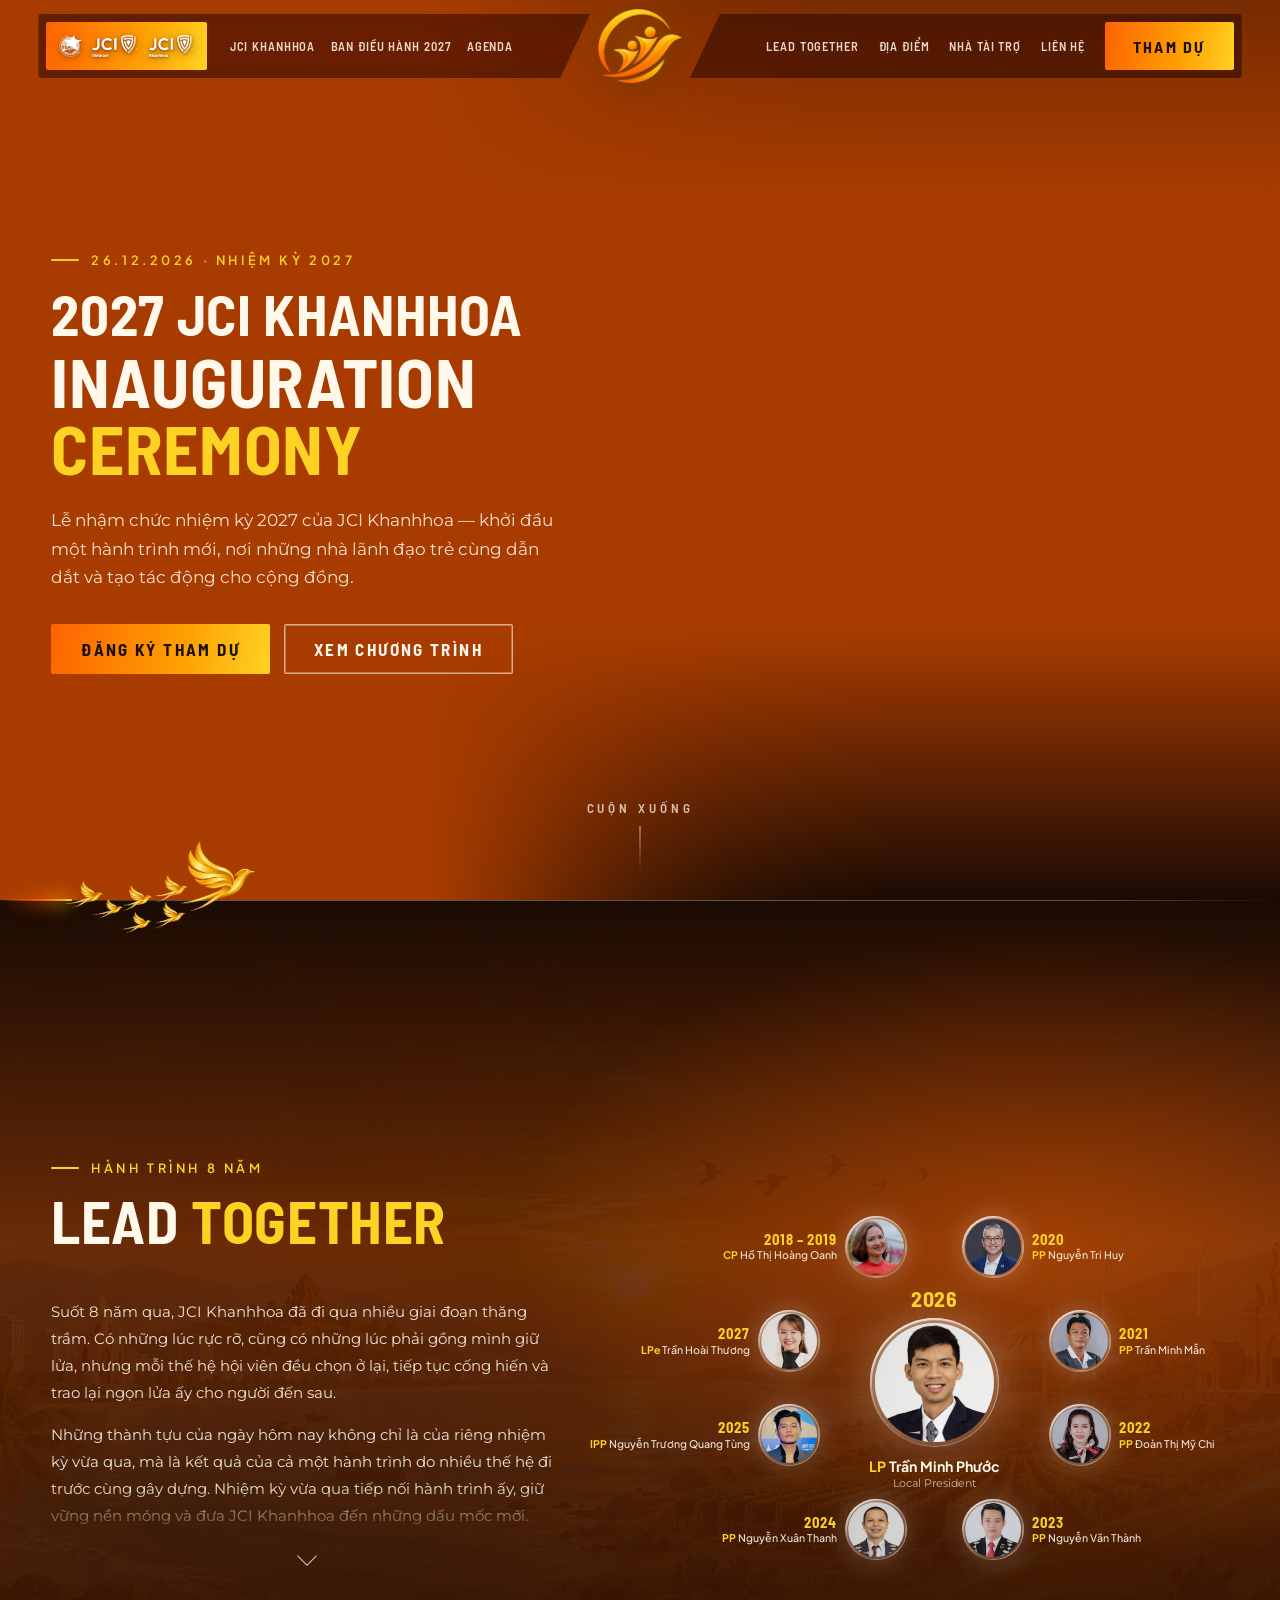
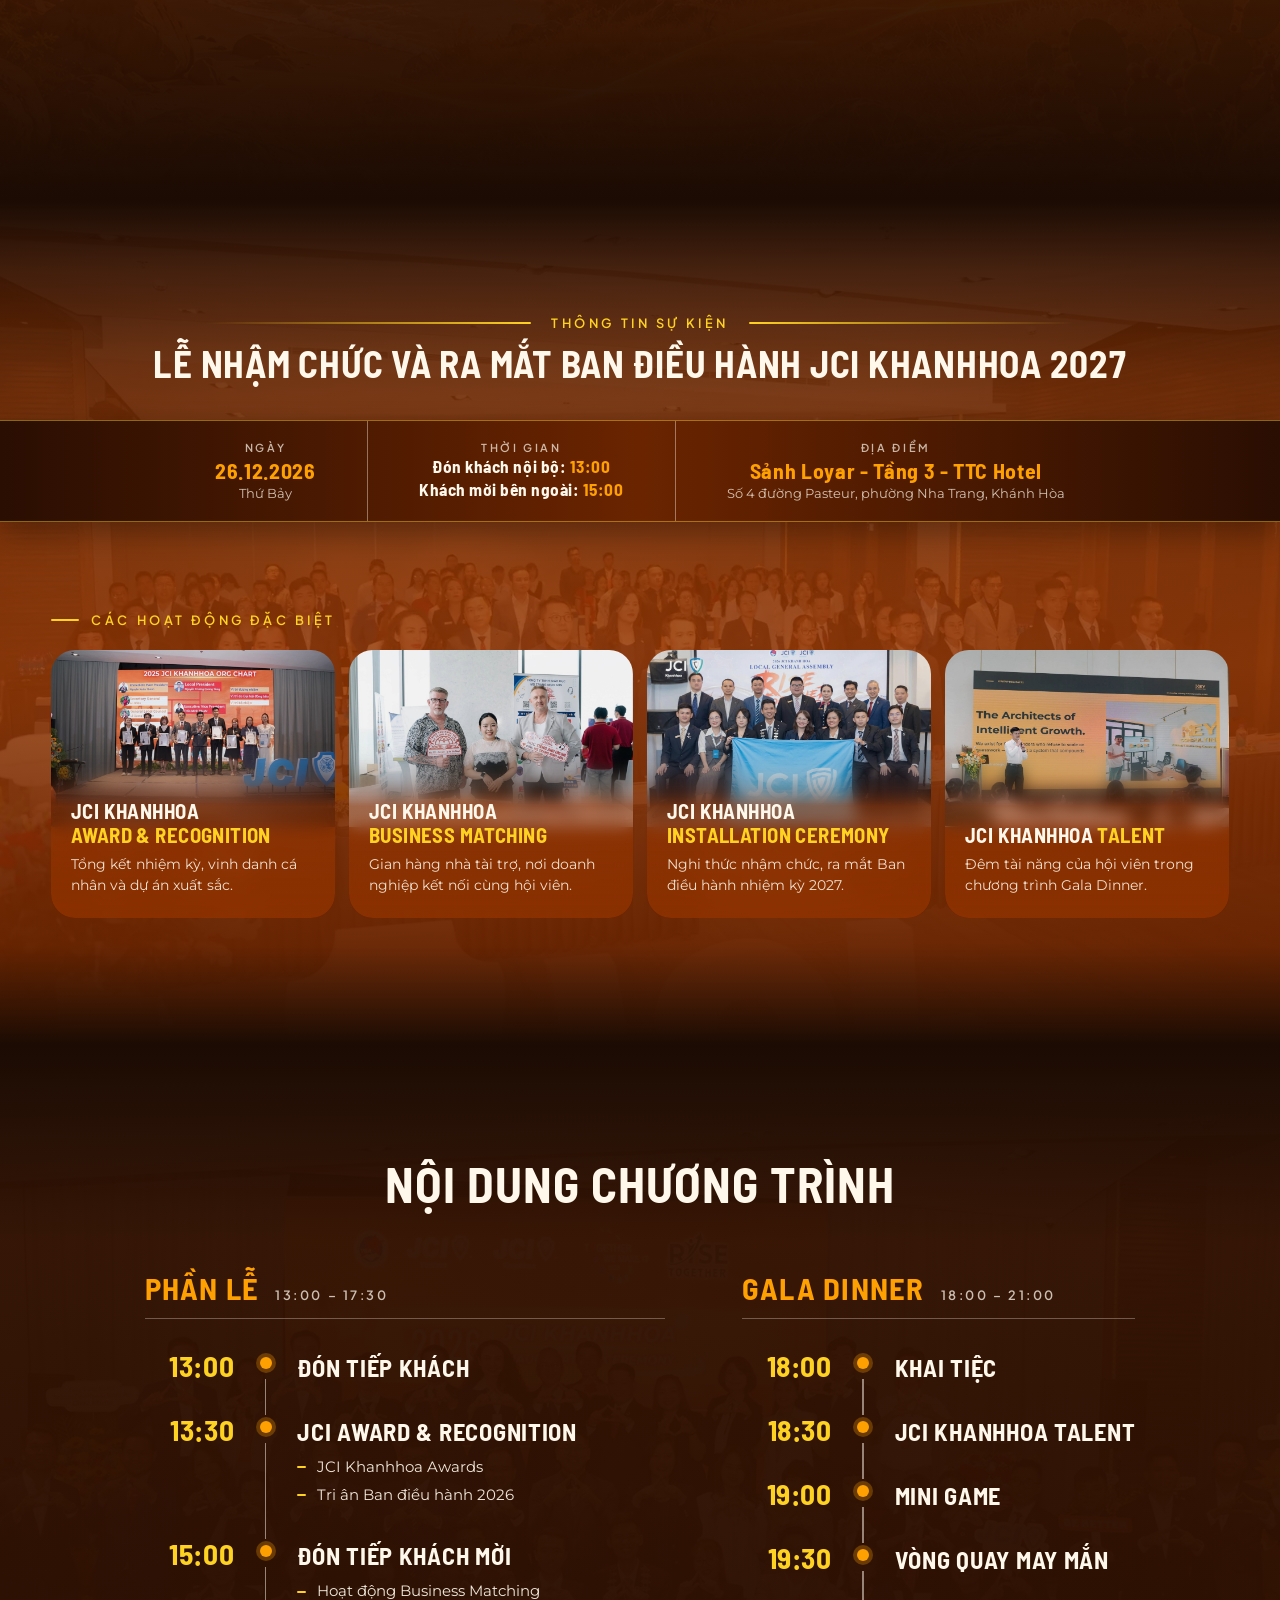
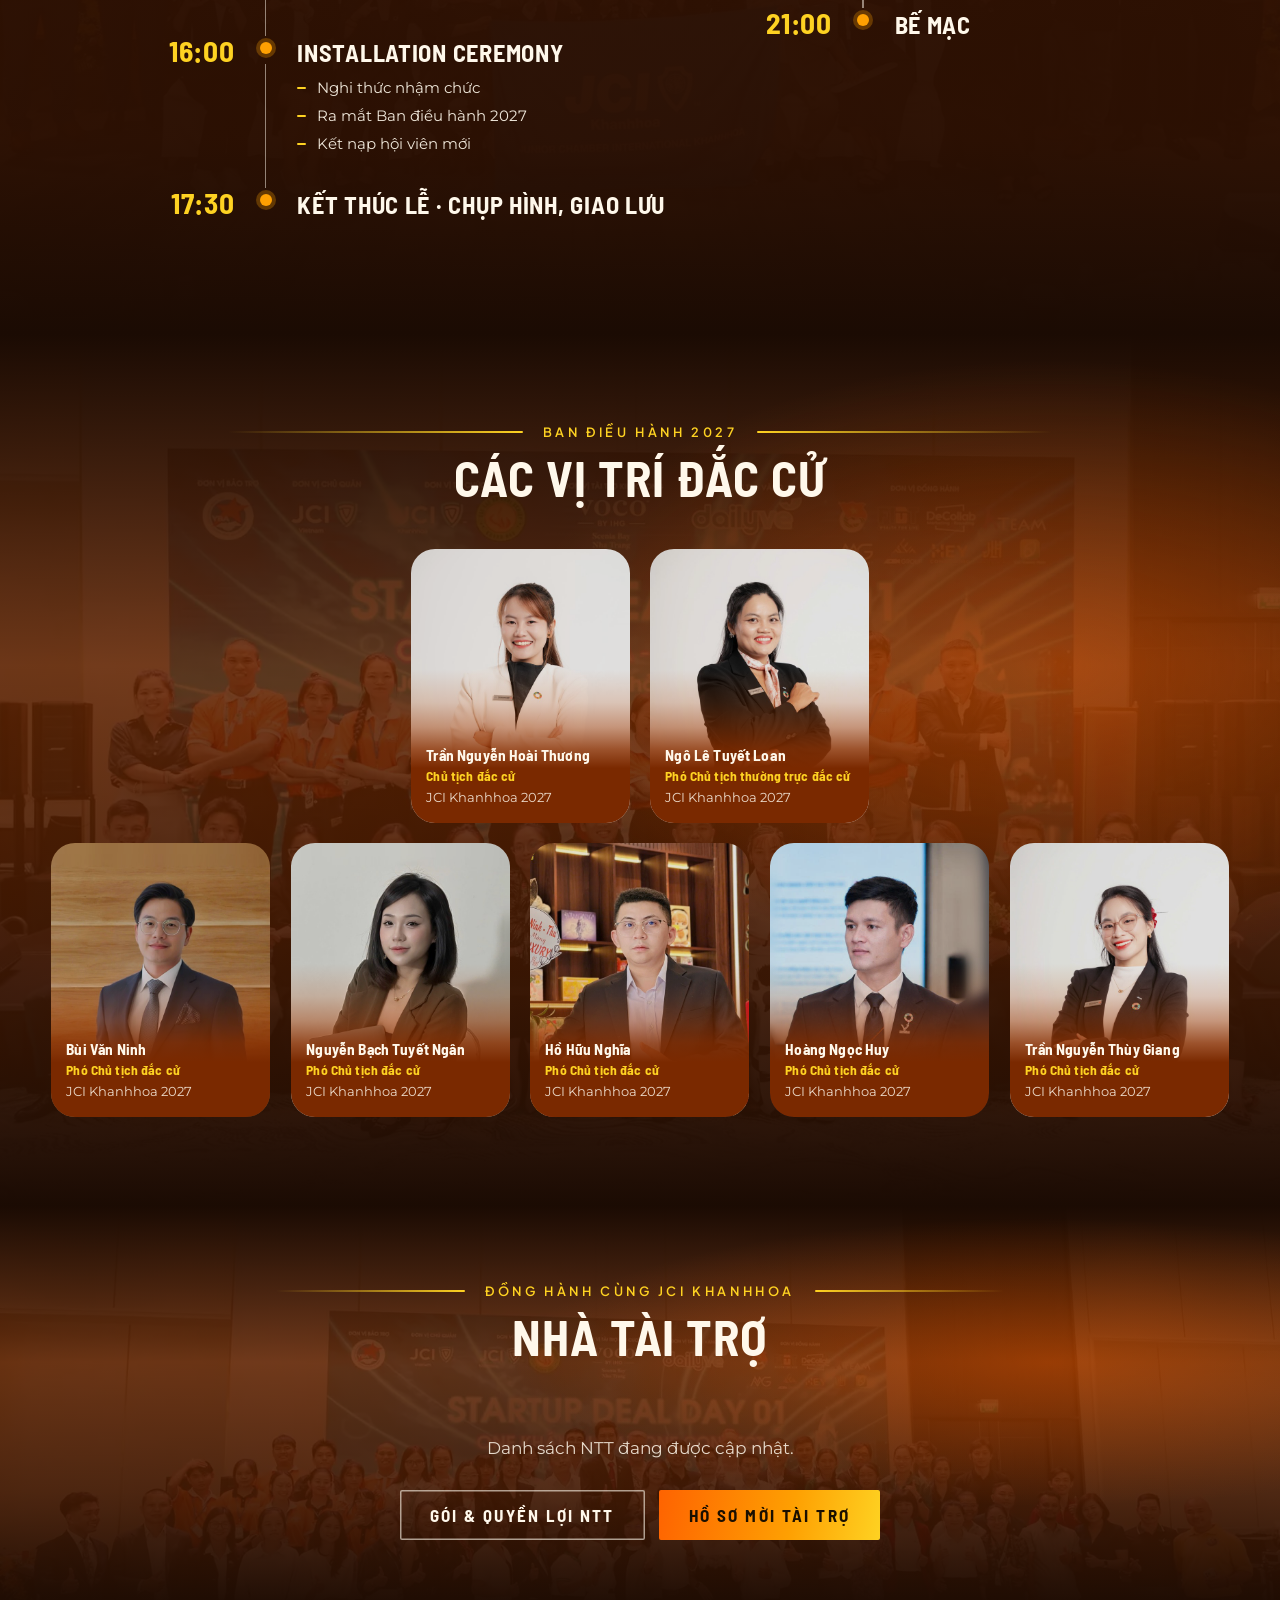
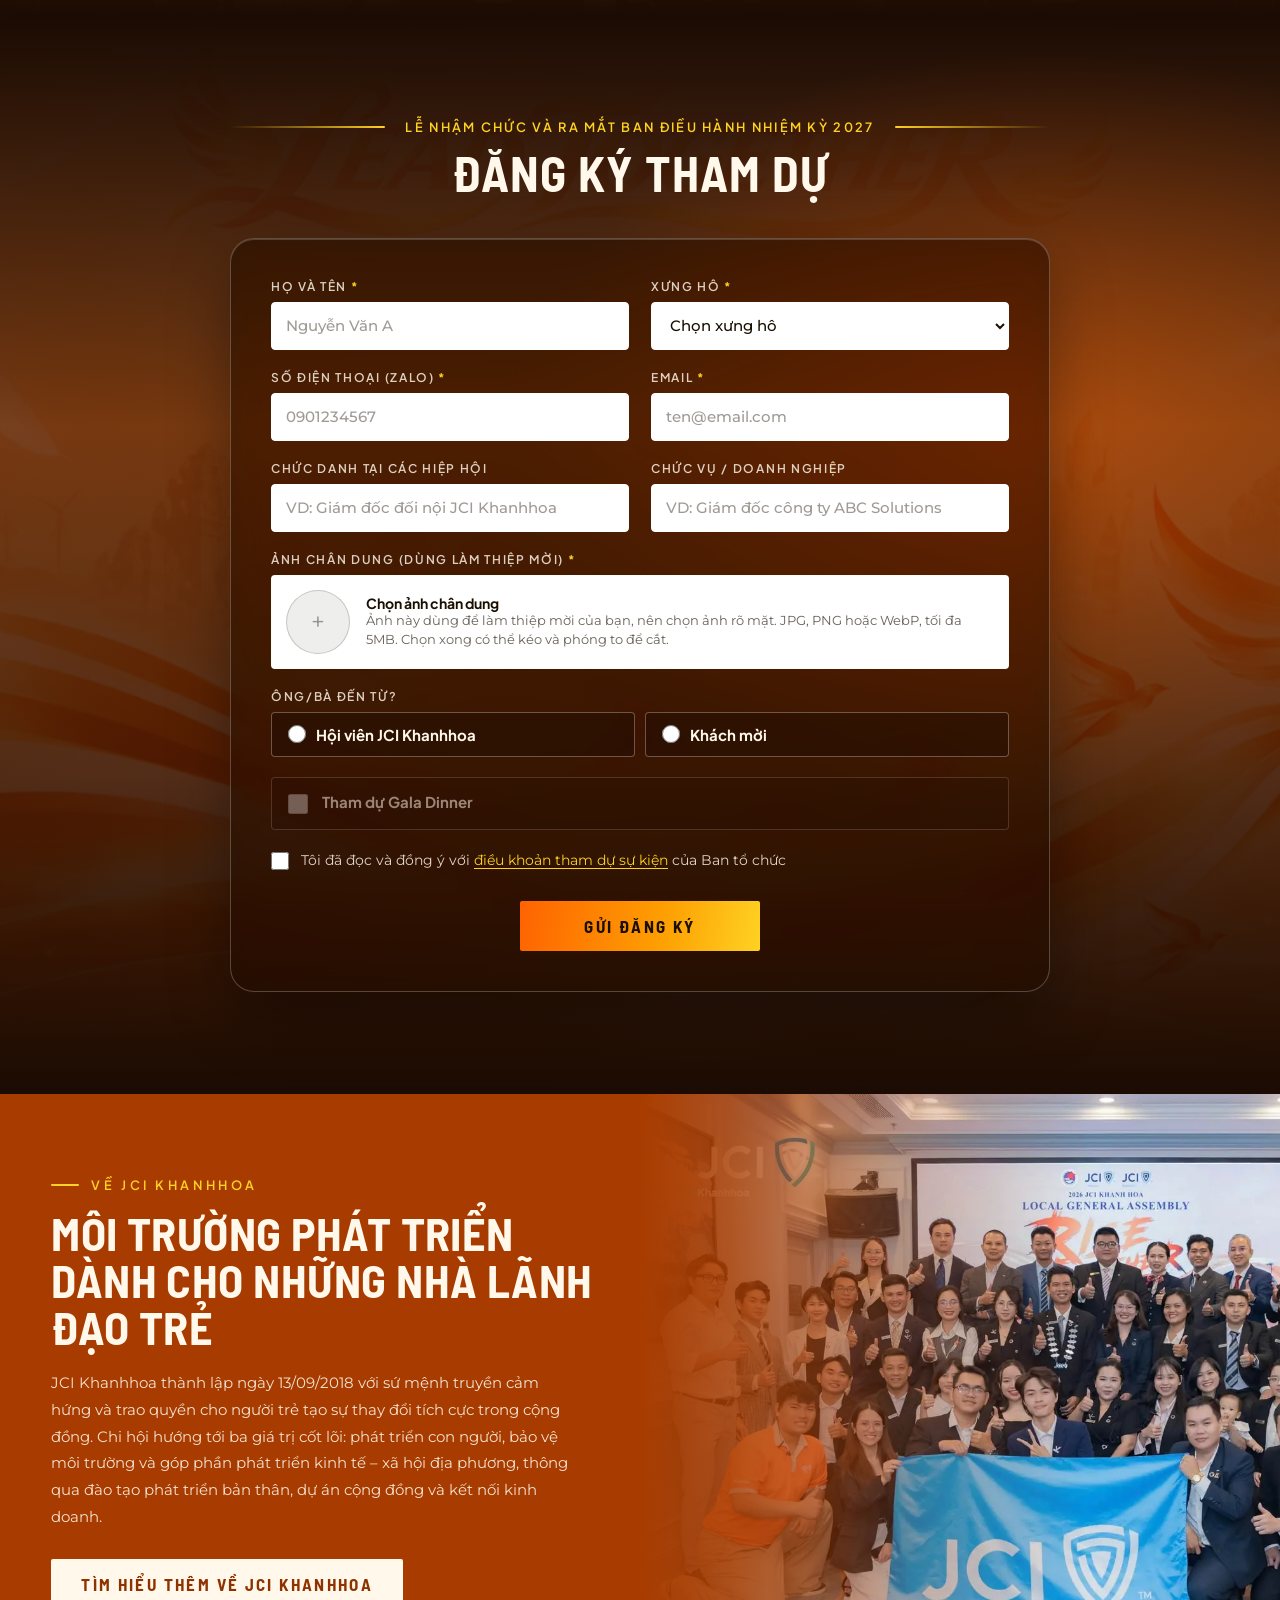
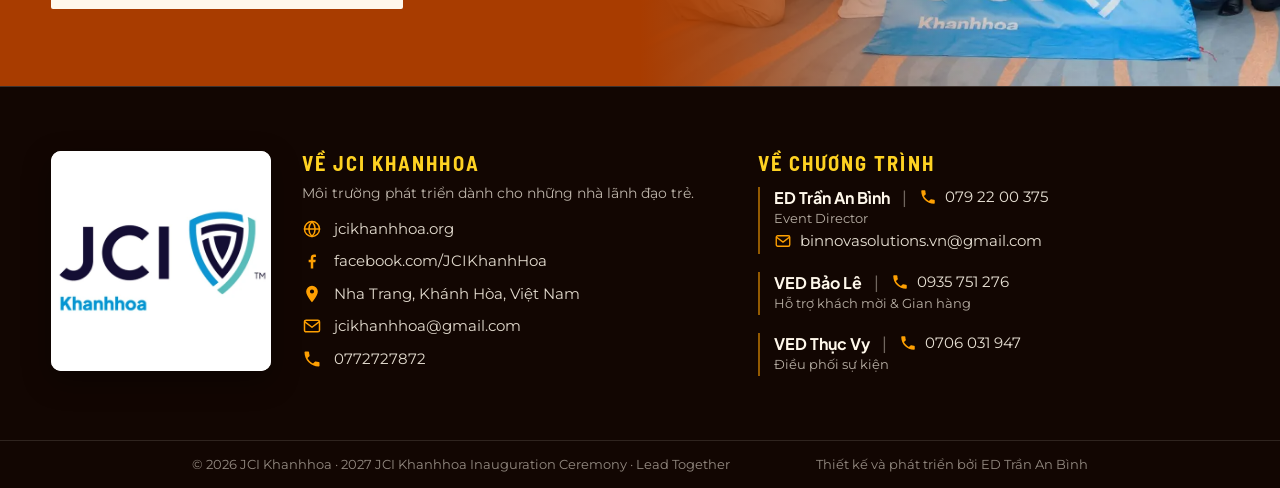
==== index.html @ 310788e4 "Form đăng ký: báo thiếu ảnh chân dung ngay khi bấm Gửi, kể cả khi còn ô khác chưa hợp lệ Co-Authored" ====
<!DOCTYPE html>
<html lang="vi">
<head>
<meta charset="utf-8">
<meta name="viewport" content="width=device-width, initial-scale=1">
<title>Lễ nhậm chức và ra mắt Ban điều hành nhiệm kỳ 2027 của JCI Khanhhoa</title>
<meta name="description" content="2027 JCI KHANHHOA INAUGURATION CEREMONY — Lead Together.">
<link rel="canonical" href="https://jcikhanhhoa.io.vn/">
<meta property="og:type" content="website">
<meta property="og:site_name" content="JCI Khanhhoa">
<meta property="og:locale" content="vi_VN">
<meta property="og:url" content="https://jcikhanhhoa.io.vn/">
<meta property="og:title" content="Lễ nhậm chức và ra mắt Ban điều hành nhiệm kỳ 2027 của JCI Khanhhoa">
<meta property="og:description" content="2027 JCI KHANHHOA INAUGURATION CEREMONY — Lead Together.">
<meta property="og:image" content="https://jcikhanhhoa.io.vn/assets/og-image.jpg">
<meta property="og:image:type" content="image/jpeg">
<meta property="og:image:width" content="1200">
<meta property="og:image:height" content="675">
<meta name="twitter:card" content="summary_large_image">
<meta name="theme-color" content="#1B0B03">
<link rel="preconnect" href="https://fonts.googleapis.com">
<link rel="preconnect" href="https://fonts.gstatic.com" crossorigin>
<link href="https://fonts.googleapis.com/css2?family=Barlow+Semi+Condensed:wght@600;700&family=Plus+Jakarta+Sans:wght@500;600;700;800&family=Montserrat:wght@400;500&display=swap" rel="stylesheet">
<link rel="icon" type="image/png" sizes="32x32" href="/assets/favicon-32.png">
<link rel="icon" type="image/png" sizes="192x192" href="/assets/favicon-192.png">
<link rel="apple-touch-icon" href="/assets/apple-touch-icon.png">
<link rel="stylesheet" href="/css/site.css">
<link rel="stylesheet" href="/css/landing.css">
<link rel="stylesheet" href="/css/form.css">
</head>
<body>

<div id="site-nav"></div>

<main id="top">
  <!-- ===== 1. HERO ===== -->
  <section class="hero" aria-label="Giới thiệu sự kiện">
    <!-- Video tạm (màu cam). Thay file trong assets/ khi có video chính thức, giữ nguyên tên hoặc sửa 2 dòng src. -->
    <video class="hero__video" id="heroVideo" autoplay muted loop playsinline preload="auto" aria-hidden="true">
      <source src="https://media.hoichokhoinghiep.io.vn/uploads/ic-jcikhanhhoa-2027/banner/Hero_v3_max_h264.mp4" type="video/mp4">
      <source src="/assets/hero-placeholder.mp4" type="video/mp4">
    </video>
    <div class="hero__shade"></div>

    <div class="hero__inner">
      <p class="hero__eyebrow rise d1">26.12.2026 · Nhiệm kỳ 2027</p>
      <h1 class="hero__title rise d2">
        <span class="l1">2027 JCI Khanhhoa</span>
        <span class="l2">Inauguration</span>
        <span class="l3">Ceremony</span>
      </h1>
      <!-- Mô tả: bản nháp, chờ Bình duyệt -->
      <p class="hero__desc rise d3">Lễ nhậm chức nhiệm kỳ 2027 của JCI Khanhhoa — khởi&nbsp;đầu một hành trình mới, nơi những nhà lãnh đạo trẻ cùng dẫn dắt và tạo tác động cho cộng đồng.</p>
      <div class="hero__cta rise d3">
        <a class="btn btn--lg" href="#dang-ky">Đăng ký tham dự</a>
        <a class="btn btn--lg btn--ghost" href="#chuong-trinh">Xem chương trình</a>
      </div>
    </div>

    <a class="hero__cue" href="#cau-chuyen" aria-label="Cuộn xuống">Cuộn xuống<i></i></a>
  </section>

  <!-- Chỗ giữ cho các section tiếp theo -->
  <!-- Én bay dọc theo đường giao giữa hero và câu chuyện, theo con lăn -->
  <div class="flight" id="flight" aria-hidden="true">
    <div class="flight__glow" id="flightGlow"></div>
    <div class="flight__trail" id="flightTrail"></div>
    <div class="flight__bird" id="flightBird"><img src="/assets/dan-chim-vang.webp" alt="" width="1000" height="465"></div>
  </div>

  <!-- ===== 2. CÂU CHUYỆN THÔNG ĐIỆP ===== (nội dung: bản nháp, chờ Bình duyệt) -->
  <section class="sec story" id="cau-chuyen" aria-label="Câu chuyện thông điệp">
    <div class="sec__bg" aria-hidden="true"></div>
    <div class="story__inner">
      <div class="story__copy">
        <p class="story__label">Hành trình 8 năm</p>
        <h2 class="story__title">Lead <span>Together</span></h2>
        <!-- Nội dung: bản nháp, chờ Bình duyệt -->
        <div class="story__scroll" id="storyScroll">
        <div class="story__text" tabindex="0" role="region" aria-label="Hành trình 8 năm JCI Khanhhoa (cuộn để đọc tiếp)">
          <p>Suốt 8 năm qua, JCI Khanhhoa đã đi qua nhiều giai đoạn thăng trầm. Có những lúc rực rỡ, cũng có những lúc phải gồng mình giữ lửa, nhưng mỗi thế hệ hội viên đều chọn ở lại, tiếp tục cống hiến và trao lại ngọn lửa ấy cho người đến sau.</p>
          <p>Những thành tựu của ngày hôm nay không chỉ là của riêng nhiệm kỳ vừa qua, mà là kết quả của cả một hành trình do nhiều thế hệ đi trước cùng gây dựng. Nhiệm kỳ vừa qua tiếp nối hành trình ấy, giữ vững nền móng và đưa JCI Khanhhoa đến những dấu mốc mới.</p>
          <p>Nhiệm kỳ 2027 mở ra với thông điệp <strong>Lead Together</strong>. Chúng tôi hiểu rằng dẫn dắt không phải là đi một mình ở phía trước, mà là cùng nhau bước, cùng nâng đỡ và cùng lan tỏa, để mỗi người đều trở thành một nhà lãnh đạo.</p>
        </div>
        <span class="story__arrow story__arrow--up" aria-hidden="true"></span>
        <span class="story__arrow story__arrow--down" aria-hidden="true"></span>
        </div>
      </div>
      <div class="terms" id="terms">
        <!-- Ảnh: assets/ban-dieu-hanh/circle/pp1..pp8 (2018..2026) và lp (2027), đã căn mặt cùng vị trí/cỡ; đổi ở src của <img> và data-photo của từng người -->
        <div class="terms__stage" id="termsStage">
        <button class="term t--l" type="button" style="--a:112.5" data-i="0"
                data-year="2018 – 2019" data-pre="CP" data-name="Hồ Thị Hoàng Oanh" data-role="Charter President" data-photo="/assets/ban-dieu-hanh/circle/pp1.jpg" data-ini="HO">
          <span class="term__av"><span class="term__ini">HO</span><img src="/assets/ban-dieu-hanh/circle/pp1.jpg" alt="" loading="lazy" onerror="this.remove()"></span>
          <span class="term__lab"><span class="term__year">2018 – 2019</span><span class="term__name"><b>CP</b> Hồ Thị Hoàng Oanh</span></span>
        </button>
        <button class="term t--r" type="button" style="--a:67.5" data-i="1"
                data-year="2020" data-pre="PP" data-name="Nguyễn Tri Huy" data-role="Past President" data-photo="/assets/ban-dieu-hanh/circle/pp2.jpg" data-ini="NH">
          <span class="term__av"><span class="term__ini">NH</span><img src="/assets/ban-dieu-hanh/circle/pp2.jpg" alt="" loading="lazy" onerror="this.remove()"></span>
          <span class="term__lab"><span class="term__year">2020</span><span class="term__name"><b>PP</b> Nguyễn Tri Huy</span></span>
        </button>
        <button class="term t--r" type="button" style="--a:17.92" data-i="2"
                data-year="2021" data-pre="PP" data-name="Trần Minh Mẫn" data-role="Past President" data-photo="/assets/ban-dieu-hanh/circle/pp3.jpg" data-ini="TM">
          <span class="term__av"><span class="term__ini">TM</span><img src="/assets/ban-dieu-hanh/circle/pp3.jpg" alt="" loading="lazy" onerror="this.remove()"></span>
          <span class="term__lab"><span class="term__year">2021</span><span class="term__name"><b>PP</b> Trần Minh Mẫn</span></span>
        </button>
        <button class="term t--r" type="button" style="--a:-17.92" data-i="3"
                data-year="2022" data-pre="PP" data-name="Đoàn Thị Mỹ Chi" data-role="Past President" data-photo="/assets/ban-dieu-hanh/circle/pp4.jpg" data-ini="ĐC">
          <span class="term__av"><span class="term__ini">ĐC</span><img src="/assets/ban-dieu-hanh/circle/pp4.jpg" alt="" loading="lazy" onerror="this.remove()"></span>
          <span class="term__lab"><span class="term__year">2022</span><span class="term__name"><b>PP</b> Đoàn Thị Mỹ Chi</span></span>
        </button>
        <button class="term t--r" type="button" style="--a:-67.5" data-i="4"
                data-year="2023" data-pre="PP" data-name="Nguyễn Văn Thành" data-role="Past President" data-photo="/assets/ban-dieu-hanh/circle/pp5.jpg" data-ini="NT">
          <span class="term__av"><span class="term__ini">NT</span><img src="/assets/ban-dieu-hanh/circle/pp5.jpg" alt="" loading="lazy" onerror="this.remove()"></span>
          <span class="term__lab"><span class="term__year">2023</span><span class="term__name"><b>PP</b> Nguyễn Văn Thành</span></span>
        </button>
        <button class="term t--l" type="button" style="--a:-112.5" data-i="5"
                data-year="2024" data-pre="PP" data-name="Nguyễn Xuân Thanh" data-role="Past President" data-photo="/assets/ban-dieu-hanh/circle/pp6.jpg" data-ini="NT">
          <span class="term__av"><span class="term__ini">NT</span><img src="/assets/ban-dieu-hanh/circle/pp6.jpg" alt="" loading="lazy" onerror="this.remove()"></span>
          <span class="term__lab"><span class="term__year">2024</span><span class="term__name"><b>PP</b> Nguyễn Xuân Thanh</span></span>
        </button>
        <button class="term t--l" type="button" style="--a:-162.08" data-i="6"
                data-year="2025" data-pre="IPP" data-name="Nguyễn Trương Quang Tùng" data-role="Immediate Past President" data-photo="/assets/ban-dieu-hanh/circle/pp7.jpg" data-ini="NT">
          <span class="term__av"><span class="term__ini">NT</span><img src="/assets/ban-dieu-hanh/circle/pp7.jpg" alt="" loading="lazy" onerror="this.remove()"></span>
          <span class="term__lab"><span class="term__year">2025</span><span class="term__name"><b>IPP</b> Nguyễn Trương Quang Tùng</span></span>
        </button>
        <button class="term is-center t--l" type="button" style="--a:112.5" data-i="7"
                data-year="2026" data-pre="LP" data-name="Trần Minh Phước" data-role="Local President" data-photo="/assets/ban-dieu-hanh/circle/pp8.jpg" data-ini="TP">
          <span class="term__av"><span class="term__ini">TP</span><img src="/assets/ban-dieu-hanh/circle/pp8.jpg" alt="" loading="lazy" onerror="this.remove()"></span>
          <span class="term__lab"><span class="term__year">2026</span><span class="term__name"><b>LP</b> Trần Minh Phước</span></span>
        </button>
        <button class="term t--l" type="button" style="--a:162.08" data-i="8"
                data-year="2027" data-pre="LPe" data-name="Trần Hoài Thương" data-role="Local President Elect" data-photo="/assets/ban-dieu-hanh/circle/lp.jpg" data-ini="TT">
          <span class="term__av"><span class="term__ini">TT</span><img src="/assets/ban-dieu-hanh/circle/lp.jpg" alt="" loading="lazy" onerror="this.remove()"></span>
          <span class="term__lab"><span class="term__year">2027</span><span class="term__name"><b>LPe</b> Trần Hoài Thương</span></span>
        </button>
          <div class="terms__focus" aria-live="polite">
            <p class="terms__fyear" id="focusYear">2026</p>
            <span class="terms__portrait" id="focusPortrait"><span class="term__ini" id="focusIni">TP</span><img /assets/ban-dieu-hanh/pp8.jpg" alt="" onerror="this.remove()"></span>
            <p class="terms__fname" id="focusName"><b>LP</b> Trần Minh Phước</p>
            <p class="terms__frole" id="focusRole">Local President</p>
          </div>
        </div>
      </div>
    </div>
  </section>

  <!-- ===== 3. CHƯƠNG TRÌNH ===== (nội dung: bản nháp bám theo khung giờ đã chốt; ảnh nền các thẻ là ảnh tạm) -->
  <section class="sec prog" id="chuong-trinh" aria-label="Chương trình">
    <div class="sec__bg" aria-hidden="true"></div>
    <div class="prog__head">
      <p class="prog__kicker">Thông tin sự kiện</p>
      <h2 class="prog__title">Lễ nhậm chức và ra mắt Ban điều hành JCI Khanhhoa 2027</h2>
    </div>
    <div class="info">
      <div class="info__row">
        <div class="info__item"><p class="info__label">Ngày</p><p class="info__value info__value--hl">26.12.2026</p><p class="info__sub">Thứ Bảy</p></div>
        <div class="info__item"><p class="info__label">Thời gian</p><p class="info__value info__value--lines">Đón khách nội bộ: <b>13:00</b></p><p class="info__value info__value--lines">Khách mời bên ngoài: <b>15:00</b></p></div>
        <div class="info__item"><p class="info__label">Địa điểm</p><p class="info__value info__value--hl">Sảnh Loyar - Tầng 3 - TTC Hotel</p><p class="info__sub">Số 4 đường Pasteur, phường Nha Trang, Khánh Hòa</p></div>
      </div>
    </div>
    <div class="prog__inner" id="hoat-dong-dac-biet">
      <p class="prog__label">Các hoạt động đặc biệt</p>
      <div class="miles">
        <article class="mile" style="--img:url('/assets/hoat-dong/award.jpg')">
          <div class="mile__bg" aria-hidden="true"></div>
          <div class="mile__body">
            <h3 class="mile__title"><span class="l1">JCI Khanhhoa</span> <span class="l2">Award &amp; Recognition</span></h3>
            <p class="mile__desc">Tổng kết nhiệm kỳ, vinh danh cá nhân và dự án xuất sắc.</p>
          </div>
        </article>
        <article class="mile" style="--img:url('/assets/hoat-dong/business-matching.jpg')">
          <div class="mile__bg" aria-hidden="true"></div>
          <div class="mile__body">
            <h3 class="mile__title"><span class="l1">JCI Khanhhoa</span> <span class="l2">Business Matching</span></h3>
            <p class="mile__desc">Gian hàng nhà tài trợ, nơi doanh nghiệp kết nối cùng hội viên.</p>
          </div>
        </article>
        <article class="mile" style="--img:url('/assets/hoat-dong/installation.jpg')">
          <div class="mile__bg" aria-hidden="true"></div>
          <div class="mile__body">
            <h3 class="mile__title"><span class="l1">JCI Khanhhoa</span> <span class="l2">Installation Ceremony</span></h3>
            <p class="mile__desc">Nghi thức nhậm chức, ra mắt Ban điều hành nhiệm kỳ 2027.</p>
          </div>
        </article>
        <article class="mile" style="--img:url('/assets/hoat-dong/talent.jpg')">
          <div class="mile__bg" aria-hidden="true"></div>
          <div class="mile__body">
            <h3 class="mile__title mile__title--one"><span class="l1">JCI Khanhhoa</span> <span class="l2">Talent</span></h3>
            <p class="mile__desc">Đêm tài năng của hội viên trong chương trình Gala Dinner.</p>
          </div>
        </article>
      </div>

    </div>
  </section>

  <!-- ===== 4. NỘI DUNG CHƯƠNG TRÌNH ===== (chỉ ghi các mốc giờ đã chốt; giờ từng mục nhỏ bên trong phiên chưa công bố. KHÔNG ghi phần bất ngờ của Gala. Ảnh nền là ảnh tạm) -->
  <section class="sec agsec" id="noi-dung-chuong-trinh" aria-label="Nội dung chương trình">
    <div class="sec__bg" aria-hidden="true"></div>
    <div class="agsec__inner">
      <h2 class="agsec__title">Nội dung chương trình</h2>
      <div class="agcols">
        <div class="agcol">
          <h3 class="agcol__title">Phần lễ <span>13:00 – 17:30</span></h3>
          <ol class="agenda">
            <li class="ag"><span class="ag__time">13:00</span><span class="ag__dot" aria-hidden="true"></span>
              <div class="ag__body"><h4 class="ag__title">Đón tiếp khách</h4></div></li>
            <li class="ag"><span class="ag__time">13:30</span><span class="ag__dot" aria-hidden="true"></span>
              <div class="ag__body"><h4 class="ag__title">JCI Award &amp; Recognition</h4>
                <ul class="ag__sub"><li>JCI Khanhhoa Awards</li><li>Tri ân Ban điều hành 2026</li></ul></div></li>
            <li class="ag"><span class="ag__time">15:00</span><span class="ag__dot" aria-hidden="true"></span>
              <div class="ag__body"><h4 class="ag__title">Đón tiếp khách mời</h4>
                <ul class="ag__sub"><li>Hoạt động Business Matching</li></ul></div></li>
            <li class="ag"><span class="ag__time">16:00</span><span class="ag__dot" aria-hidden="true"></span>
              <div class="ag__body"><h4 class="ag__title">Installation Ceremony</h4>
                <ul class="ag__sub"><li>Nghi thức nhậm chức</li><li>Ra mắt Ban điều hành 2027</li><li>Kết nạp hội viên mới</li></ul></div></li>
            <li class="ag"><span class="ag__time">17:30</span><span class="ag__dot" aria-hidden="true"></span>
              <div class="ag__body"><h4 class="ag__title">Kết thúc lễ · Chụp hình, giao lưu</h4></div></li>
          </ol>
        </div>
        <div class="agcol">
          <h3 class="agcol__title">Gala Dinner <span>18:00 – 21:00</span></h3>
          <ol class="agenda">
            <li class="ag"><span class="ag__time">18:00</span><span class="ag__dot" aria-hidden="true"></span>
              <div class="ag__body"><h4 class="ag__title">Khai tiệc</h4></div></li>
            <li class="ag"><span class="ag__time">18:30</span><span class="ag__dot" aria-hidden="true"></span>
              <div class="ag__body"><h4 class="ag__title">JCI Khanhhoa Talent</h4></div></li>
            <li class="ag"><span class="ag__time">19:00</span><span class="ag__dot" aria-hidden="true"></span>
              <div class="ag__body"><h4 class="ag__title">Mini game</h4></div></li>
            <li class="ag"><span class="ag__time">19:30</span><span class="ag__dot" aria-hidden="true"></span>
              <div class="ag__body"><h4 class="ag__title">Vòng quay may mắn</h4></div></li>
            <li class="ag"><span class="ag__time">21:00</span><span class="ag__dot" aria-hidden="true"></span>
              <div class="ag__body"><h4 class="ag__title">Bế mạc</h4></div></li>
          </ol>
        </div>
      </div>
    </div>
  </section>

  <!-- ===== 5. CÁC VỊ TRÍ ĐẮC CỬ ===== (LP: theo yêu cầu của Bình; EVP và 5 VP: CHƯA CÓ tên trong wiki/nguồn -> chỗ giữ "Anh/Chị Họ và tên"; ảnh: thêm style="--photo:url('/assets/...')" vào thẻ .person) -->
  <section class="sec elect" id="ban-dieu-hanh-2027" aria-label="Các vị trí đắc cử">
    <div class="sec__bg" aria-hidden="true"></div>
    <div class="elect__inner">
      <div class="elect__head">
        <p class="elect__label">Ban điều hành 2027</p>
        <h2 class="elect__title">Các vị trí đắc cử</h2>
      </div>
      <div class="elect__row">
        <article class="person" style="--photo:url('/assets/ban-dieu-hanh/lp.jpg')" aria-label="Trần Nguyễn Hoài Thương, Chủ tịch đắc cử">
          <div class="person__bg" aria-hidden="true"></div>
          <div class="person__body">
            <h3 class="person__name">Trần Nguyễn Hoài Thương</h3>
            <p class="person__role">Chủ tịch đắc cử</p>
            <p class="person__org">JCI Khanhhoa 2027</p>
          </div>
        </article>
        <article class="person" style="--photo:url('/assets/ban-dieu-hanh/evp.jpg')" aria-label="Ngô Lê Tuyết Loan, Phó Chủ tịch thường trực đắc cử">
          <div class="person__bg" aria-hidden="true"></div>
          <div class="person__body">
            <h3 class="person__name">Ngô Lê Tuyết Loan</h3>
            <p class="person__role">Phó Chủ tịch thường trực đắc cử</p>
            <p class="person__org">JCI Khanhhoa 2027</p>
          </div>
        </article>
      </div>
      <div class="elect__row">
        <article class="person" style="--photo:url('/assets/ban-dieu-hanh/vp1.jpg')" aria-label="Bùi Văn Ninh, Phó Chủ tịch đắc cử">
          <div class="person__bg" aria-hidden="true"></div>
          <div class="person__body">
            <h3 class="person__name">Bùi Văn Ninh</h3>
            <p class="person__role">Phó Chủ tịch đắc cử</p>
            <p class="person__org">JCI Khanhhoa 2027</p>
          </div>
        </article>
        <article class="person" style="--photo:url('/assets/ban-dieu-hanh/vp2.jpg')" aria-label="Nguyễn Bạch Tuyết Ngân, Phó Chủ tịch đắc cử">
          <div class="person__bg" aria-hidden="true"></div>
          <div class="person__body">
            <h3 class="person__name">Nguyễn Bạch Tuyết Ngân</h3>
            <p class="person__role">Phó Chủ tịch đắc cử</p>
            <p class="person__org">JCI Khanhhoa 2027</p>
          </div>
        </article>
        <article class="person" style="--photo:url('/assets/ban-dieu-hanh/vp3.jpg')" aria-label="Hồ Hữu Nghĩa, Phó Chủ tịch đắc cử">
          <div class="person__bg" aria-hidden="true"></div>
          <div class="person__body">
            <h3 class="person__name">Hồ Hữu Nghĩa</h3>
            <p class="person__role">Phó Chủ tịch đắc cử</p>
            <p class="person__org">JCI Khanhhoa 2027</p>
          </div>
        </article>
        <article class="person" style="--photo:url('/assets/ban-dieu-hanh/vp4.jpg')" aria-label="Hoàng Ngọc Huy, Phó Chủ tịch đắc cử">
          <div class="person__bg" aria-hidden="true"></div>
          <div class="person__body">
            <h3 class="person__name">Hoàng Ngọc Huy</h3>
            <p class="person__role">Phó Chủ tịch đắc cử</p>
            <p class="person__org">JCI Khanhhoa 2027</p>
          </div>
        </article>
        <article class="person" style="--photo:url('/assets/ban-dieu-hanh/vp5.jpg')" aria-label="Trần Nguyễn Thùy Giang, Phó Chủ tịch đắc cử">
          <div class="person__bg" aria-hidden="true"></div>
          <div class="person__body">
            <h3 class="person__name">Trần Nguyễn Thùy Giang</h3>
            <p class="person__role">Phó Chủ tịch đắc cử</p>
            <p class="person__org">JCI Khanhhoa 2027</p>
          </div>
        </article>
      </div>
    </div>
  </section>

  <!-- ===== 6. NHÀ TÀI TRỢ ===== (tạm: chỉ ghi "đang được cập nhật"; trang /nha-tai-tro/ chưa làm. Không ghi giá gói/quyền lợi lên trang công khai vì gói chưa gửi NTT) -->
  <section class="sec spon" id="nha-tai-tro" aria-label="Nhà tài trợ">
    <div class="sec__bg" aria-hidden="true"></div>
    <div class="spon__inner">
      <div class="spon__head">
        <p class="spon__label">Đồng hành cùng JCI Khanhhoa</p>
        <h2 class="spon__title">Nhà tài trợ</h2>
      </div>
      <p class="spon__empty" id="nttEmpty">Danh sách NTT đang được cập nhật.</p>
      <div id="nttList"></div>
      <div class="spon__cta">
        <a class="btn btn--ghost btn--lg" href="/nha-tai-tro/" target="_blank" rel="noopener">Gói &amp; quyền lợi NTT</a>
        <a class="btn btn--lg" href="https://drive.google.com/file/d/1NPNrKGf2nriI0yrSzMUI4PqXYNmiJ36D/view?usp=sharing" target="_blank" rel="noopener">Hồ sơ mời tài trợ</a>
      </div>
      <!-- Khi có nhà tài trợ: dán lại các hạng ở đây. CSS .tier / .logo vẫn còn trong css/landing.css. Mẫu một hạng:
      <div class="tier tier--vang"><h3 class="tier__name">Vàng</h3>
        <div class="tier__logos"><div class="logo"><img src="/assets/ntt/ten.webp" alt="Tên nhà tài trợ"></div></div></div>
      Các hạng: tier--kc (Kim Cương, 1 ô), tier--vang (5 ô/hàng), tier--bac (7 ô/hàng), tier--dh (Đồng hành, 8 ô/hàng) -->
    </div>
  </section>

  <!-- ===== 7. ĐĂNG KÝ THAM DỰ ===== (trường: fullName, salutation (Ông/Bà), phone, email, role (chức danh đầy đủ, vd Giám đốc đối nội JCI Khanhhoa), organizationTitle (chức danh tại đơn vị, vd Giám đốc công ty ABC Solutions), avatarUrl (CHƯA có: sau này tải ảnh đã cắt lên R2 rồi điền URL, xem uploadAvatarToR2), attendGala (tick, 450k hội viên / 500k khách ngoài), consent. Chưa có thanh toán. Nơi nhận dữ liệu: đặt URL vào ENDPOINT ở script cuối trang; để trống thì form KHÔNG gửi đi đâu) -->
  <section class="sec reg" id="dang-ky" aria-label="Đăng ký tham dự">
    <div class="sec__bg" aria-hidden="true"></div>
    <div class="reg__inner">
      <div class="reg__head">
        <p class="reg__label">Lễ nhậm chức và ra mắt Ban điều hành nhiệm kỳ 2027</p>
        <h2 class="reg__title">Đăng ký tham dự</h2>
      </div>
      <form class="reg__form" id="formDangKy" autocomplete="on">
        <div class="reg__grid">
          <div class="field">
            <label class="field__label" for="f-ten">Họ và tên <b>*</b></label>
            <input id="f-ten" name="fullName" type="text" required maxlength="60" autocomplete="name" placeholder="Nguyễn Văn A" data-required="Vui lòng nhập họ và tên.">
          </div>
          <div class="field">
            <label class="field__label" for="f-xh">Xưng hô <b>*</b></label>
            <select id="f-xh" name="salutation" required data-required="Vui lòng chọn cách xưng hô.">
              <option value="">Chọn xưng hô</option>
              <option value="Ông">Ông</option>
              <option value="Bà">Bà</option>
              <option value="khac">Khác</option>
            </select>
          </div>
          <div class="field">
            <label class="field__label" for="f-sdt">Số điện thoại (Zalo) <b>*</b></label>
            <input id="f-sdt" name="phone" type="tel" inputmode="tel" required pattern="(0|\+84)[0-9]{9}" autocomplete="tel" placeholder="0901234567" data-required="Vui lòng nhập số điện thoại." data-invalid="Số điện thoại chưa đúng (10 số, bắt đầu bằng 0 hoặc +84).">
          </div>
          <div class="field">
            <label class="field__label" for="f-email">Email <b>*</b></label>
            <input id="f-email" name="email" type="email" required maxlength="100" autocomplete="email" placeholder="ten@email.com" data-required="Vui lòng nhập email." data-invalid="Email chưa đúng định dạng.">
          </div>
          <div class="field">
            <label class="field__label" for="f-role">Chức danh tại các hiệp hội</label>
            <input id="f-role" name="role" type="text" maxlength="80" placeholder="VD: Giám đốc đối nội JCI Khanhhoa">
          </div>
          <div class="field">
            <label class="field__label" for="f-orgtitle">Chức vụ / Doanh nghiệp</label>
            <input id="f-orgtitle" name="organizationTitle" type="text" maxlength="80" autocomplete="organization-title" placeholder="VD: Giám đốc công ty ABC Solutions">
          </div>
          <div class="field field--full">
            <span class="field__label" id="lbl-avatar">Ảnh chân dung (dùng làm thiệp mời) <b>*</b></span>
            <label class="upload" id="avatarBox" for="f-avatar">
              <span class="upload__thumb" id="avatarThumb" aria-hidden="true"></span>
              <span>
                <span class="upload__name" id="avatarName">Chọn ảnh chân dung</span>
                <span class="field__hint" id="avatarHint">Ảnh này dùng để làm thiệp mời của bạn, nên chọn ảnh rõ mặt. JPG, PNG hoặc WebP, tối đa 5MB. Chọn xong có thể kéo và phóng to để cắt.</span>
              </span>
              <input id="f-avatar" type="file" accept="image/jpeg,image/png,image/webp" aria-labelledby="lbl-avatar">
            </label>
            <input type="hidden" name="avatarUrl" id="f-avatarurl">
          </div>
          <div class="field field--full">
            <fieldset class="who">
              <legend class="field__label">Ông/Bà đến từ?</legend>
              <label class="who__opt"><input type="radio" name="memberType" value="member" required data-required="Vui lòng chọn Hội viên JCI Khanhhoa hoặc Khách mời."><span>Hội viên JCI Khanhhoa</span></label>
              <label class="who__opt"><input type="radio" name="memberType" value="guest"><span>Khách mời</span></label>
            </fieldset>
          </div>
          <div class="field field--full">
            <label class="gala is-locked" id="galaBox">
              <input type="checkbox" name="attendGala" id="f-gala" value="true" disabled>
              <span>
                <span class="gala__title">Tham dự Gala Dinner</span>
                <span class="gala__price" id="galaPrice"></span>
              </span>
            </label>
            <!-- Thông tin chuyển khoản: chỉ hiện khi tick Gala. Nội dung chuyển khoản tự ghép theo tên người tham dự -->
            <div class="gala__bank" id="galaBank" hidden>
              <p class="gala__bank-title">Thông tin chuyển khoản</p>
              <dl>
                <div><dt>Ngân hàng</dt><dd>Vietcombank</dd></div>
                <div><dt>Chủ tài khoản</dt><dd>CLB DOANH NHAN TRE THE GIOI TAI VIET NAM</dd></div>
                <div><dt>Số tài khoản</dt><dd><b id="bankNo">1050120408</b> <button type="button" class="copybtn" data-copy="bankNo">Sao chép</button></dd></div>
                <div><dt>Nội dung</dt><dd><b id="bankMemo">JCI Khanhhoa - [Tên người tham dự] - GALA</b> <button type="button" class="copybtn" data-copy="bankMemo">Sao chép</button></dd></div>
              </dl>
            </div>
          </div>
          <div class="field field--full">
            <div class="check">
              <input type="checkbox" id="f-consent" name="consent" required data-required="Bạn cần đồng ý điều khoản để tiếp tục.">
              <label for="f-consent">Tôi đã đọc và đồng ý với <button type="button" class="linkbtn" id="termsOpen">điều khoản tham dự sự kiện</button> của Ban tổ chức</label>
            </div>
          </div>
          <div class="hp" aria-hidden="true"><label>Website<input type="text" name="website" tabindex="-1" autocomplete="off"></label></div>
        </div>
        <div class="reg__submit"><button class="btn btn--lg" type="submit"><span class="btn__main">Gửi đăng ký</span></button></div>
      </form>
    </div>
  </section>

  <!-- ===== 8. VỀ JCI KHANHHOA ===== (nền cam; ảnh mẫu bố cục chỉ là gợi ý. Nội dung lấy từ wiki/concepts/jci-khanh-hoa-chapter.md: thành lập 13/09/2018, sứ mệnh, 3 giá trị cốt lõi, 3 mảng hoạt động. Ảnh nền là ảnh tạm. Nút dẫn sang trang chính thức) -->
  <section class="about" id="ve-jci" aria-label="Về JCI Khanhhoa">
    <div class="about__copy">
      <p class="about__label">Về JCI Khanhhoa</p>
      <h2 class="about__title">Môi trường phát triển dành cho những nhà lãnh đạo trẻ</h2>
      <p class="about__text">JCI Khanhhoa thành lập ngày 13/09/2018 với sứ mệnh truyền cảm hứng và trao quyền cho người trẻ tạo sự thay đổi tích cực trong cộng đồng. Chi hội hướng tới ba giá trị cốt lõi: phát triển con người, bảo vệ môi trường và góp phần phát triển kinh tế – xã hội địa phương, thông qua đào tạo phát triển bản thân, dự án cộng đồng và kết nối kinh doanh.</p>
      <a class="btn btn--lg" href="https://www.jcikhanhhoa.org/ve-jci-khanh-hoa" target="_blank" rel="noopener">Tìm hiểu thêm về JCI Khanhhoa</a>
    </div>
    <div class="about__media" style="--img:url('/assets/bg/bg-7.webp')" aria-hidden="true"></div>
  </section>

  <!-- Pop-up xử lý: bật khi bấm Gửi, khóa trang tới khi có kết quả -->
  <div class="ov" id="ov" role="dialog" aria-modal="true" aria-live="assertive" aria-label="Trạng thái đăng ký" hidden>
    <div class="ov__box" id="ovBox" tabindex="-1">
      <div class="ov__spin" id="ovSpin"></div>
      <p class="ov__text" id="ovText"></p>
      <button class="btn ov__btn" id="ovBtn" type="button" hidden>Đóng</button>
    </div>
  </div>

  <!-- Khung cắt ảnh chân dung: kéo để di chuyển, thanh trượt / cuộn chuột để zoom -->
  <div class="crop" id="crop" role="dialog" aria-modal="true" aria-labelledby="cropTitle" hidden>
    <div class="crop__box">
      <h3 class="crop__title" id="cropTitle">Chỉnh ảnh chân dung</h3>
      <p class="crop__hint">Ảnh này dùng làm thiệp mời. Kéo để di chuyển, kéo thanh trượt hoặc cuộn chuột để phóng to, thu nhỏ. Phần trong vòng tròn sẽ hiện trên thiệp.</p>
      <div class="crop__stage" id="cropStage" tabindex="0" role="img" aria-label="Khung chỉnh ảnh. Dùng phím mũi tên để di chuyển, phím cộng và trừ để phóng to, thu nhỏ.">
        <canvas id="cropCanvas" width="640" height="640"></canvas>
      </div>
      <div class="crop__zoom"><span aria-hidden="true">−</span><input id="cropZoom" type="range" min="1" max="4" step="0.01" value="1" aria-label="Phóng to, thu nhỏ"><span aria-hidden="true">+</span></div>
      <div class="crop__actions">
        <button class="btn btn--ghost" id="cropCancel" type="button">Hủy</button>
        <button class="btn" id="cropOk" type="button">Dùng ảnh này</button>
      </div>
    </div>
  </div>

  <!-- Pop-up điều khoản: mở khi bấm chữ "điều khoản" cạnh ô tick. Liên hệ lấy cùng nguồn với chân trang (js/layout.js) -->
  <div class="dlg" id="termsDlg" role="dialog" aria-modal="true" aria-labelledby="termsTitle" hidden>
    <div class="dlg__box">
      <h3 class="dlg__title" id="termsTitle">Điều khoản tham dự sự kiện</h3>
      <div class="dlg__text">
        <p>Khi đăng ký tham dự Lễ nhậm chức và ra mắt Ban điều hành JCI Khánh Hòa 2027 (26/12/2026, Sảnh Loyar, TTC Hotel Nha Trang), bạn đồng ý với các nội dung sau.</p>
        <p><b>1. Thông tin thu thập và mục đích.</b> Ban tổ chức thu họ tên, giới tính, số điện thoại, email, vai trò, chức vụ, đơn vị, ảnh chân dung và lựa chọn dự Gala để xác nhận đăng ký, gửi thiệp mời qua email, check-in, chào mừng tại sự kiện, đối chiếu thanh toán Gala và liên hệ về sự kiện. Họ tên, chức vụ, đơn vị và ảnh chân dung của bạn sẽ hiển thị trên màn hình LED khi bạn vào sảnh.</p>
        <p><b>2. Hình ảnh tại sự kiện.</b> Ban tổ chức được quay, chụp tại sự kiện và sử dụng hình ảnh, video có bạn cho hoạt động truyền thông của JCI Khánh Hòa.</p>
        <p><b>3. Lưu trữ và chia sẻ.</b> Dữ liệu đăng ký được lưu tối đa 12 tháng kể từ ngày diễn ra sự kiện. Ban tổ chức không chia sẻ dữ liệu đăng ký này cho nhà tài trợ hay các đơn vị đối tác. Dữ liệu chỉ được xử lý trên các dịch vụ kỹ thuật mà Ban tổ chức dùng để lưu trữ và gửi email.</p>
        <p><b>4. Gala và thanh toán.</b> Đăng ký trên website chưa phải là đã thanh toán; Ban tổ chức xác nhận sau khi đối chiếu thanh toán. Phí Gala đã đóng không được hoàn lại.</p>
        <p><b>5. Rút lại đồng ý và thu hồi thông tin.</b> Bạn có thể yêu cầu xem, sửa, xóa thông tin hoặc rút lại sự đồng ý bất cứ lúc nào bằng cách liên hệ ED An Bình: <a href="tel:0792200375">079 22 00 375</a> hoặc <a href="mailto:binnovasolutions.vn@gmail.com">binnovasolutions.vn@gmail.com</a>.</p>
      </div>
      <div class="dlg__actions"><button class="btn" id="termsClose" type="button">Đóng</button></div>
    </div>
  </div>
</main>

<div id="site-foot"></div>

<script src="/js/layout.js?v=5"></script>
<script src="/js/landing.js"></script>
<script src="/js/ntt.js"></script>
<script src="/js/config.js"></script>
<script src="/js/api.js"></script>
<script src="/js/form.js?v=2"></script>
</body>
</html>
---- css/site.css ----
/* ===== site.css: phần dùng chung cho MỌI trang (màu, chữ, thanh menu, nút, chân trang) ===== */
/* ===== Bảng màu (đổi ở đây) ===== */
:root{
  --bg:#1B0B03;            /* nền cam sẫm - nâu đen, dùng xuyên suốt trang */
  --navy:#0B2D59;          /* navy nhận diện, dùng cho mảng phụ */
  --ivory:#FFF8EB;         /* trắng ngà: chữ trên nền tối */
  --orange:#FE6301;        /* cam đậm */
  --amber:#FEA002;         /* cam vàng */
  --gold:#FED222;          /* vàng ánh kim */
  --panel:168,60,0;         /* cam tối (r,g,b) cho mảng nền bên trái hero */
  --line:rgba(255,248,235,.18);
  --head:"Barlow Semi Condensed","Arial Narrow",system-ui,sans-serif;
  --display:"Plus Jakarta Sans",system-ui,-apple-system,"Segoe UI",sans-serif;
  --body:"Montserrat",system-ui,-apple-system,"Segoe UI",sans-serif;
}
*{box-sizing:border-box;margin:0;padding:0}
html{scroll-behavior:smooth;background:var(--bg)}
body{font-family:var(--body);color:var(--ivory);background:var(--bg);-webkit-font-smoothing:antialiased}
a{color:inherit;text-decoration:none}

/* ===== Thanh menu ===== */
/* Thanh menu dạng viên thuốc nổi: link bên trái | logo nhiệm kỳ ở giữa (nhô ra khỏi thanh) | link + nút Đăng ký bên phải */
.nav{color:var(--ivory);position:fixed;top:14px;left:0;right:0;z-index:20;display:flex;justify-content:center;
     padding:0 clamp(12px,3vw,40px);pointer-events:none;opacity:0;transition:opacity .3s}
.nav.is-ready{opacity:1}
/* 2 viên thuốc tách rời, căng từ giữa ra 2 bên; đầu phía trong cắt chéo song song nhau tạo khe hở, logo đứng tự do trong khe (không dính vào nền thanh).
   --cut: độ nghiêng của đầu cắt chéo. Nút Đăng ký bo đồng tâm với góc tròn cuối thanh phải. */
.nav__bar{--cut:30px;pointer-events:auto;display:grid;grid-template-columns:minmax(0,1fr) auto minmax(0,1fr);align-items:center;
     width:min(1380px,100%);height:64px}
.nav__side{height:100%;display:flex;align-items:center;gap:clamp(12px,1.55vw,28px);min-width:0;
     background:rgba(27,11,3,.55);
     -webkit-backdrop-filter:blur(14px) saturate(140%);backdrop-filter:blur(14px) saturate(140%);transition:background .3s}
.nav.is-solid .nav__side{background:rgba(27,11,3,.86)}
.nav__side--l{gap:clamp(8px,1.2vw,22px);padding:0 calc(var(--cut) + 16px) 0 8px;border-radius:4px 0 0 4px;
     clip-path:polygon(0 0,100% 0,calc(100% - var(--cut)) 100%,0 100%)}
.nav__side--r{justify-content:flex-end;padding:0 8px 0 calc(var(--cut) + clamp(18px,2.4vw,34px));border-radius:0 4px 4px 0;
     clip-path:polygon(var(--cut) 0,100% 0,100% 100%,0 100%)}
.nav .btn{height:48px;padding:0 28px}   /* 64px - 2×8px đệm = 48px; góc vuông nhẹ (2px) giống 2 nút trong hero */
.nav__partners{display:flex;align-items:center;gap:clamp(8px,.85vw,14px);flex:none;height:48px;padding:0 clamp(12px,1vw,18px);border-radius:2px;margin-right:clamp(2px,.6vw,8px);
     background:linear-gradient(100deg,var(--orange),var(--amber) 60%,var(--gold))}   /* cùng nền, cùng cao 48px và cùng cách mép 8px với nút Tham dự */
.nav__partners img{height:clamp(20px,1.7vw,25px);width:auto;display:block;filter:drop-shadow(0 1px 1px rgba(110,38,0,.75)) drop-shadow(0 2px 4px rgba(110,38,0,.55))}
@media (max-width:1140px){.nav__partners{display:none}}
.nav__logo{position:relative;display:block;width:clamp(78px,6.6vw,96px);margin:-14px clamp(2px,.6vw,10px);
     filter:drop-shadow(0 0 16px rgba(254,160,2,.4)) drop-shadow(0 6px 12px rgba(0,0,0,.4));transition:transform .3s}
.nav__logo:hover,.nav__logo:focus-visible{transform:scale(1.05)}
.nav__logo img{display:block;width:100%;height:auto}
.nav__link{white-space:nowrap;font-family:var(--head);font-weight:600;font-size:clamp(11.5px,.98vw,15px);letter-spacing:.07em;text-transform:uppercase;
           opacity:.85;transition:opacity .2s,color .2s}
.nav__link:hover,.nav__link:focus-visible{opacity:1;color:var(--gold)}
.btn{display:inline-flex;align-items:center;justify-content:center;white-space:nowrap;font-family:var(--head);font-weight:700;
     font-size:16px;letter-spacing:.14em;text-transform:uppercase;color:#1a0f00;
     background:linear-gradient(100deg,var(--orange),var(--amber) 60%,var(--gold));
     padding:11px 24px;border-radius:2px;transition:transform .2s,box-shadow .2s}
.btn:hover,.btn:focus-visible{transform:translateY(-1px);box-shadow:0 8px 28px rgba(254,99,1,.35)}
button.btn{border:0;cursor:pointer}


.btn--lg{padding:15px 30px;font-size:17px}
.btn--ghost{background:transparent;color:var(--ivory);box-shadow:inset 0 0 0 1.5px rgba(255,248,235,.6)}
.btn--ghost:hover,.btn--ghost:focus-visible{background:rgba(255,248,235,.12);box-shadow:inset 0 0 0 1.5px var(--ivory)}

@media (max-width:720px){
  .btn{padding:9px 18px;font-size:15px}
  .btn--lg{padding:12px 22px;font-size:15px}
}
.nav__side--r{gap:clamp(12px,1.55vw,28px)}
/* màn hẹp (dưới 1140px): không đủ chỗ cho các link -> ẩn link, hiện nút menu ba gạch (mở ngăn kéo bên trái) + nút Tham dự */
.nav__burger{display:none;width:44px;height:44px;margin-left:-10px;border:0;background:transparent;cursor:pointer;flex-direction:column;align-items:center;justify-content:center;gap:5px}
.nav__burger i{display:block;width:22px;height:2px;border-radius:2px;background:var(--ivory);transition:background .2s}
.nav__burger:hover i,.nav__burger:focus-visible i{background:var(--gold)}
@media (max-width:1140px){
  .nav__link{display:none}
  .nav__burger{display:flex}
}
/* ngăn kéo menu */
.drawer{position:fixed;inset:0;z-index:60}
.drawer[hidden]{display:none}
.drawer__bg{position:absolute;inset:0;background:rgba(10,4,1,.6);-webkit-backdrop-filter:blur(3px);backdrop-filter:blur(3px);animation:drawer-fade .25s ease}
.drawer__panel{position:absolute;top:0;bottom:0;left:0;width:min(82vw,340px);display:flex;flex-direction:column;overflow-y:auto;
  background:#1B0B03;border-right:1px solid rgba(254,210,34,.35);box-shadow:12px 0 40px rgba(0,0,0,.45);animation:drawer-in .28s cubic-bezier(.2,.7,.2,1)}
.drawer__head{display:flex;align-items:center;justify-content:space-between;padding:18px 20px;border-bottom:1px solid rgba(255,248,235,.15);
  font-family:var(--head);font-weight:700;font-size:20px;letter-spacing:.14em;text-transform:uppercase;color:var(--gold)}
.drawer__x{width:38px;height:38px;border:0;background:transparent;color:var(--ivory);font-size:30px;line-height:1;cursor:pointer}
.drawer__links{display:flex;flex-direction:column}
.drawer__links a{padding:16px 20px;border-bottom:1px solid rgba(255,248,235,.12);font-family:var(--head);font-weight:600;font-size:17px;letter-spacing:.1em;text-transform:uppercase;color:var(--ivory)}
.drawer__links a:hover,.drawer__links a:focus-visible,.drawer__links a[aria-current]{background:rgba(254,160,2,.14);color:var(--gold)}
.drawer__contact{margin-top:auto;padding:18px 20px 24px;display:grid;gap:14px;border-top:1px solid rgba(255,248,235,.15)}
.drawer__contact a{display:grid;gap:2px;font-family:var(--body);font-size:14px;color:rgba(255,248,235,.85)}
.drawer__contact b{font-family:var(--display);font-size:11px;letter-spacing:.2em;text-transform:uppercase;color:var(--amber)}
@keyframes drawer-in{from{transform:translateX(-100%)}to{transform:none}}
@keyframes drawer-fade{from{opacity:0}to{opacity:1}}
@media (prefers-reduced-motion:reduce){.drawer__panel,.drawer__bg{animation:none}}
@media (max-width:720px){
  .nav{top:max(10px,env(safe-area-inset-top))}
  .nav__bar{--cut:16px;height:54px}
  .nav__side--l{padding:0 calc(var(--cut) + 8px) 0 14px}
  .nav__side--r{padding:0 6px 0 calc(var(--cut) + 8px)}
  .nav .btn{height:42px;padding:0 16px;font-size:14px;letter-spacing:.1em}
  .nav__link{font-size:14px}
  .nav__logo{width:70px;margin:-8px 0}
}
@media (prefers-reduced-motion:reduce){html{scroll-behavior:auto}}

/* ===== 9. Footer: trái = JCI Khanhhoa (logo + thông tin), phải = ban tổ chức sự kiện ===== */
.foot{background:#120602;border-top:1px solid var(--line);color:var(--ivory)}
.foot__inner{width:min(1240px,100% - clamp(40px,8vw,112px));margin-inline:auto;padding:clamp(40px,5vw,64px) 0;
     display:grid;grid-template-columns:auto 1fr;gap:clamp(32px,5vw,80px);justify-content:space-between}
.foot__col--jci{--logo:220px;display:grid;grid-template-columns:auto 1fr;gap:clamp(20px,2.4vw,32px);align-items:start}
.foot__logo{display:block;width:var(--logo,190px);height:var(--logo,190px);overflow:hidden;border-radius:10px;background:#fff;box-shadow:0 10px 28px rgba(0,0,0,.35)}
.foot__logo img{display:block;width:100%;height:100%;object-fit:cover}
.foot__title{margin-bottom:12px;font-family:var(--head);font-weight:700;text-transform:uppercase;letter-spacing:.1em;font-size:clamp(18px,1.6vw,22px);color:var(--gold)}
.foot__tag{white-space:nowrap;margin:-4px 0 14px;font-family:var(--body);font-size:13.5px;line-height:1.55;color:rgba(255,248,235,.72)}
.foot__people{display:grid;gap:18px}
.foot__person{padding-left:14px;border-left:2px solid rgba(254,160,2,.55)}
.foot__row{display:flex;align-items:center;justify-content:flex-start;gap:6px 12px;flex-wrap:nowrap;white-space:nowrap}
.foot__row .foot__who::after{content:"|";margin-left:12px;color:rgba(255,248,235,.4);font-weight:400}
.foot__who{font-family:var(--display);font-weight:700;font-size:16px;color:var(--ivory)}
.foot__tel,.foot__mail{display:inline-flex;align-items:center;gap:8px;font-family:var(--body);font-size:14.5px;color:rgba(255,248,235,.9);transition:color .2s}
.foot__tel svg,.foot__mail svg{flex:none;width:18px;height:18px;color:var(--amber)}
.foot__mail{white-space:nowrap}
.foot__tel:hover,.foot__mail:hover{color:var(--gold)}
.foot__mail{margin-top:2px;overflow-wrap:anywhere}
.foot__role{margin:2px 0 4px;font-family:var(--body);font-size:13px;color:rgba(255,248,235,.7)}
.foot__list{list-style:none;display:grid;gap:10px}
.foot__list li{display:flex;align-items:flex-start;gap:12px;font-family:var(--body);font-size:14.5px;line-height:1.55;color:rgba(255,248,235,.88)}
.foot__list svg{flex:none;width:20px;height:20px;margin-top:1px;color:var(--amber)}
.foot__list a{overflow-wrap:anywhere;transition:color .2s}
.foot__list a:hover,.foot__list a:focus-visible{color:var(--gold);text-decoration:underline;text-underline-offset:3px}
.foot__soon{font-style:italic;color:rgba(255,248,235,.55)}
.foot__bottom{border-top:1px solid rgba(255,248,235,.12);padding:16px 15%;font-family:var(--body);font-size:12.5px;color:rgba(255,248,235,.55);display:flex;justify-content:space-between;align-items:center;flex-wrap:wrap;gap:4px 24px}
.foot__bottom p{margin:0}
@media (max-width:1200px){.foot__bottom{padding-inline:6%}}
@media (max-width:840px){.foot__bottom{padding-inline:24px;justify-content:center;text-align:center}}
@media (max-width:1100px){.foot__inner{grid-template-columns:1fr}}
@media (max-width:480px){.foot__col--jci{grid-template-columns:1fr;--logo:150px}}
@media (max-width:620px){.foot__tag{white-space:normal}}
---- css/landing.css ----
/* ===== landing.css: riêng trang chủ (hero, câu chuyện, chương trình, đắc cử, nhà tài trợ, về JCI) ===== */
/* Bấm "Chương trình" trên menu: dừng sao cho thấy cùng lúc hàng Ngày/Giờ/Địa điểm và các thẻ hoạt động, không bị thanh menu che */
#chuong-trinh{scroll-margin-top:84px}
/* ===== Hero ===== */
.hero{position:relative;background:rgb(var(--panel));min-height:100vh;min-height:100svh;display:grid;place-items:center;overflow:hidden;isolation:isolate}
/* Video chiếm 2/3 bên phải, 1/3 bên trái là nền cam. Hero cao full màn hình nên video bị cắt hai bên, ưu tiên giữ phía phải (chim) */
.hero__video{position:absolute;top:0;bottom:0;left:33.333%;width:66.667%;height:100%;object-fit:cover;object-position:right center;z-index:-3}
/* Trái: nền cam tối đặc -> mờ dần (gradient) sang phải để lộ video */
.hero__shade{position:absolute;inset:0;z-index:-2;
  background:
    linear-gradient(90deg,rgb(var(--panel)) 0%,rgb(var(--panel)) 33.3%,rgba(var(--panel),.9) 36%,rgba(var(--panel),.74) 40%,rgba(var(--panel),.52) 45%,rgba(var(--panel),.3) 51%,rgba(var(--panel),.14) 57%,rgba(var(--panel),.04) 64%,rgba(var(--panel),0) 70%),
    linear-gradient(to bottom,rgba(27,11,3,.35) 0%,rgba(27,11,3,0) 22%,rgba(27,11,3,0) 70%,var(--bg) 100%)}
.hero{place-items:center start}
.hero__inner{width:min(1240px,100% - clamp(40px,8vw,112px));margin-inline:auto;padding:110px 0 90px;text-align:left}
.hero__eyebrow{display:inline-flex;align-items:center;gap:12px;font-family:var(--display);font-weight:600;
     font-size:clamp(11px,1vw,13px);letter-spacing:.28em;text-transform:uppercase;color:var(--gold)}
.hero__eyebrow::before{content:"";width:28px;height:2px;border-radius:2px;background:var(--gold)}
.hero__title{margin-top:18px;font-family:var(--head);font-weight:700;text-transform:uppercase;line-height:.98;
     letter-spacing:.01em;font-size:clamp(40px,5.4vw,92px)}
.hero__title .l1,.hero__title .l2{display:block;color:var(--ivory)}
.hero__title .l1{font-size:.82em;margin-bottom:.08em}   /* dòng "2027 JCI Khanhhoa" nhỏ hơn 2 dòng dưới */
.hero__title .l3{display:block;color:var(--gold)}
.hero__desc{margin-top:24px;max-width:30em;font-family:var(--body);font-weight:400;line-height:1.65;
     font-size:clamp(15px,1.35vw,18px);color:rgba(255,248,235,.88)}
.hero__cta{margin-top:32px;display:flex;flex-wrap:wrap;gap:14px}

.hero__cue{position:absolute;left:50%;bottom:28px;transform:translateX(-50%);display:flex;flex-direction:column;align-items:center;gap:10px;
     font-family:var(--head);font-weight:600;font-size:13px;letter-spacing:.3em;text-transform:uppercase;opacity:.75}
.hero__cue i{display:block;width:1px;height:46px;background:linear-gradient(var(--ivory),transparent);transform-origin:top;animation:cue 2.2s ease-in-out infinite}
@keyframes cue{0%{transform:scaleY(0);opacity:0}30%{opacity:1}100%{transform:scaleY(1);opacity:0}}

/* Hiện dần khi tải trang */
.rise{opacity:0;transform:translateY(18px);animation:rise .9s cubic-bezier(.2,.7,.2,1) forwards}
.rise.d1{animation-delay:.15s}.rise.d2{animation-delay:.35s}.rise.d3{animation-delay:.6s}
@keyframes rise{to{opacity:1;transform:none}}

@media (max-width:720px){
  /* điện thoại: video phủ kín làm nền sau chữ; dịch sang trái một chút (object-position) để thấy con chim én ở mép trái */
  .hero{place-items:start}   /* chữ sát phía trên, bớt khoảng cam trống; phần dưới để video lộ ra */
  .hero__video{left:0;width:100%;object-position:76% center}
  .hero__shade{background:linear-gradient(to bottom,rgb(var(--panel)) 0%,rgb(var(--panel)) 45%,rgba(var(--panel),.55) 70%,var(--bg) 100%)}
  .hero__inner{padding:92px 0 130px}
  .hero__eyebrow{letter-spacing:.2em;font-size:12px}
  .hero__eyebrow::before{width:24px}
  .hero__title{font-size:clamp(34px,10vw,48px)}
}
@media (prefers-reduced-motion:reduce){
  html{scroll-behavior:auto}
  .rise{animation:none;opacity:1;transform:none}
  .story__arrow{animation:none}
  .hero__cue i{animation:none;opacity:.6}
}

/* ===== Én bay dọc theo đường giao hero / câu chuyện, kéo vệt sáng theo sau ===== */
main{overflow-x:clip}
.flight{--bw:clamp(170px,15vw,260px);--bh:calc(var(--bw)*.4646);position:relative;z-index:5;height:0;pointer-events:none}
.flight::before{content:"";position:absolute;left:0;right:0;top:0;height:1px;background:linear-gradient(90deg,transparent,rgba(255,248,235,.3) 15%,rgba(255,248,235,.3) 85%,transparent)}
.flight__trail,.flight__glow{position:absolute;left:0;top:0;width:0;border-radius:999px;
     background:linear-gradient(90deg,rgba(254,99,1,0) 0%,rgba(254,99,1,.85) 55%,var(--amber) 85%,var(--gold) 100%)}
.flight__trail{height:2px;margin-top:-1px}
.flight__glow{height:14px;margin-top:-7px;filter:blur(8px);opacity:.45}
.flight__bird{position:absolute;left:0;top:calc(var(--bh)*-.64);width:var(--bw);will-change:transform}
.flight__bird img{display:block;width:100%;height:auto}

/* ===== Glassmorphism dùng chung ===== */
.glass{background:linear-gradient(145deg,rgba(255,248,235,.16),rgba(255,248,235,.05));
     border:1px solid rgba(255,248,235,.24);border-radius:32px;
     -webkit-backdrop-filter:blur(18px) saturate(140%);backdrop-filter:blur(18px) saturate(140%);
     box-shadow:inset 0 1px 0 rgba(255,255,255,.28),0 28px 70px rgba(0,0,0,.35)}

/* ===== Nền ảnh dùng chung cho mỗi section =====
   Ảnh đặt qua biến --sec-img trên từng section; phủ lớp cam sẫm để ảnh nào cũng hợp tông. */
.sec{position:relative;isolation:isolate;overflow:hidden;color:var(--ivory)}
.sec__bg{position:absolute;inset:0;z-index:-2;background:var(--sec-img) center/cover no-repeat;opacity:.5}
.sec::after{content:"";position:absolute;inset:0;z-index:-1;
     background:
       radial-gradient(ellipse 60% 50% at 82% 38%,rgba(254,99,1,.38),transparent 70%),
       linear-gradient(to bottom,var(--bg) 0%,rgba(110,40,0,.72) 38%,rgba(70,26,2,.82) 70%,var(--bg) 100%)}

/* ===== 2. Câu chuyện thông điệp ===== */
.story .sec__bg{opacity:.3}   /* ảnh nền mờ hơn mặc định */
.story{--sec-img:url("/assets/bg/bg-1.webp");
     min-height:100vh;min-height:100svh;display:grid;align-items:center;padding:clamp(96px,10vw,140px) 0 clamp(72px,8vw,110px)}
.story__inner{width:min(1240px,100% - clamp(40px,8vw,112px));margin-inline:auto;display:grid;
     grid-template-columns:1fr 1.15fr;align-items:center;gap:clamp(32px,6vw,96px)}
.story__label{display:inline-flex;align-items:center;gap:12px;font-family:var(--display);font-weight:600;
     font-size:clamp(11px,1vw,13px);letter-spacing:.28em;text-transform:uppercase;color:var(--gold)}
.story__label::before{content:"";width:28px;height:2px;border-radius:2px;background:var(--gold)}
.story__title{margin-top:16px;font-family:var(--head);font-weight:700;text-transform:uppercase;line-height:1;
     letter-spacing:.01em;font-size:clamp(38px,4.6vw,72px);color:var(--ivory)}
.story__title span{color:var(--gold)}
/* Đoạn kể: khung cao cố định, rê chuột vào rồi cuộn con lăn thì chỉ cuộn bên trong khung.
   Ẩn thanh cuộn; thay bằng mũi tên mảnh: còn chữ phía dưới -> mũi tên xuống, đã cuộn xuống -> mũi tên lên */
.story__scroll{position:relative;margin-top:18px;max-width:34em;padding:30px 0}
.story__text{--lh:1.75;max-height:min(calc(var(--lh)*1em*9),46vh);overflow-y:auto;overscroll-behavior:contain;
     font-family:var(--body);line-height:var(--lh);font-size:clamp(15px,1.2vw,17px);color:rgba(255,248,235,.9);
     scrollbar-width:none;-ms-overflow-style:none;outline:none}
.story__text::-webkit-scrollbar{display:none}
.story__text:focus-visible{outline:2px solid rgba(254,210,34,.6);outline-offset:6px;border-radius:4px}
.story__scroll.can-down .story__text{-webkit-mask-image:linear-gradient(to bottom,#000 78%,transparent);mask-image:linear-gradient(to bottom,#000 78%,transparent)}
.story__scroll.can-up .story__text{-webkit-mask-image:linear-gradient(to bottom,transparent,#000 22%);mask-image:linear-gradient(to bottom,transparent,#000 22%)}
.story__scroll.can-up.can-down .story__text{-webkit-mask-image:linear-gradient(to bottom,transparent,#000 20%,#000 78%,transparent);mask-image:linear-gradient(to bottom,transparent,#000 20%,#000 78%,transparent)}
.story__arrow{position:absolute;left:50%;margin-left:-7px;width:14px;height:14px;border-right:1.5px solid rgba(255,248,235,.8);border-bottom:1.5px solid rgba(255,248,235,.8);
     opacity:0;transition:opacity .3s;pointer-events:none}
.story__arrow--down{bottom:8px;transform:rotate(45deg);animation:nudgeDown 2s ease-in-out infinite}
.story__arrow--up{top:8px;transform:rotate(225deg);animation:nudgeUp 2s ease-in-out infinite}
.story__scroll.can-down .story__arrow--down,.story__scroll.can-up .story__arrow--up{opacity:1}
@keyframes nudgeDown{0%,100%{translate:0 0}50%{translate:0 4px}}
@keyframes nudgeUp{0%,100%{translate:0 0}50%{translate:0 -4px}}
.story__text p+p{margin-top:1em}
.story__text strong{color:var(--ivory);font-weight:500}
/* ===== Nhiệm kỳ: 8 người xếp vòng tròn quanh ảnh giữa (người đang ở giữa thì không còn ở vòng ngoài).
   - Rê chuột vào ảnh giữa: ảnh giữa phóng to, vòng ngoài giãn ra và tối lại; thả chuột thì về như cũ
   - Rê chuột vào vòng nhỏ: chỉ sáng lên; bấm thì người đó bay vào giữa, người cũ bay ra vòng ngoài ===== */
@property --a{syntax:'<number>';inherits:false;initial-value:0}
@property --k{syntax:'<number>';inherits:true;initial-value:1}
@property --sw{syntax:'<number>';inherits:true;initial-value:0}
.terms{min-width:0;container-type:inline-size;padding-top:3cqw}
.terms__stage{--Rn:26;--cyn:46;--dn:10.5;--k:1;position:relative;width:100%;aspect-ratio:1/.9;}
.term{position:absolute;width:calc(var(--dn)*1cqw);height:calc(var(--dn)*1cqw);left:calc(50% + var(--Rn)*var(--k)*cos(calc(var(--a)*1deg))*1cqw);top:calc(var(--cyn)*1cqw - var(--Rn)*var(--k)*sin(calc(var(--a)*1deg))*1cqw);
     /* vệt sáng chung: c là đường chéo (x+y) toàn khung; p là vị trí đường đó trong riêng từng vòng */
     --c:calc(-12 + var(--sw)*216);--bw:calc(3/(2*var(--dn))*100%);
     --p:calc((var(--c) - (50 + var(--Rn)*var(--k)*cos(calc(var(--a)*1deg)) + var(--cyn) - var(--Rn)*var(--k)*sin(calc(var(--a)*1deg)) - var(--dn)))/(2*var(--dn))*100%);
     transform:translate(-50%,-50%);display:block;background:none;border:0;cursor:pointer;color:var(--ivory);font:inherit;padding:0;
     }
.term.is-center{opacity:0;pointer-events:none;transition:none}
/* glassmorphism: vòng kính mờ, viền gradient sáng rất mảnh, ảnh nằm sát trong lòng kính */
.term__av,.terms__portrait{position:relative;display:grid;place-items:center;border-radius:50%;
     background:linear-gradient(145deg,rgba(255,255,255,.4),rgba(255,255,255,.14));
}
.term__av::before,.terms__portrait::before{content:"";position:absolute;inset:0;border-radius:50%;padding:1.5px;pointer-events:none;z-index:2;
     background:linear-gradient(135deg,rgba(255,255,255,.95),rgba(255,255,255,.2) 35%,rgba(255,255,255,.08) 62%,rgba(255,255,255,.75));
     -webkit-mask:linear-gradient(#000 0 0) content-box,linear-gradient(#000 0 0);-webkit-mask-composite:xor;mask-composite:exclude}
.term__av{width:100%;height:100%;box-shadow:inset 0 1px 1px rgba(255,255,255,.55),0 0 26px rgba(255,255,255,.22);transition:background .25s,box-shadow .25s}
.term__av img{position:absolute;inset:3px;width:calc(100% - 6px);height:calc(100% - 6px);border-radius:50%;object-fit:cover;filter:brightness(.9) saturate(.95);transition:filter .25s}
.term__ini{font-family:var(--head);font-weight:700;font-size:max(14px,3.4cqw);color:var(--ivory)}
/* nhãn nằm cạnh trái/phải vòng: dòng 1 là năm, dòng 2 là chức danh + tên, không xuống dòng */
.term__lab{position:absolute;top:50%;transform:translateY(-50%);display:flex;flex-direction:column;gap:.5cqw;pointer-events:none;width:max-content}
.t--l .term__lab{right:calc(100% + 1.4cqw);align-items:flex-end;text-align:right}
.t--r .term__lab{left:calc(100% + 1.4cqw);align-items:flex-start;text-align:left}
.term__year{white-space:nowrap;font-family:var(--head);font-weight:700;font-size:max(11px,2.5cqw);letter-spacing:.04em;color:var(--gold);line-height:1}
.term__name{white-space:nowrap;font-family:var(--display);font-weight:500;font-size:max(9.5px,1.8cqw);line-height:1.2;color:rgba(255,248,235,.9)}
.term__name b,.terms__fname b{color:var(--gold);font-weight:700}
.term:hover .term__av,.term:focus-visible .term__av{background:linear-gradient(145deg,rgba(255,255,255,.45),rgba(255,255,255,.14));box-shadow:inset 0 1px 1px rgba(255,255,255,.8),0 0 32px rgba(255,255,255,.6)}
.term:hover .term__av img,.term:focus-visible .term__av img{filter:brightness(1.12) saturate(1.05)}
.term:focus-visible{outline:2px solid rgba(254,210,34,.7);outline-offset:4px;border-radius:50%}
.terms__focus{position:absolute;left:50%;top:29cqw;transform:translateX(-50%);width:34cqw;display:flex;flex-direction:column;align-items:center;text-align:center}
.terms__portrait{width:22cqw;height:22cqw;cursor:zoom-in;
     --c:calc(-12 + var(--sw)*216);--bw:calc(3/44*100%);--p:calc((var(--c) - 73)/44*100%);
     box-shadow:inset 0 2px 2px rgba(255,255,255,.6),0 0 46px rgba(255,255,255,.25);
     transition:transform .55s cubic-bezier(.2,.7,.2,1)}
.terms__portrait img{position:absolute;inset:5px;width:calc(100% - 10px);height:calc(100% - 10px);border-radius:50%;object-fit:cover;transition:opacity .25s}
.terms__portrait .term__ini{font-size:max(26px,7cqw);transition:opacity .25s}
.terms__fyear{margin-bottom:1.3cqw;font-family:var(--head);font-weight:700;font-size:max(18px,3.7cqw);line-height:1;letter-spacing:.03em;color:var(--gold);transition:opacity .25s,transform .55s cubic-bezier(.2,.7,.2,1)}
.terms__fname{margin-top:1.8cqw;white-space:nowrap;font-family:var(--display);font-weight:700;font-size:max(12px,2.4cqw);line-height:1.2;color:var(--ivory);transition:opacity .25s,transform .55s cubic-bezier(.2,.7,.2,1)}
.terms__fname.is-long{font-size:max(11px,1.95cqw)}
.terms__frole{margin-top:.3cqw;font-family:var(--body);font-size:max(10px,1.9cqw);color:rgba(255,248,235,.7);transition:opacity .25s,transform .55s cubic-bezier(.2,.7,.2,1)}
.terms__focus.is-swap .terms__fyear,.terms__focus.is-swap .terms__fname,.terms__focus.is-swap .terms__frole{opacity:0}
.terms__focus.is-swap .terms__portrait{opacity:0;transition:none}   /* khung giữa biến mất cùng ảnh, chỗ đó trống cho tới khi người mới tới */
/* cột hẹp (điện thoại): chỉ hiện năm cạnh mỗi vòng nhỏ, tên xem ở ảnh giữa khi chọn */
@container (max-width:470px){
  .term__name{display:none}
  .term__year{font-size:max(10px,3cqw)}
  .terms__frole{display:none}
  .terms__focus{width:48cqw}
  .terms__fyear{margin-bottom:1.6cqw}
  .terms__fname{white-space:normal;font-size:max(10.5px,2.2cqw)}
}

@media (max-width:720px){
  .story__inner{grid-template-columns:1fr}
}

/* ===== 3. Chương trình: dải thông tin + 4 dấu mốc ===== */
.prog{--sec-img:url("/assets/bg/bg-2c.webp");
     padding:0 0 clamp(80px,10vw,140px)}
/* 1 ảnh nền chung cho dải thông tin và 4 thẻ; lớp phủ cam sẫm nhẹ ở trên, đậm dần xuống dưới */
.prog::after{background:linear-gradient(to bottom,var(--bg) 0%,rgba(60,22,2,.9) 8%,rgba(110,40,0,.82) 20%,rgba(150,55,0,.74) 34%,rgba(172,63,0,.7) 55%,rgba(108,37,0,.94) 88%,var(--bg) 100%)}
.prog .sec__bg{opacity:.55}
.prog__inner{width:min(1240px,100% - clamp(40px,8vw,112px));margin-inline:auto}
/* dải thông tin ngang: full chiều rộng màn hình, nền cam sẫm tối đặc, căn giữa, ngăn cách bằng đường | */
.info{background:linear-gradient(90deg,#2a0e02 0%,#6a2400 50%,#2a0e02 100%);border-block:1px solid rgba(254,210,34,.45);box-shadow:0 10px 30px rgba(0,0,0,.35)}   /* nâu đỏ đậm, chuyển sắc: tách khỏi nền cam phía sau */
.prog__head{padding:clamp(88px,9vw,124px) 20px clamp(24px,3vw,36px);text-align:center}
.prog__title{margin:12px auto 0;font-family:var(--head);font-weight:700;text-transform:uppercase;letter-spacing:.02em;line-height:1.1;font-size:clamp(18px,2.9vw,42px);color:var(--ivory);white-space:nowrap}
@media (max-width:720px){.prog__title{white-space:normal;text-wrap:balance;font-size:clamp(20px,6vw,28px)}}
.info__row{display:flex;justify-content:center;align-items:stretch;flex-wrap:wrap}
.info__item{padding:clamp(14px,1.6vw,20px) clamp(22px,4vw,64px);text-align:center}
.info__item+.info__item{border-left:1px solid rgba(255,248,235,.4)}
.info__label{font-family:var(--display);font-weight:600;font-size:11px;letter-spacing:.24em;text-transform:uppercase;color:rgba(255,248,235,.7)}
.info__value{margin-top:4px;font-family:var(--head);font-weight:700;font-size:clamp(18px,1.7vw,24px);line-height:1.15;letter-spacing:.03em;color:var(--ivory)}
.info__value--hl{color:var(--amber)}
.info__value--lines{font-size:clamp(15px,1.35vw,19px);margin-top:3px}
.info__value--lines b{font-weight:700;color:var(--amber)}
.info__sub{margin-top:3px;font-family:var(--body);font-size:12.5px;color:rgba(255,248,235,.75)}
/* 4 dấu mốc */
.prog__label{margin:clamp(56px,7vw,90px) 0 22px;display:flex;align-items:center;gap:12px;font-family:var(--display);font-weight:600;
     font-size:clamp(11px,1vw,13px);letter-spacing:.28em;text-transform:uppercase;color:var(--gold)}
.prog__label::before{content:"";width:28px;height:2px;border-radius:2px;background:var(--gold)}
.miles{display:grid;grid-template-columns:repeat(4,1fr);gap:14px}
.mile{container-type:inline-size;position:relative;display:flex;flex-direction:column;border-radius:24px;overflow:hidden;
     isolation:isolate;color:var(--ivory)}
/* ảnh tỉ lệ 16:10 (crop rất nhẹ so với gốc 16:9); khối chữ chèn lên đáy ảnh, nền cam mờ + blur nhẹ */
.mile__bg{position:relative;width:100%;aspect-ratio:16/10;background:var(--img) center/cover no-repeat;transition:transform .8s cubic-bezier(.2,.7,.2,1),filter .4s;filter:saturate(.95) brightness(.95)}
.mile:hover .mile__bg{transform:scale(1.04);filter:saturate(1) brightness(1)}
.mile__body{position:relative;z-index:2;flex:1;isolation:isolate;margin-top:-84px;padding:56px 20px 22px}
.mile__body::before{content:"";position:absolute;inset:0;z-index:-1;pointer-events:none;
     background:linear-gradient(to bottom,rgba(150,52,0,0) 0%,rgba(150,52,0,.62) 36%,rgba(150,52,0,.7) 100%);
     -webkit-backdrop-filter:blur(8px);backdrop-filter:blur(8px);
     -webkit-mask-image:linear-gradient(to bottom,transparent 0%,#000 36%);mask-image:linear-gradient(to bottom,transparent 0%,#000 36%)}
.mile__title{margin-top:0;font-family:var(--head);font-weight:700;text-transform:uppercase;white-space:nowrap;
     font-size:min(21px,calc((100cqw - 44px)/11.6));line-height:1.12;letter-spacing:.02em}
.mile__title .l1{display:block;color:var(--ivory)}
.mile__title .l2{display:block;color:var(--gold)}   /* cùng vàng với giờ trong agenda */
.mile__title--one .l1,.mile__title--one .l2{display:inline}
.mile__title--one{margin-top:1.12em}   /* chừa 1 dòng phía trên để chữ 1 dòng nằm đúng hàng với dòng vàng của 3 thẻ kia */
.mile__desc{margin-top:8px;font-family:var(--body);font-size:13.5px;line-height:1.55;color:rgba(255,248,235,.88)}
@media (max-width:1000px){.miles{grid-template-columns:repeat(2,1fr)}}
@media (max-width:720px){
  .info__row{flex-direction:column}
  .info__item{padding:14px 20px}
  .info__item+.info__item{border-left:0;border-top:1px solid rgba(255,248,235,.4)}
}
@media (max-width:560px){.miles{grid-template-columns:1fr}}

/* ===== 4. Nội dung chương trình: section riêng, nền tối hơn; timeline dọc (giờ | chấm nối | nội dung) ===== */
.agsec{--sec-img:url("/assets/bg/bg-2.webp");
     padding:clamp(72px,9vw,130px) 0}
.agsec .sec__bg{opacity:.32}
.agsec::after{background:linear-gradient(to bottom,var(--bg) 0%,rgba(52,19,2,.9) 22%,rgba(44,16,2,.94) 78%,var(--bg) 100%)}
.agsec__inner{width:min(1240px,100% - clamp(40px,8vw,112px));margin-inline:auto}
.agsec__title{margin-bottom:clamp(36px,5vw,64px);text-align:center;font-family:var(--head);font-weight:700;text-transform:uppercase;line-height:1;
     letter-spacing:.02em;font-size:clamp(32px,3.8vw,56px);color:var(--ivory)}
/* 2 cột cạnh nhau: Phần lễ | Gala Dinner. Cột ôm theo nội dung và cả cụm căn giữa section; điện thoại thì xếp chồng */
.agcols{display:grid;grid-template-columns:repeat(2,max-content);justify-content:center;gap:clamp(36px,6vw,96px);align-items:start}
.agcol{min-width:min(100%,clamp(300px,30vw,420px))}
.agcol__title{display:flex;align-items:baseline;flex-wrap:wrap;gap:6px 16px;margin-bottom:clamp(22px,2.6vw,32px);padding-bottom:14px;border-bottom:1px solid rgba(255,248,235,.3);
     font-family:var(--head);font-weight:700;text-transform:uppercase;letter-spacing:.04em;font-size:clamp(24px,2.4vw,34px);line-height:1;color:var(--amber)}
.agcol__title span{font-family:var(--display);font-weight:600;font-size:clamp(12px,1vw,14px);letter-spacing:.2em;color:rgba(255,248,235,.75)}
.agenda{list-style:none}
.ag{--pb:clamp(22px,2.6vw,34px);display:grid;grid-template-columns:clamp(64px,7vw,92px) 22px 1fr;column-gap:clamp(12px,1.6vw,22px);padding-bottom:var(--pb)}
.ag:last-child{padding-bottom:0}
.ag__time{font-family:var(--head);font-weight:700;font-size:clamp(22px,2.3vw,32px);line-height:1;letter-spacing:.02em;color:var(--gold);text-align:right}
.ag__dot{position:relative}
.ag__dot::before{content:"";position:absolute;top:6px;left:50%;width:12px;height:12px;margin-left:-6px;border-radius:50%;background:var(--amber);box-shadow:0 0 0 4px rgba(254,160,2,.28)}
.ag__dot::after{content:"";position:absolute;top:28px;bottom:calc(var(--pb)*-1);left:50%;width:1.5px;margin-left:-.75px;background:rgba(255,248,235,.5)}
.ag:last-child .ag__dot::after{display:none}
.ag__title{font-family:var(--head);font-weight:700;text-transform:uppercase;letter-spacing:.03em;font-size:clamp(19px,1.9vw,26px);line-height:1.15;color:var(--ivory);padding-top:3px}
.ag__sub{margin-top:10px;list-style:none;display:grid;gap:6px}
.ag__sub li{position:relative;padding-left:20px;font-family:var(--body);font-size:clamp(14px,1.15vw,16px);line-height:1.5;color:rgba(255,248,235,.92)}
.ag__sub li::before{content:"";position:absolute;left:0;top:.7em;width:9px;height:2px;border-radius:2px;background:var(--gold)}
@media (max-width:860px){.agcols{grid-template-columns:minmax(0,max-content);justify-content:center}}
@media (max-width:560px){
  .ag{grid-template-columns:64px 18px 1fr;column-gap:12px}
  .ag__time{font-size:22px}
}

/* ===== 5. Các vị trí đắc cử: hàng 1 = LP + EVP, hàng 2 = 5 VP. Thẻ ảnh dọc kiểu "Các hoạt động đặc biệt" (khối gradient ở đáy), 3 dòng: tên / vai trò / JCI Khanhhoa 2027 ===== */
.elect{--sec-img:url("/assets/bg/bg-3.webp");
     padding:clamp(64px,7vw,100px) 0}
.elect__inner{width:min(1240px,100% - clamp(40px,8vw,112px));margin-inline:auto}
.elect__head{text-align:center;margin-bottom:clamp(28px,3.6vw,48px)}
/* nhãn căn giữa: chữ ở giữa, 2 gạch hai bên, cả cụm rộng 70% khung, gạch mờ dần ra hai đầu */
.elect__label,.prog__kicker{display:flex;align-items:center;justify-content:center;gap:clamp(12px,1.6vw,20px);width:70%;margin-inline:auto;font-family:var(--display);font-weight:600;
     font-size:clamp(11px,1vw,13px);letter-spacing:.28em;text-transform:uppercase;color:var(--gold)}
.elect__label::before,.prog__kicker::before,.elect__label::after,.prog__kicker::after{content:"";flex:1;height:2px;border-radius:2px}
.elect__label::before,.prog__kicker::before{background:linear-gradient(90deg,transparent,var(--gold))}
.elect__label::after,.prog__kicker::after{background:linear-gradient(270deg,transparent,var(--gold))}
@media (max-width:720px){.elect__label,.prog__kicker{width:100%;letter-spacing:.2em}}
.elect__title{margin-top:14px;font-family:var(--head);font-weight:700;text-transform:uppercase;line-height:1;
     letter-spacing:.02em;font-size:clamp(32px,3.8vw,56px);color:var(--ivory)}
.elect__row{--gap:clamp(12px,1.6vw,22px);display:flex;flex-wrap:wrap;justify-content:center;gap:var(--gap)}
.elect__row+.elect__row{margin-top:var(--gap)}
/* bề rộng thẻ = 1/5 hàng, nhưng co lại theo chiều cao màn hình để cả 2 hàng luôn nằm vừa khung nhìn (ảnh 4:5 nên cao = 1,25 × rộng; trừ ~380px cho tiêu đề + đệm) */
.person{--pw:max(140px,min(calc((100% - 4*var(--gap))/5),calc((100svh - 340px)/2.5)));
     container-type:inline-size;position:relative;isolation:isolate;overflow:hidden;width:var(--pw);aspect-ratio:4/5;border-radius:24px;
     display:flex;flex-direction:column;justify-content:flex-end;color:var(--ivory)}
/* ảnh thật đặt qua --photo; chưa có ảnh thì hiện hình người mờ */
.person__bg{position:absolute;inset:0;z-index:-2;transition:transform .8s cubic-bezier(.2,.7,.2,1),filter .4s;filter:saturate(.9) brightness(.9);
     background:var(--photo,none) center top/100% auto no-repeat,
       url("data:image/svg+xml,%3Csvg xmlns='http://www.w3.org/2000/svg' viewBox='0 0 100 100'%3E%3Ccircle cx='50' cy='34' r='16' fill='%23FFF8EB' fill-opacity='.38'/%3E%3Cpath d='M16 100c0-21 15-34 34-34s34 13 34 34z' fill='%23FFF8EB' fill-opacity='.38'/%3E%3C/svg%3E") center 40%/74% no-repeat,
       linear-gradient(160deg,rgba(255,248,235,.22),rgba(255,248,235,.06)),
       rgb(122,41,0)}   /* nền đệm phía dưới ảnh vuông (thẻ cao hơn ảnh) */
/* khối gradient cam sẫm đậm dần từ đáy lên, giống thẻ hoạt động đặc biệt */
.person::before{content:"";position:absolute;inset:0;z-index:-1;background:linear-gradient(to top,rgb(122,41,0) 0%,rgb(122,41,0) 20%,rgba(140,48,0,.8) 27%,rgba(165,58,0,.45) 35%,rgba(190,70,0,.18) 44%,rgba(190,70,0,0) 56%)}   /* đặc kín tới mép ảnh vuông (20% từ đáy) rồi tan dần lên trên, không lộ đường cắt */
.person:hover .person__bg{transform:scale(1.06);filter:saturate(1) brightness(1)}
.person__body{padding:0 clamp(12px,7cqw,18px) clamp(14px,8cqw,20px)}
/* 3 dòng, mỗi dòng không xuống dòng: cỡ chữ co theo bề rộng thẻ */
.person__name,.person__role{white-space:nowrap;font-family:var(--head);font-weight:700;line-height:1.15;letter-spacing:.01em}
.person__name{font-size:min(19px,calc((100cqw - 28px)/12.4));color:var(--ivory)}
.person__role{margin-top:3px;font-size:min(17px,calc((100cqw - 28px)/14));color:var(--gold)}
.person__org{margin-top:6px;font-family:var(--body);font-size:min(13px,calc((100cqw - 28px)/13));color:rgba(255,248,235,.85)}
@media (max-width:900px){.person{--pw:calc((100% - 2*var(--gap))/3)}}
@media (max-width:560px){
  .person{--pw:calc((100% - var(--gap))/2)}
  .person__name,.person__role{white-space:normal}   /* thẻ hẹp: cho phép xuống dòng */
  .person__name{font-size:15px}.person__role{font-size:14px}.person__org{font-size:12px}
}

/* ===== 6. Nhà tài trợ: logo theo hạng (Kim Cương 1 · Vàng 5 · Bạc · Đồng hành). Ô logo đang để trống chờ logo thật ===== */
.spon{--sec-img:url("/assets/bg/bg-5.webp");
     padding:clamp(56px,6vw,84px) 0}
.spon__inner{width:min(1040px,100% - clamp(40px,8vw,112px));margin-inline:auto}   /* khung hẹp hơn các section khác để logo không bị bè */
.spon__head{text-align:center;margin-bottom:clamp(4px,1vw,12px)}
/* nhãn căn giữa: chữ ở giữa, 2 gạch hai bên, cả cụm rộng 70% khung, gạch mờ dần ra hai đầu */
.spon__label,.reg__label{display:flex;align-items:center;justify-content:center;gap:clamp(12px,1.6vw,20px);width:70%;margin-inline:auto;font-family:var(--display);font-weight:600;
     font-size:clamp(11px,1vw,13px);letter-spacing:.28em;text-transform:uppercase;color:var(--gold)}
.spon__label::before,.reg__label::before,.spon__label::after,.reg__label::after{content:"";flex:1;height:2px;border-radius:2px}
.spon__label::before,.reg__label::before{background:linear-gradient(90deg,transparent,var(--gold))}
.spon__label::after,.reg__label::after{background:linear-gradient(270deg,transparent,var(--gold))}
@media (max-width:720px){.spon__label,.reg__label{width:100%;letter-spacing:.2em}}
.spon__title,.reg__title{margin-top:14px;font-family:var(--head);font-weight:700;text-transform:uppercase;line-height:1;
     letter-spacing:.02em;font-size:clamp(32px,3.8vw,56px);color:var(--ivory)}
.spon__empty{padding:clamp(40px,5vw,64px) 0 0;text-align:center;font-family:var(--body);font-size:clamp(15px,1.3vw,18px);color:rgba(255,248,235,.85)}
.spon__cta{margin-top:clamp(22px,2.6vw,32px);display:flex;flex-wrap:wrap;justify-content:center;gap:12px 14px}
.tier{margin-top:clamp(18px,2vw,26px)}
.tier__name{display:flex;align-items:center;gap:16px;margin-bottom:10px;font-family:var(--head);font-weight:700;text-transform:uppercase;
     letter-spacing:.14em;font-size:clamp(14px,1.3vw,18px);color:var(--gold)}
.tier__name::before,.tier__name::after{content:"";flex:1;height:1px;background:rgba(255,248,235,.28)}
.tier__logos{--gap:clamp(10px,1.4vw,18px);display:flex;flex-wrap:wrap;justify-content:center;gap:var(--gap)}
.logo{display:grid;place-items:center;aspect-ratio:16/9;border-radius:14px;background:rgba(255,248,235,.93);
     font-family:var(--display);font-weight:600;font-size:11px;letter-spacing:.16em;text-transform:uppercase;color:rgba(27,11,3,.32);
     box-shadow:0 12px 30px rgba(0,0,0,.25)}
.logo img{max-width:80%;max-height:70%;object-fit:contain}
a.logo{transition:transform .2s,box-shadow .2s}
a.logo:hover,a.logo:focus-visible{transform:translateY(-2px);box-shadow:0 16px 34px rgba(0,0,0,.35)}
.spon__empty[hidden]{display:none}
.tier--kc .logo{width:clamp(180px,16vw,216px)}
/* mọi ô logo tỉ lệ 16:9. Vàng: 5 ô/hàng · Bạc: 7 ô/hàng · Đồng hành: 8 ô/hàng (nhỏ dần theo hạng). Thừa ô thì tự xuống hàng, hàng cuối căn giữa */
.tier--vang .logo{width:calc((100% - 4*var(--gap))/5*.86)}   /* Vàng nhỏ lại ~14%: hàng Vàng không cần dài bằng hàng Bạc */
.tier--bac .logo{width:calc((100% - 6*var(--gap))/7)}
.tier--dh .logo{width:calc((100% - 7*var(--gap))/8)}
@media (max-width:900px){
  .tier--vang .logo{width:calc((100% - 2*var(--gap))/3)}
  .tier--bac .logo,.tier--dh .logo{width:calc((100% - 3*var(--gap))/4)}
}
@media (max-width:560px){
  .tier--vang .logo{width:calc((100% - var(--gap))/2)}
  .tier--bac .logo,.tier--dh .logo{width:calc((100% - 2*var(--gap))/3)}
  .logo{font-size:9px;letter-spacing:.1em}
}


/* ===== 8. Về JCI Khanhhoa: chữ bên trái trên nền cam, ảnh bên phải mờ dần vào nền ===== */
.about{position:relative;isolation:isolate;overflow:hidden;display:grid;grid-template-columns:minmax(0,1fr) minmax(0,1fr);align-items:center;
     min-height:clamp(420px,38vw,540px);background:rgb(var(--panel));color:var(--ivory)}
.about__copy{position:relative;z-index:2;
     padding:clamp(48px,6vw,88px) clamp(20px,3vw,48px) clamp(48px,6vw,88px) max(clamp(20px,4vw,56px),calc((100vw - 1240px)/2))}   /* thẳng lề trái với khung nội dung của các section khác */
.about__label{display:inline-flex;align-items:center;gap:12px;font-family:var(--display);font-weight:600;
     font-size:clamp(11px,1vw,13px);letter-spacing:.28em;text-transform:uppercase;color:var(--gold)}
.about__label::before{content:"";width:28px;height:2px;border-radius:2px;background:var(--gold)}
.about__title{margin-top:16px;font-family:var(--head);font-weight:700;text-transform:uppercase;line-height:1.02;letter-spacing:.01em;font-size:clamp(30px,3.6vw,52px);color:var(--ivory)}
.about__text{margin-top:20px;max-width:34em;font-family:var(--body);font-size:clamp(14.5px,1.2vw,16.5px);line-height:1.75;color:rgba(255,248,235,.88)}
/* nút trắng ngà chữ cam để nổi trên nền cam (nút cam vàng sẽ chìm vào nền) */
.about .btn{margin-top:28px;background:var(--ivory);color:#8E3300}
.about .btn:hover,.about .btn:focus-visible{box-shadow:0 8px 28px rgba(0,0,0,.28)}
/* ảnh: chiếm nửa phải, mép trái mờ dần vào nền cam */
.about__media{position:absolute;z-index:0;top:0;bottom:0;right:0;left:50%;background:var(--img) 0% center/cover no-repeat}
.about__media::after{content:"";position:absolute;inset:0;background:linear-gradient(90deg,rgb(var(--panel)) 0%,rgba(var(--panel),.82) 14%,rgba(var(--panel),.3) 40%,rgba(var(--panel),0) 70%)}
@media (max-width:860px){
  .about{display:flex;flex-direction:column}
  .about__media{position:relative;order:-1;left:0;width:100%;height:clamp(200px,52vw,300px)}
  .about__media::after{background:linear-gradient(0deg,rgb(var(--panel)) 0%,rgba(var(--panel),.6) 30%,rgba(var(--panel),0) 75%)}
  .about__copy{padding:8px clamp(20px,6vw,40px) clamp(40px,8vw,56px);max-width:none}
}
---- css/form.css ----
/* ===== form.css: form đăng ký + các pop-up (đang xử lý, cắt ảnh, điều khoản) ===== */
/* ===== 7. Đăng ký tham dự: form + pop-up "đang xử lý" ===== */
.reg{--sec-img:url("/assets/bg/bg-6.webp");
     padding:clamp(72px,8vw,120px) 0}
.reg__inner{width:min(820px,100% - clamp(40px,8vw,112px));margin-inline:auto}
.reg__head{text-align:center;margin-bottom:clamp(24px,3.4vw,40px)}
.reg__form{padding:clamp(22px,3.4vw,40px);border-radius:24px;background:rgba(27,11,3,.55);border:1px solid rgba(255,248,235,.24);
     -webkit-backdrop-filter:blur(14px) saturate(140%);backdrop-filter:blur(14px) saturate(140%);box-shadow:inset 0 1px 0 rgba(255,255,255,.18),0 24px 60px rgba(0,0,0,.35)}
.reg__grid{display:grid;grid-template-columns:1fr 1fr;gap:20px 22px}
.field{display:grid;gap:8px;align-content:start;min-width:0}
.field--full{grid-column:1/-1}
.field__label{font-family:var(--display);font-weight:600;font-size:12px;letter-spacing:.14em;text-transform:uppercase;color:rgba(255,248,235,.82)}
.field__label b{color:var(--gold);font-weight:700}
/* ô nhập nền trắng, chữ tối */
.field input:not([type=file]):not([type=checkbox]):not([type=radio]),.field select{width:100%;height:48px;padding:0 14px;border-radius:4px;border:1px solid #fff;
     background:#fff;color:#1a0f00;font-family:var(--body);font-weight:500;font-size:15px;transition:border-color .2s,box-shadow .2s}
.field input::placeholder{color:rgba(26,15,0,.42)}
.field input:focus,.field select:focus{outline:none;border-color:var(--gold);box-shadow:0 0 0 3px rgba(254,210,34,.35)}
.was-validated .field :is(input,select):invalid{border-color:#e5533d;box-shadow:0 0 0 3px rgba(229,83,61,.28)}
.field__hint{font-family:var(--body);font-size:12.5px;line-height:1.5;color:rgba(255,248,235,.65)}
/* ô tải ảnh chân dung (nền trắng như các ô nhập); bấm vào để chọn, chọn xong mở khung kéo/zoom để cắt */
.upload{position:relative;display:flex;align-items:center;gap:16px;padding:14px;border-radius:4px;border:1px dashed rgba(255,248,235,.55);background:#fff;color:#1a0f00;cursor:pointer;transition:border-color .2s,box-shadow .2s}
.upload:hover,.upload:focus-within{border-color:var(--gold);box-shadow:0 0 0 3px rgba(254,210,34,.35)}
.upload.is-err{border-color:#e5533d;box-shadow:0 0 0 3px rgba(229,83,61,.28)}
.upload input{position:absolute;inset:0;width:100%;height:100%;opacity:0;cursor:pointer}
.upload__thumb{flex:none;width:64px;height:64px;border-radius:50%;background:center/cover no-repeat rgba(26,15,0,.07);border:1px solid rgba(26,15,0,.18);display:grid;place-items:center;font-size:24px;color:rgba(26,15,0,.4)}
.upload__thumb:not(.has-img)::after{content:"+"}
.upload__name{display:block;font-family:var(--display);font-weight:700;font-size:14px;color:#1a0f00;word-break:break-all}
.upload .field__hint{display:block;color:rgba(26,15,0,.66)}
.upload .field__hint.upload__err{color:#c2331f}
/* khung cắt ảnh: kéo để di chuyển, thanh trượt hoặc cuộn chuột để zoom */
.crop{position:fixed;inset:0;z-index:90;display:grid;place-items:center;padding:20px;background:rgba(27,11,3,.82);-webkit-backdrop-filter:blur(6px);backdrop-filter:blur(6px)}
.crop[hidden]{display:none}
.crop__box{width:min(400px,100%);max-height:100%;overflow:auto;padding:24px;border-radius:24px;text-align:center;background:#2a1205;border:1px solid rgba(255,248,235,.3);box-shadow:0 28px 70px rgba(0,0,0,.5)}
.crop__title{font-family:var(--head);font-weight:700;text-transform:uppercase;letter-spacing:.04em;font-size:22px;color:var(--gold)}
.crop__hint{margin:8px 0 16px;font-family:var(--body);font-size:13px;line-height:1.55;color:rgba(255,248,235,.8)}
.crop__stage{width:min(320px,100%);aspect-ratio:1;margin:0 auto;border-radius:4px;overflow:hidden;touch-action:none;cursor:grab;background:#000}
.crop__stage:active{cursor:grabbing}
.crop__stage:focus-visible{outline:2px solid var(--gold);outline-offset:3px}
.crop__stage canvas{display:block;width:100%;height:100%}
.crop__zoom{display:flex;align-items:center;gap:12px;width:min(320px,100%);margin:16px auto 0;color:rgba(255,248,235,.85);font-size:20px;line-height:1}
.crop__zoom input{flex:1;accent-color:var(--amber)}
.crop__actions{margin-top:20px;display:flex;gap:12px;justify-content:center;flex-wrap:wrap}
.crop__actions .btn{border:0;cursor:pointer}
/* ô tick tham dự Gala có giá */
.gala{display:flex;align-items:flex-start;gap:14px;padding:14px 16px;border-radius:4px;border:1px solid rgba(255,248,235,.3);background:rgba(27,11,3,.4);cursor:pointer;transition:border-color .2s}
.gala:hover,.gala:focus-within{border-color:var(--gold)}
.gala input{flex:none;width:20px;height:20px;margin-top:2px;accent-color:var(--amber)}
.gala__title{display:block;font-family:var(--display);font-weight:700;font-size:15px;color:var(--ivory)}
.gala__price{display:block;margin-top:4px;font-family:var(--body);font-size:13.5px;line-height:1.6;color:rgba(255,248,235,.85);white-space:nowrap}
@media (max-width:560px){.gala__price{white-space:normal;font-size:12.5px}}
.gala__price b{color:var(--gold);font-weight:600}
/* ô đồng ý + nút gửi */
.check{display:flex;align-items:flex-start;gap:12px;cursor:pointer;font-family:var(--body);font-size:13.5px;line-height:1.55;color:rgba(255,248,235,.85)}
.check input{flex:none;width:18px;height:18px;margin-top:2px;accent-color:var(--amber)}
.check label{cursor:pointer}
.linkbtn{background:none;border:0;padding:0;font:inherit;color:var(--gold);text-decoration:underline;text-underline-offset:3px;cursor:pointer}
.linkbtn:hover,.linkbtn:focus-visible{color:var(--amber)}
/* pop-up điều khoản (nội dung cập nhật sau) */
.dlg{position:fixed;inset:0;z-index:90;display:grid;place-items:center;padding:20px;background:rgba(27,11,3,.82);-webkit-backdrop-filter:blur(6px);backdrop-filter:blur(6px)}
.dlg[hidden]{display:none}
.dlg__box{width:min(880px,100%);max-height:100%;overflow:auto;padding:28px 34px;border-radius:24px;background:#2a1205;border:1px solid rgba(255,248,235,.3);box-shadow:0 28px 70px rgba(0,0,0,.5)}
.dlg__title{font-family:var(--head);font-weight:700;text-transform:uppercase;letter-spacing:.04em;font-size:24px;color:var(--gold)}
.dlg__text{margin-top:12px;font-family:var(--body);font-size:14.5px;line-height:1.7;color:rgba(255,248,235,.88)}
.dlg__text p+p{margin-top:12px}
/* khung ngang: chữ chia 2 cột trên màn hình rộng, đoạn mở đầu trải suốt chiều ngang */
@media (min-width:760px){
  .dlg__text{column-count:2;column-gap:36px}
  .dlg__text p{break-inside:avoid}
  .dlg__text p:first-child{column-span:all}
}
.dlg__text b{color:var(--gold);font-weight:700}
.dlg__text a{color:var(--gold);text-decoration:underline;text-underline-offset:3px}
.dlg__text a[href^="tel"]{white-space:nowrap}
.dlg__actions{margin-top:22px;display:flex;justify-content:flex-end}
.dlg__actions .btn{border:0;cursor:pointer}
.reg__submit{margin-top:clamp(22px,2.6vw,30px);display:flex;justify-content:center}
.reg__submit .btn{min-width:240px;border:0;cursor:pointer}
.reg__submit .btn{flex-direction:column;gap:3px}
.reg__submit .btn[disabled]{opacity:.6;cursor:not-allowed;transform:none;box-shadow:none}
.hp{position:absolute;left:-9999px;width:1px;height:1px;overflow:hidden}   /* ô bẫy bot: người thật không thấy, không điền */
@media (max-width:640px){.reg__grid{grid-template-columns:1fr}}
/* pop-up "thông tin đang được xử lý": phủ kín màn hình, không đóng bằng click nền hay phím Esc khi đang gửi */
.ov{position:fixed;inset:0;z-index:100;display:grid;place-items:center;padding:20px;background:rgba(27,11,3,.8);-webkit-backdrop-filter:blur(6px);backdrop-filter:blur(6px)}
.ov[hidden]{display:none}
.ov__box{width:min(400px,100%);padding:32px 28px;border-radius:24px;text-align:center;outline:none;
     background:linear-gradient(145deg,rgba(255,248,235,.18),rgba(255,248,235,.07));border:1px solid rgba(255,248,235,.3);box-shadow:0 28px 70px rgba(0,0,0,.45)}
.ov__spin{width:44px;height:44px;margin:0 auto 18px;border-radius:50%;border:4px solid rgba(255,248,235,.25);border-top-color:var(--gold);animation:spin 1s linear infinite}
.ov__spin[hidden]{display:none}
@keyframes spin{to{transform:rotate(360deg)}}
.ov__text{font-family:var(--body);font-size:15px;line-height:1.65;color:var(--ivory)}
.ov__btn{margin-top:20px;border:0;cursor:pointer}
.ov__btn[hidden]{display:none}


/* dòng nhỏ phía trên tiêu đề: dài nên cho rộng hết khung và nằm 1 hàng */
.reg__label{width:100%;letter-spacing:.18em;white-space:nowrap}
@media (max-width:720px){.reg__label{white-space:normal;text-align:center;letter-spacing:.12em}.reg__label::before,.reg__label::after{display:none}}

/* thông tin chuyển khoản Gala (hiện khi tick) */
.gala__bank{margin-top:10px;padding:14px 16px;border-radius:4px;border:1px solid rgba(254,210,34,.45);background:rgba(27,11,3,.55)}
.gala__bank[hidden]{display:none}
.gala__bank-title{margin-bottom:10px;font-family:var(--display);font-weight:700;font-size:13px;letter-spacing:.14em;text-transform:uppercase;color:var(--gold)}
.gala__bank dl{display:grid;gap:8px}
.gala__bank dl>div{display:grid;grid-template-columns:110px 1fr;gap:10px;align-items:baseline}
.gala__bank dt{font-family:var(--body);font-size:13px;color:rgba(255,248,235,.7)}
.gala__bank dd{font-family:var(--body);font-size:14.5px;line-height:1.5;color:var(--ivory);overflow-wrap:anywhere}
.gala__bank dd b{font-weight:700;color:var(--amber)}
.copybtn{margin-left:8px;padding:3px 10px;border:1px solid rgba(255,248,235,.5);border-radius:3px;background:transparent;color:var(--ivory);font:600 12px var(--body);cursor:pointer;white-space:nowrap}
.copybtn:hover{background:rgba(255,248,235,.15)}
@media (max-width:560px){.gala__bank dl>div{grid-template-columns:1fr;gap:2px}}

.who{border:0;padding:0;margin:0;display:flex;flex-wrap:wrap;gap:10px}
.who .field__label{width:100%;margin-bottom:8px}
.who__opt{flex:1 1 220px;display:flex;align-items:center;gap:10px;padding:12px 16px;border-radius:4px;border:1px solid rgba(255,248,235,.3);background:rgba(27,11,3,.4);cursor:pointer;font-family:var(--display);font-weight:700;font-size:15px;color:var(--ivory);transition:border-color .2s,background .2s}
.who__opt:hover,.who__opt:focus-within{border-color:var(--gold)}
.who__opt:has(input:checked){border-color:var(--gold);background:rgba(254,210,34,.12)}
.who__opt input{flex:none;width:18px;height:18px;accent-color:var(--amber)}
.gala.is-locked{opacity:.5;cursor:not-allowed}.gala.is-locked:hover{border-color:rgba(255,248,235,.3)}.gala.is-locked input{cursor:not-allowed}
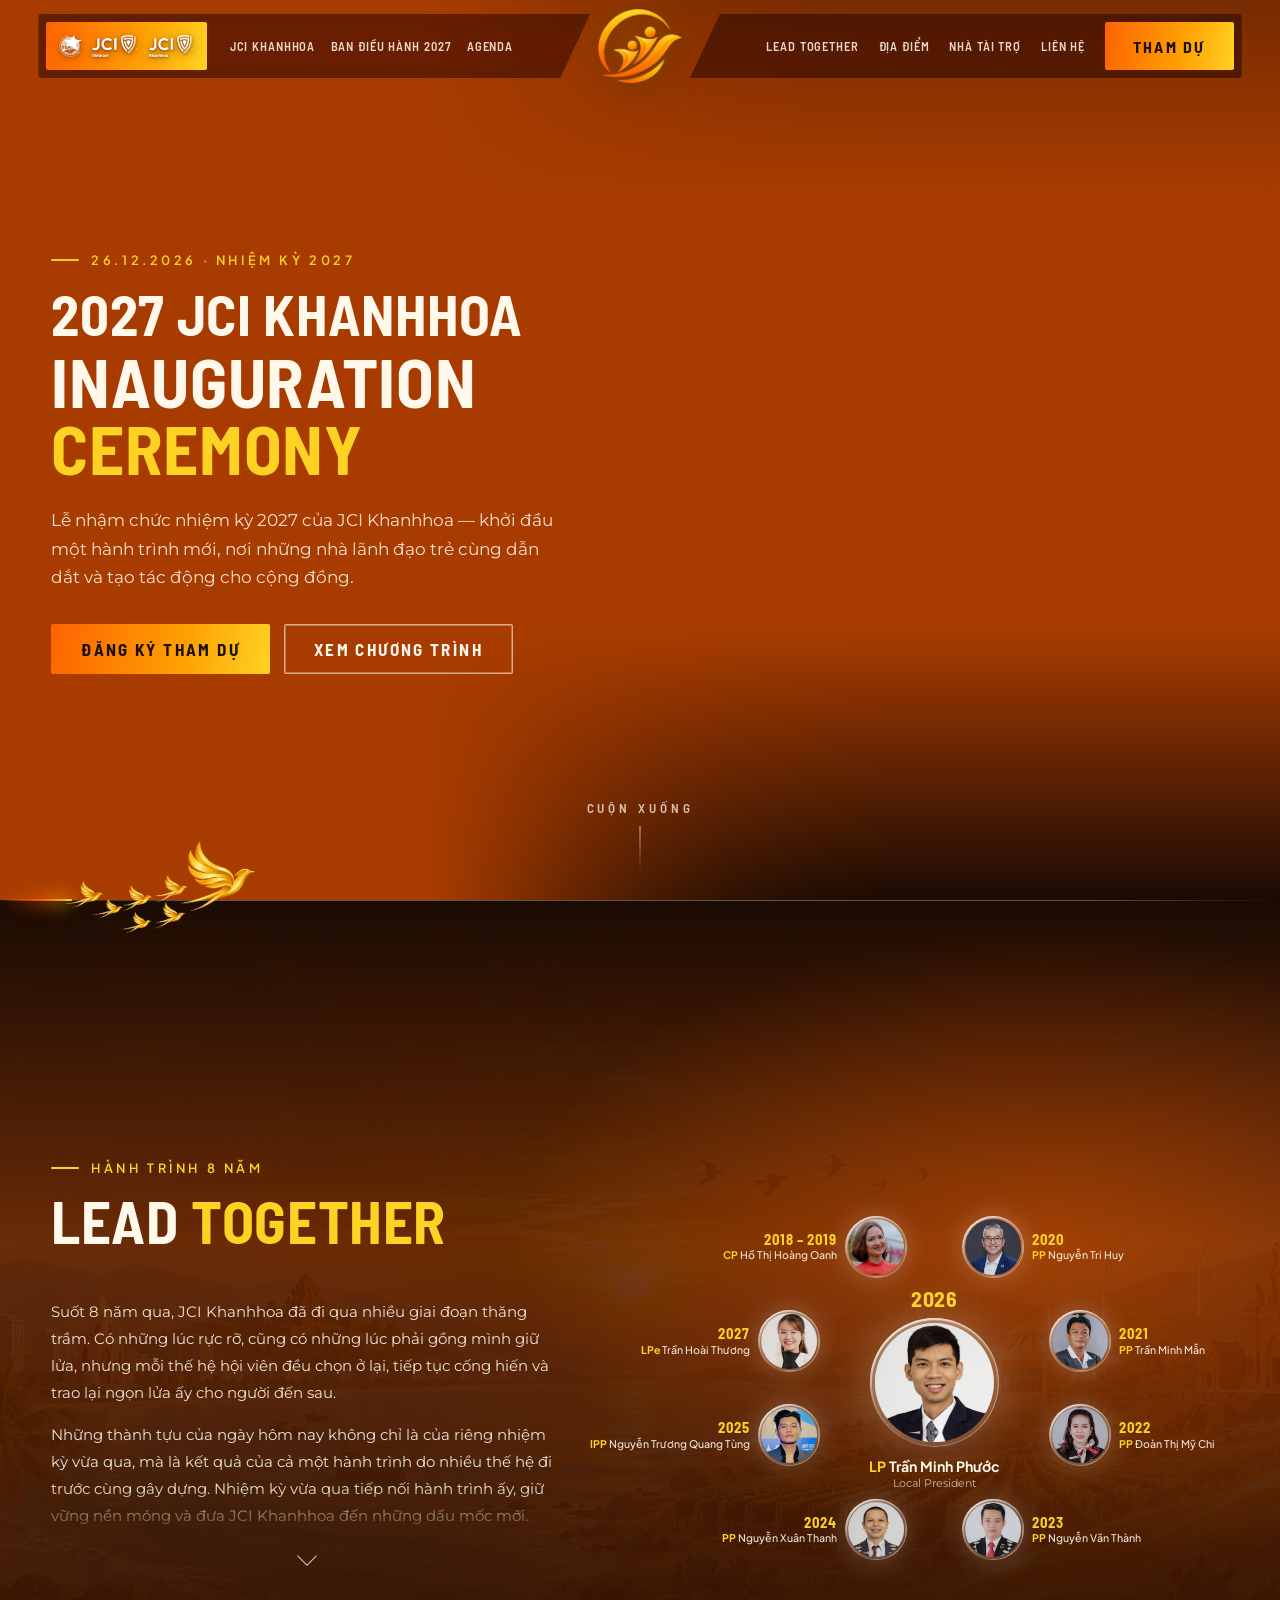
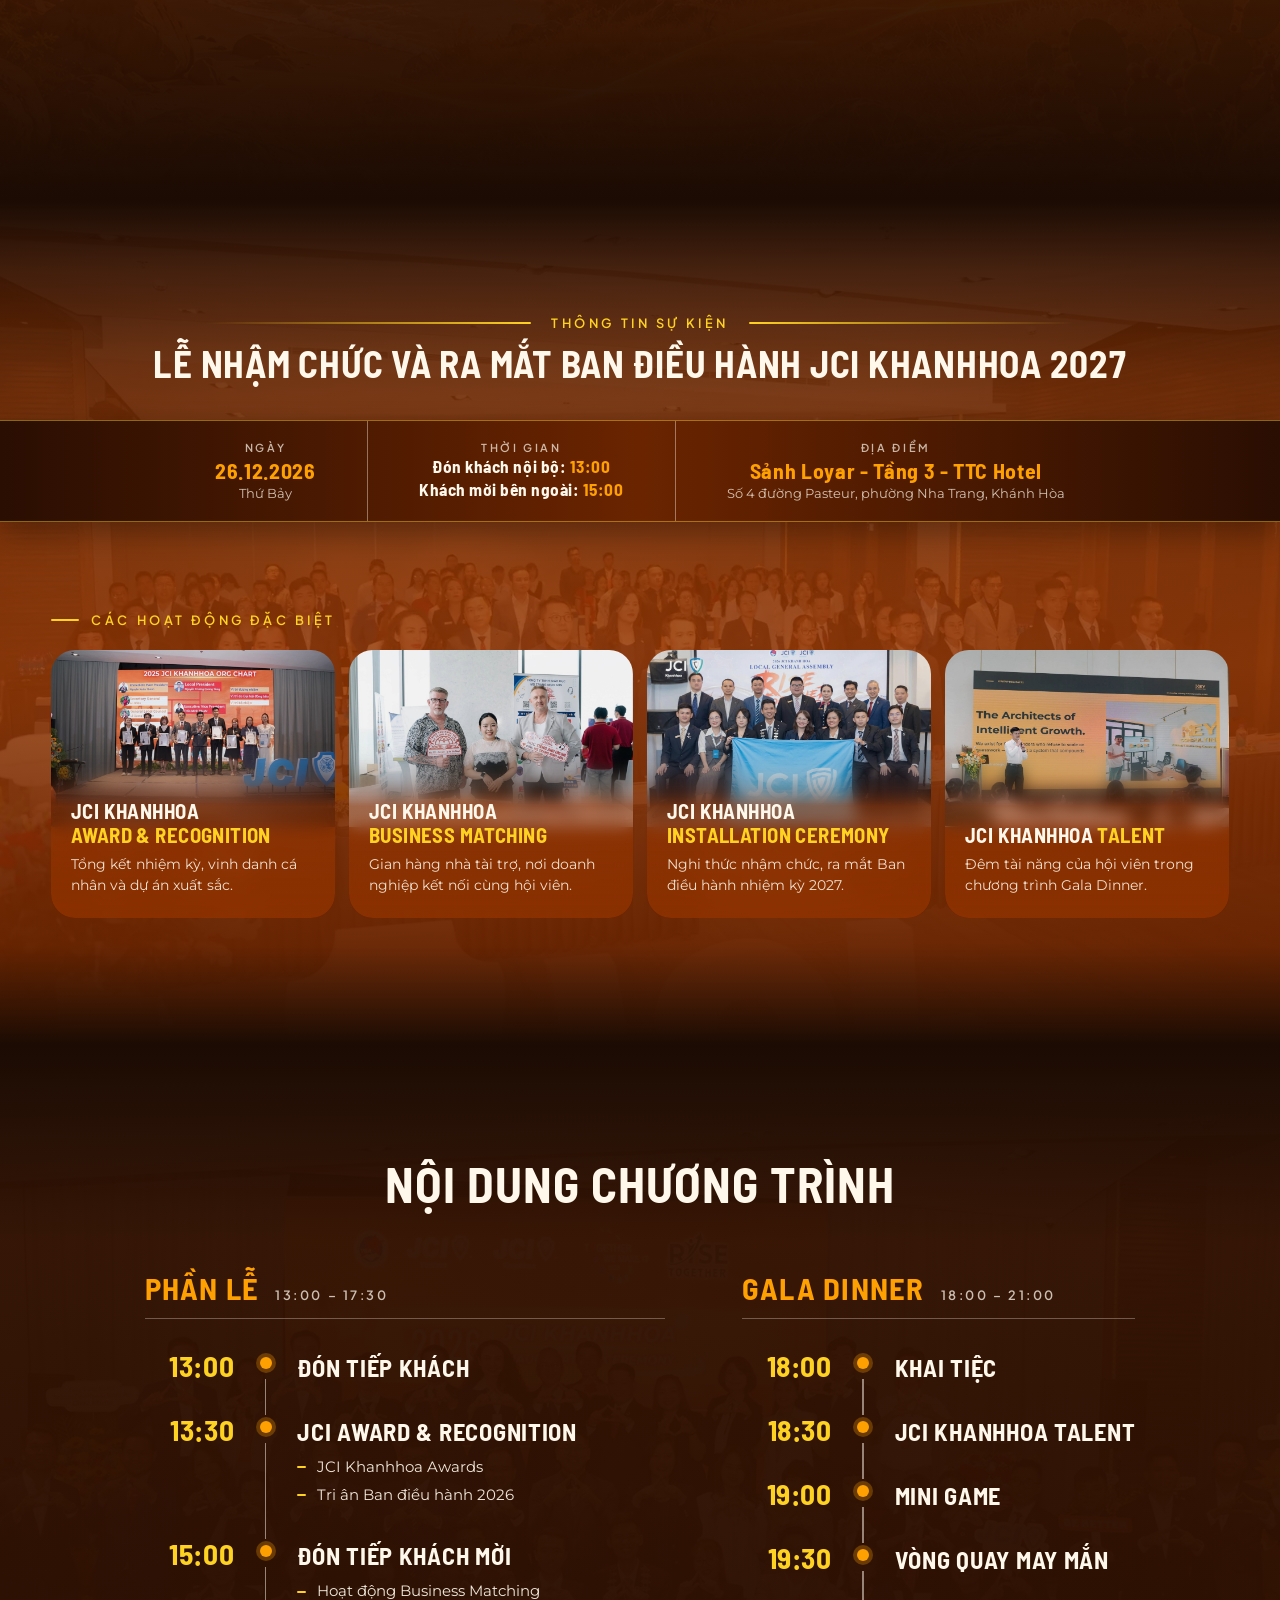
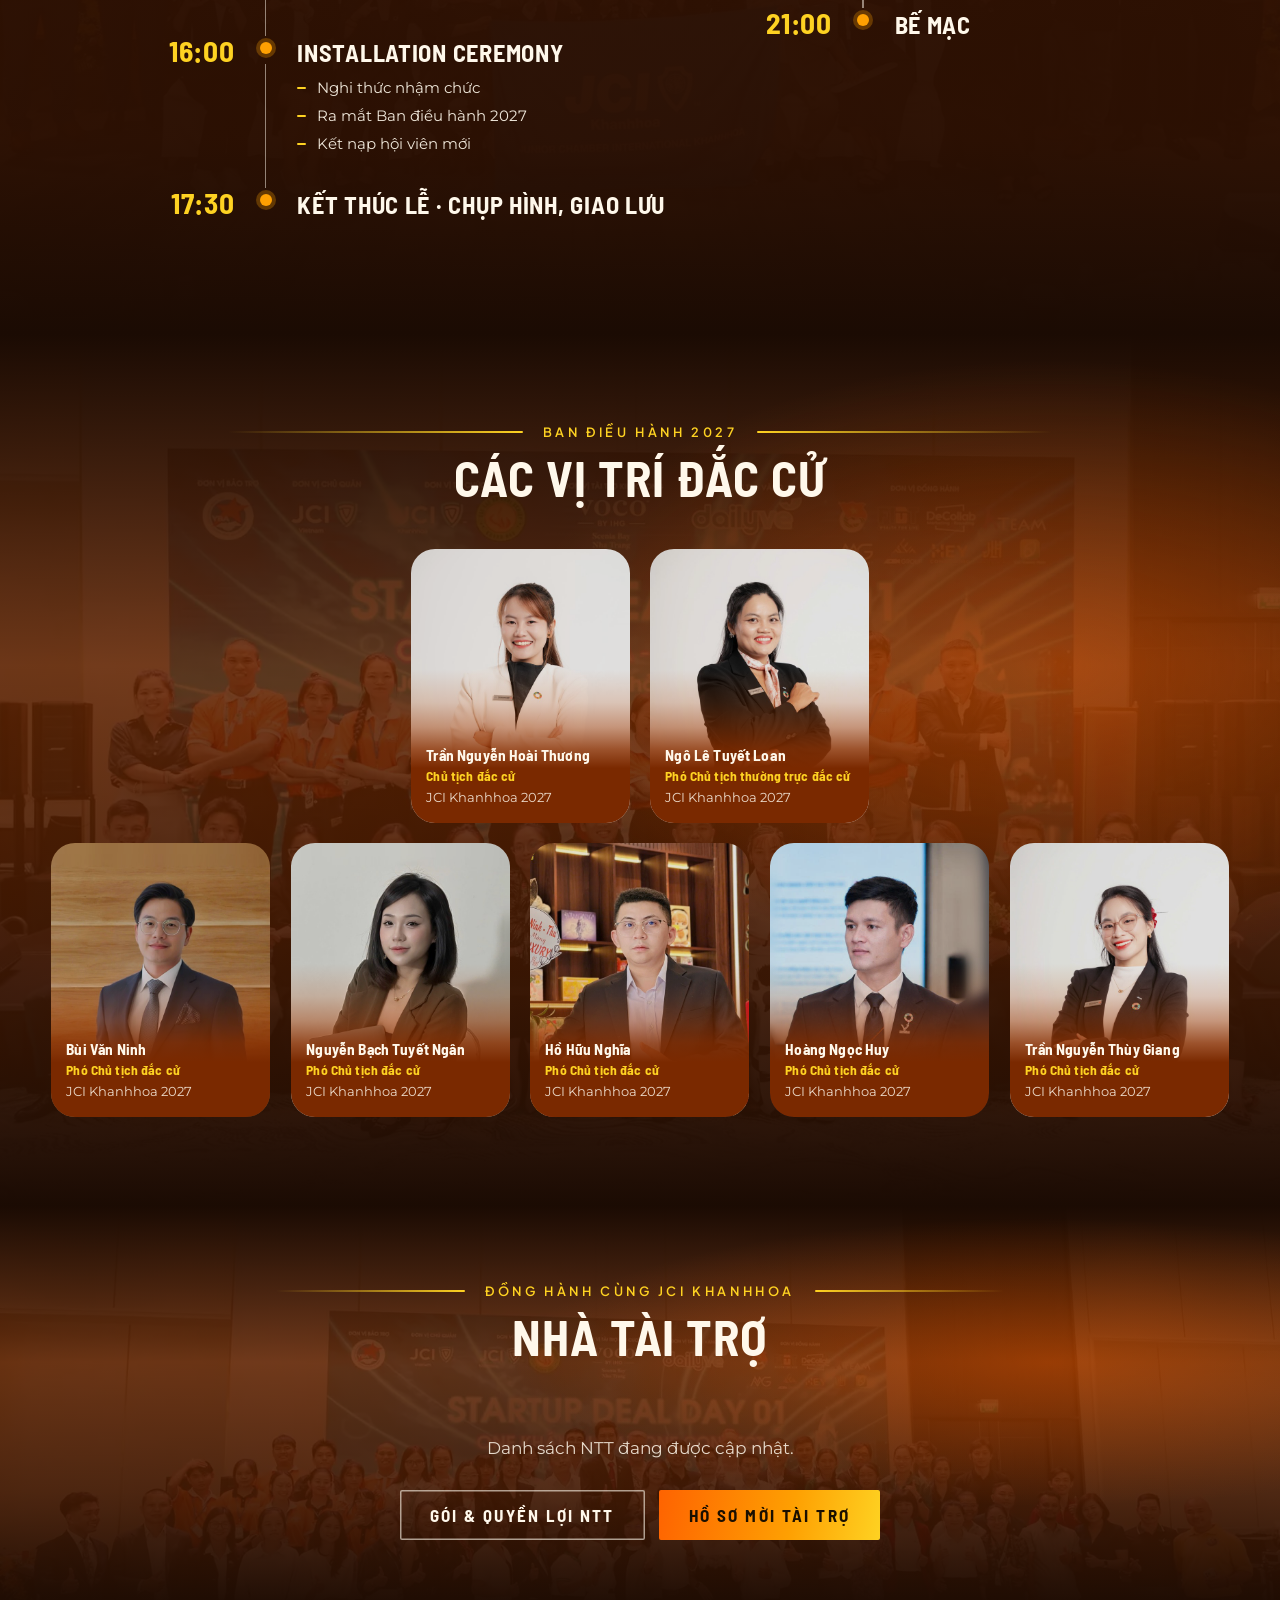
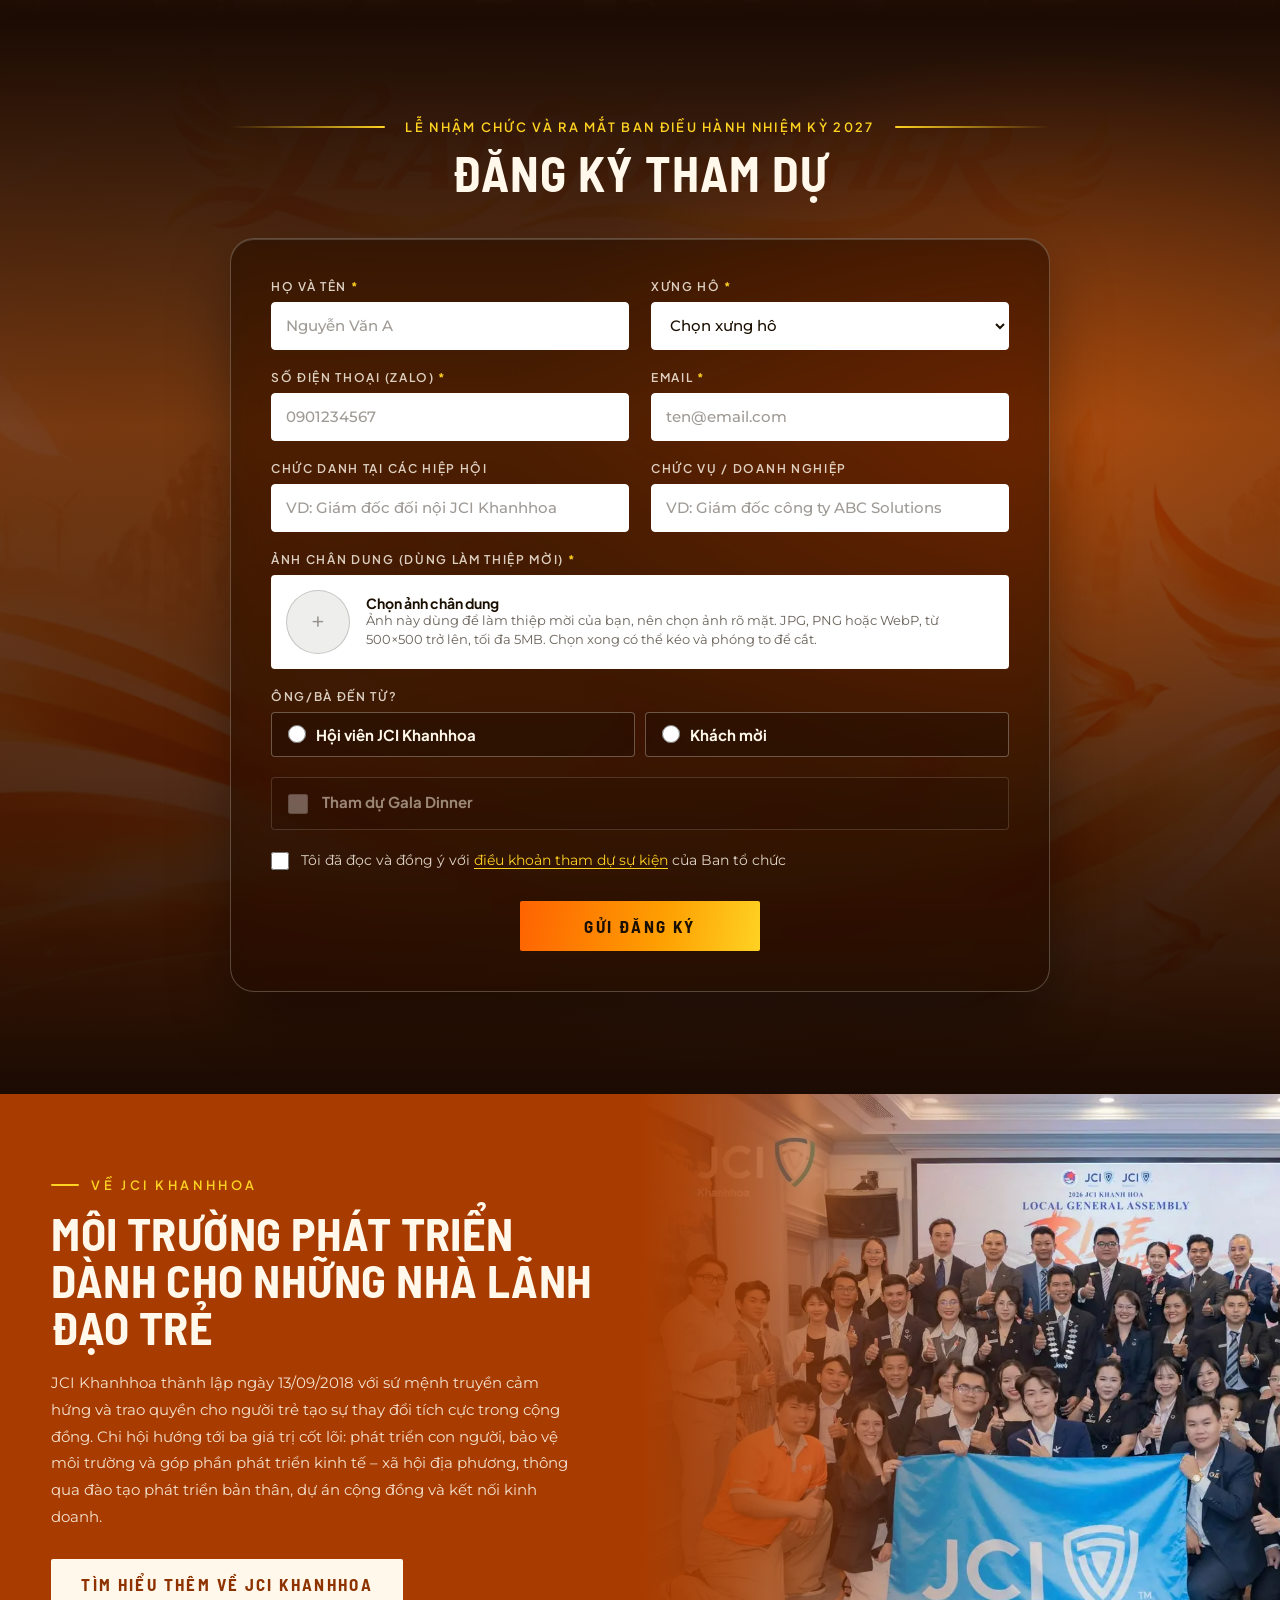
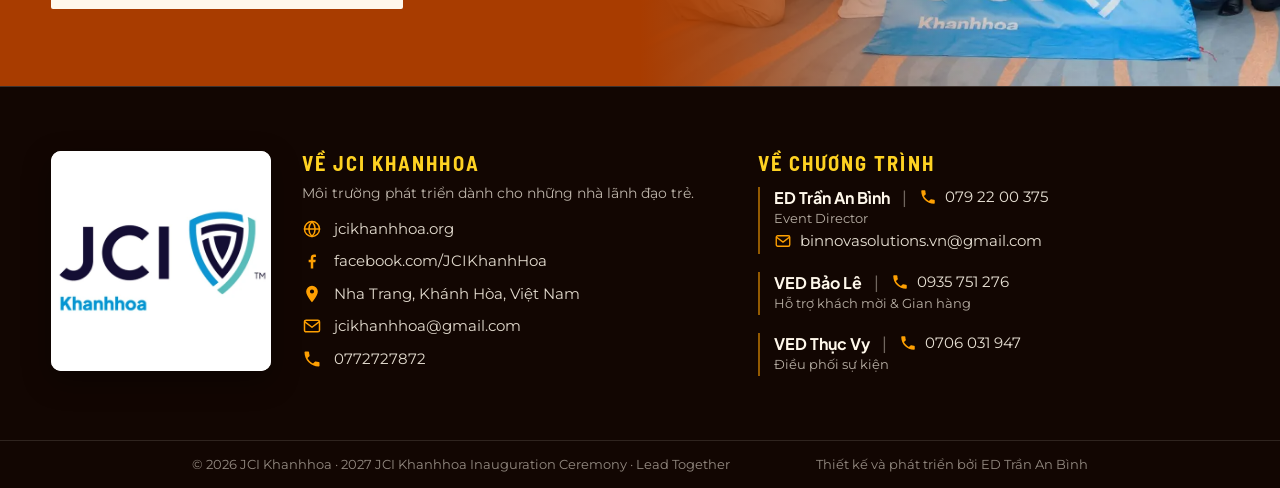
==== commit acc47f66: "Form đăng ký: ảnh chân dung tối thiểu 500x500 (chặn cả khi zoom cắt quá gần), tối đa 900x900 Co-Auth" ====
--- a/index.html
+++ b/index.html
@@ -26,7 +26,7 @@
 <link rel="apple-touch-icon" href="/assets/apple-touch-icon.png">
 <link rel="stylesheet" href="/css/site.css">
 <link rel="stylesheet" href="/css/landing.css">
-<link rel="stylesheet" href="/css/form.css">
+<link rel="stylesheet" href="/css/form.css?v=2">
 </head>
 <body>
 
@@ -375,7 +375,7 @@
               <span class="upload__thumb" id="avatarThumb" aria-hidden="true"></span>
               <span>
                 <span class="upload__name" id="avatarName">Chọn ảnh chân dung</span>
-                <span class="field__hint" id="avatarHint">Ảnh này dùng để làm thiệp mời của bạn, nên chọn ảnh rõ mặt. JPG, PNG hoặc WebP, tối đa 5MB. Chọn xong có thể kéo và phóng to để cắt.</span>
+                <span class="field__hint" id="avatarHint">Ảnh này dùng để làm thiệp mời của bạn, nên chọn ảnh rõ mặt. JPG, PNG hoặc WebP, từ 500×500 trở lên, tối đa 5MB. Chọn xong có thể kéo và phóng to để cắt.</span>
               </span>
               <input id="f-avatar" type="file" accept="image/jpeg,image/png,image/webp" aria-labelledby="lbl-avatar">
             </label>
@@ -449,6 +449,7 @@
         <canvas id="cropCanvas" width="640" height="640"></canvas>
       </div>
       <div class="crop__zoom"><span aria-hidden="true">−</span><input id="cropZoom" type="range" min="1" max="4" step="0.01" value="1" aria-label="Phóng to, thu nhỏ"><span aria-hidden="true">+</span></div>
+      <p class="crop__warn" id="cropWarn" role="alert" hidden>Zoom quá gần, hãy thu nhỏ lại.</p>
       <div class="crop__actions">
         <button class="btn btn--ghost" id="cropCancel" type="button">Hủy</button>
         <button class="btn" id="cropOk" type="button">Dùng ảnh này</button>
@@ -480,6 +481,6 @@
 <script src="/js/ntt.js"></script>
 <script src="/js/config.js"></script>
 <script src="/js/api.js"></script>
-<script src="/js/form.js?v=2"></script>
+<script src="/js/form.js?v=3"></script>
 </body>
 </html>
--- a/css/form.css
+++ b/css/form.css
@@ -42,6 +42,8 @@
 .crop__zoom input{flex:1;accent-color:var(--amber)}
 .crop__actions{margin-top:20px;display:flex;gap:12px;justify-content:center;flex-wrap:wrap}
 .crop__actions .btn{border:0;cursor:pointer}
+.crop__actions .btn:disabled{opacity:.45;cursor:not-allowed}
+.crop__warn{margin-top:12px;font-family:var(--body);font-size:13px;color:#ffb4a6}
 /* ô tick tham dự Gala có giá */
 .gala{display:flex;align-items:flex-start;gap:14px;padding:14px 16px;border-radius:4px;border:1px solid rgba(255,248,235,.3);background:rgba(27,11,3,.4);cursor:pointer;transition:border-color .2s}
 .gala:hover,.gala:focus-within{border-color:var(--gold)}
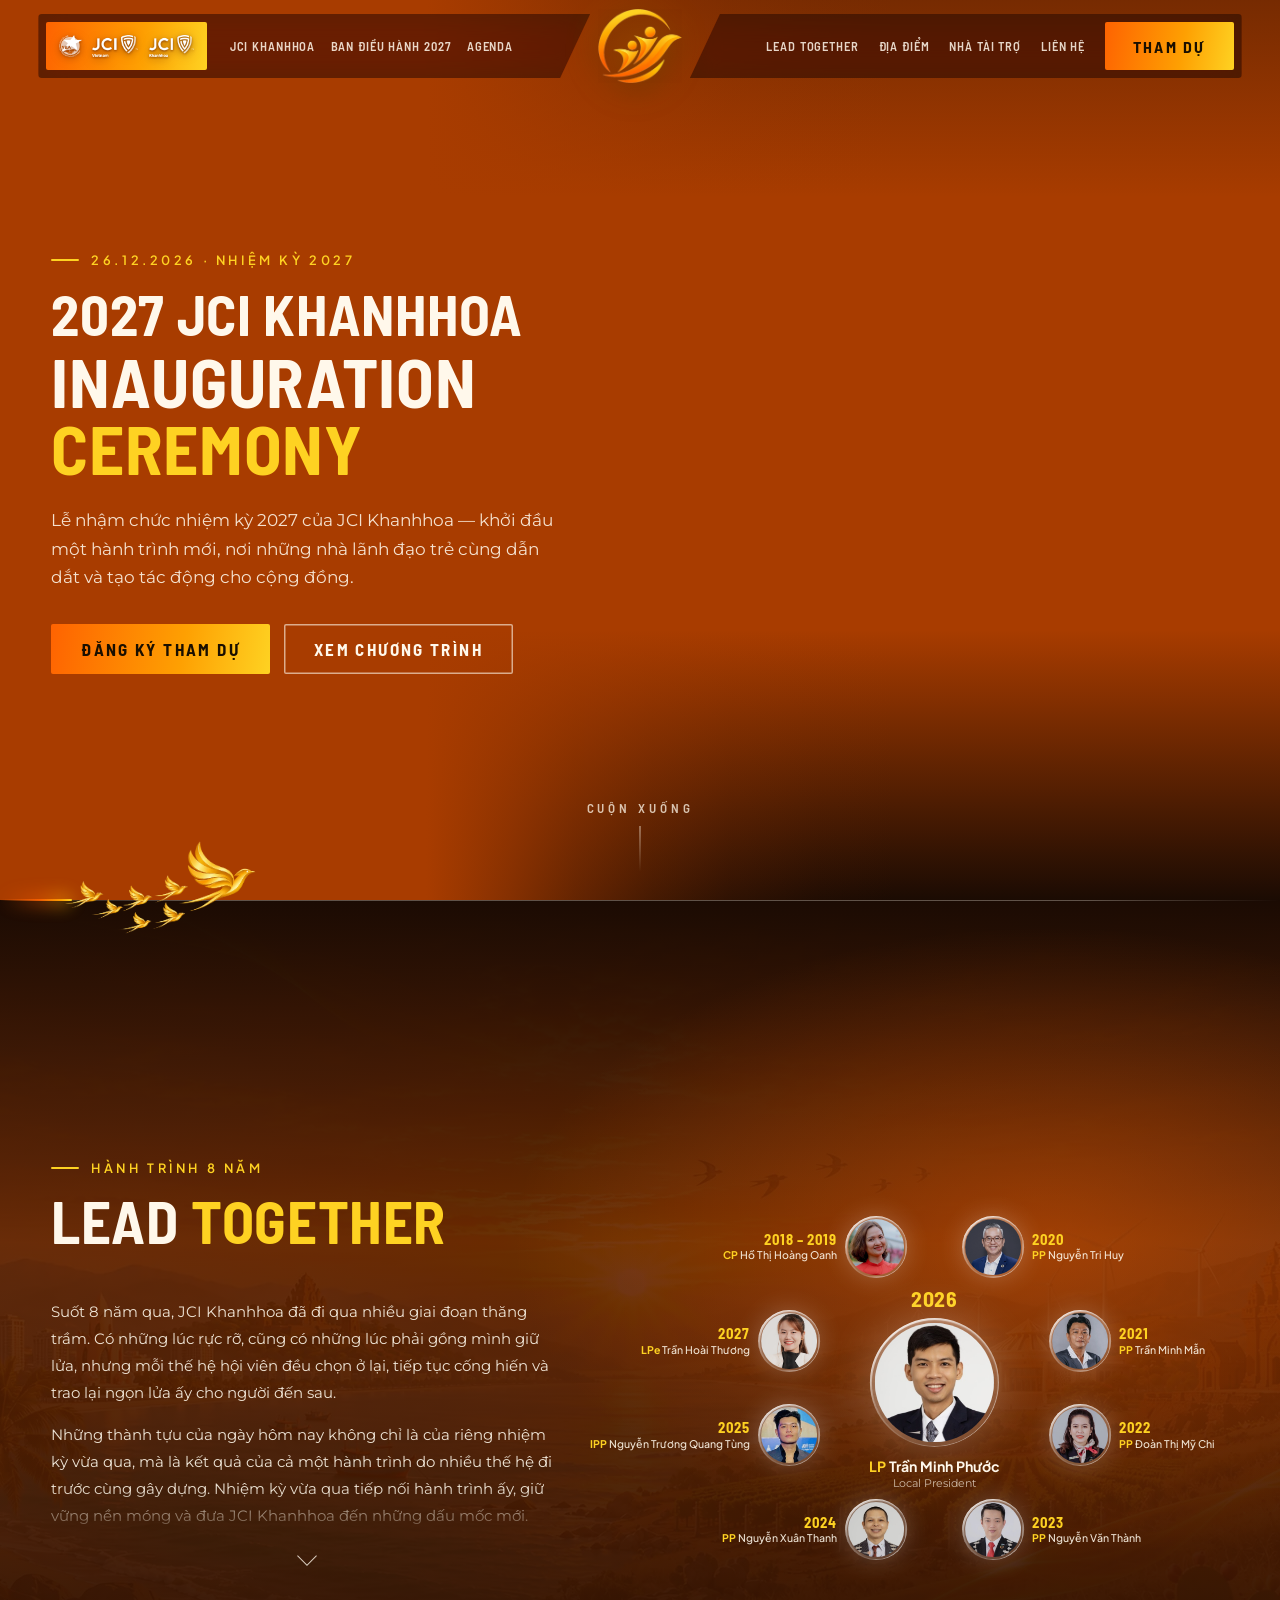
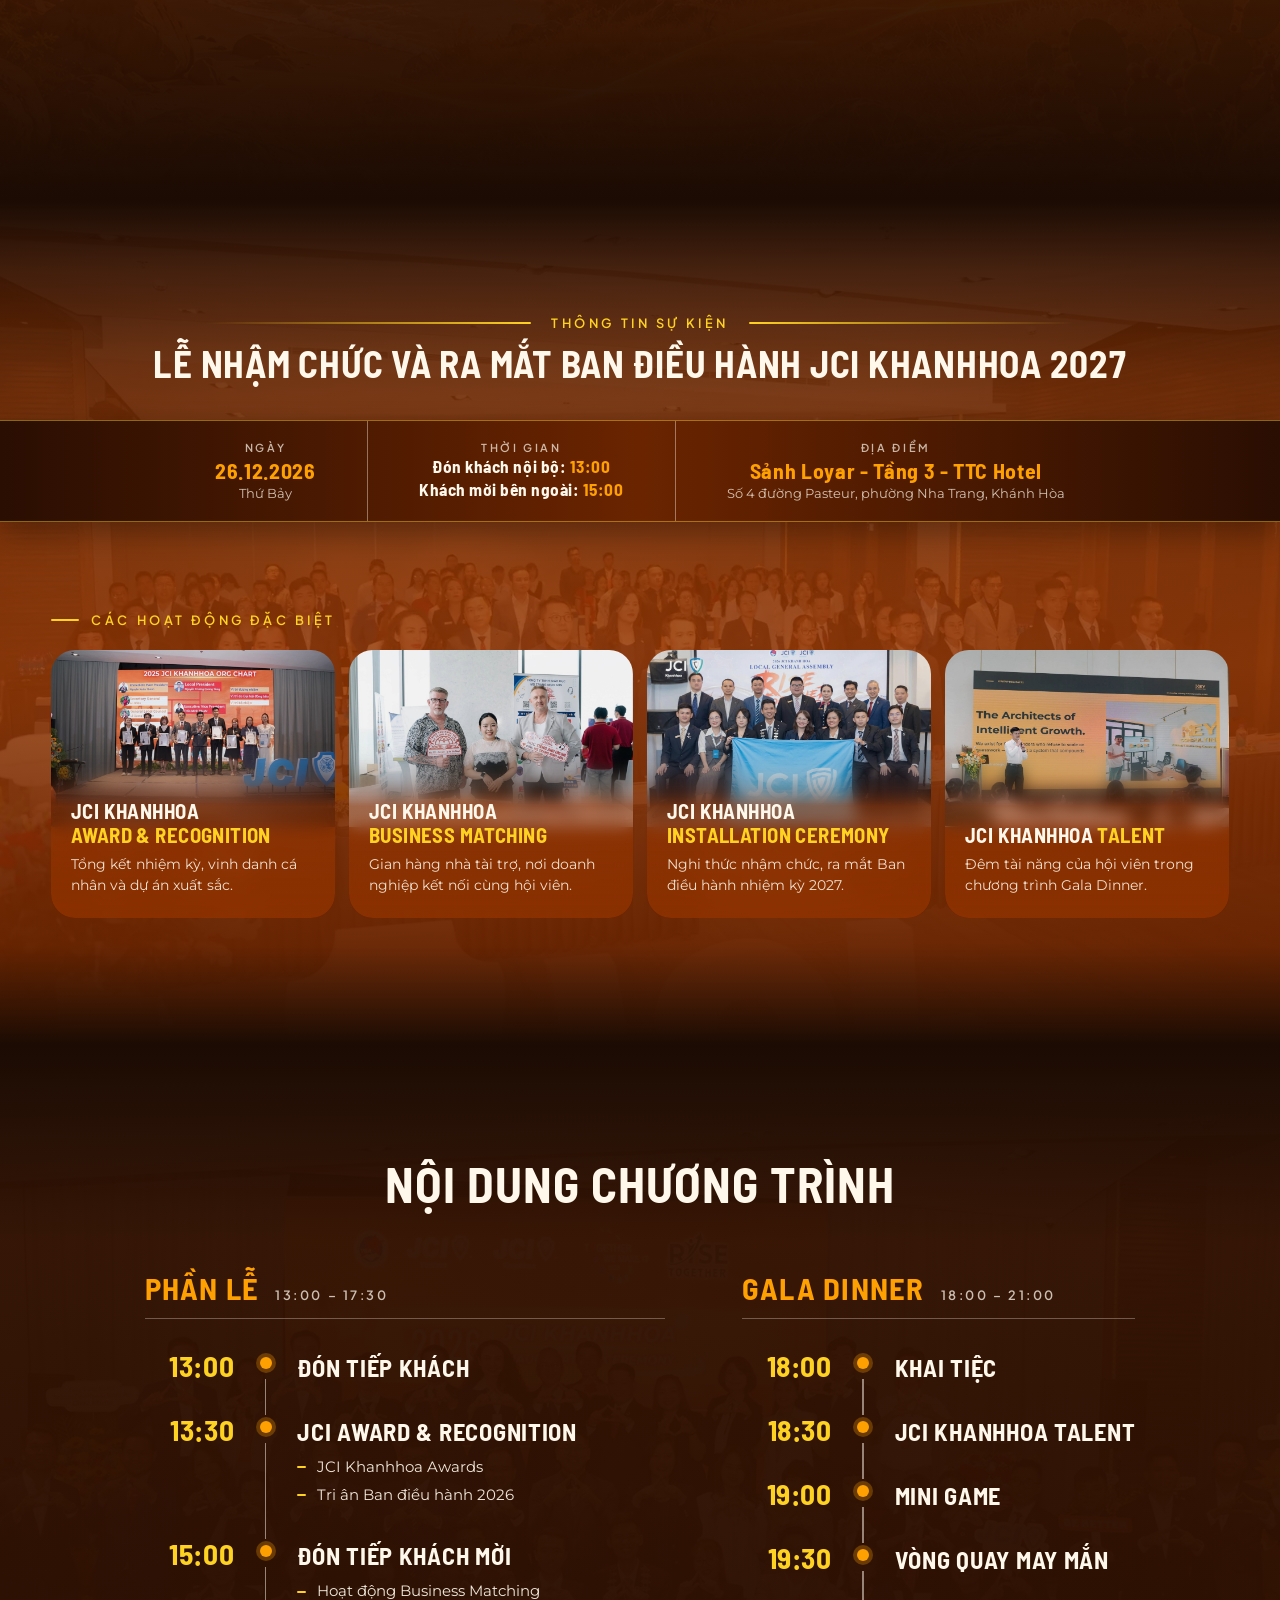
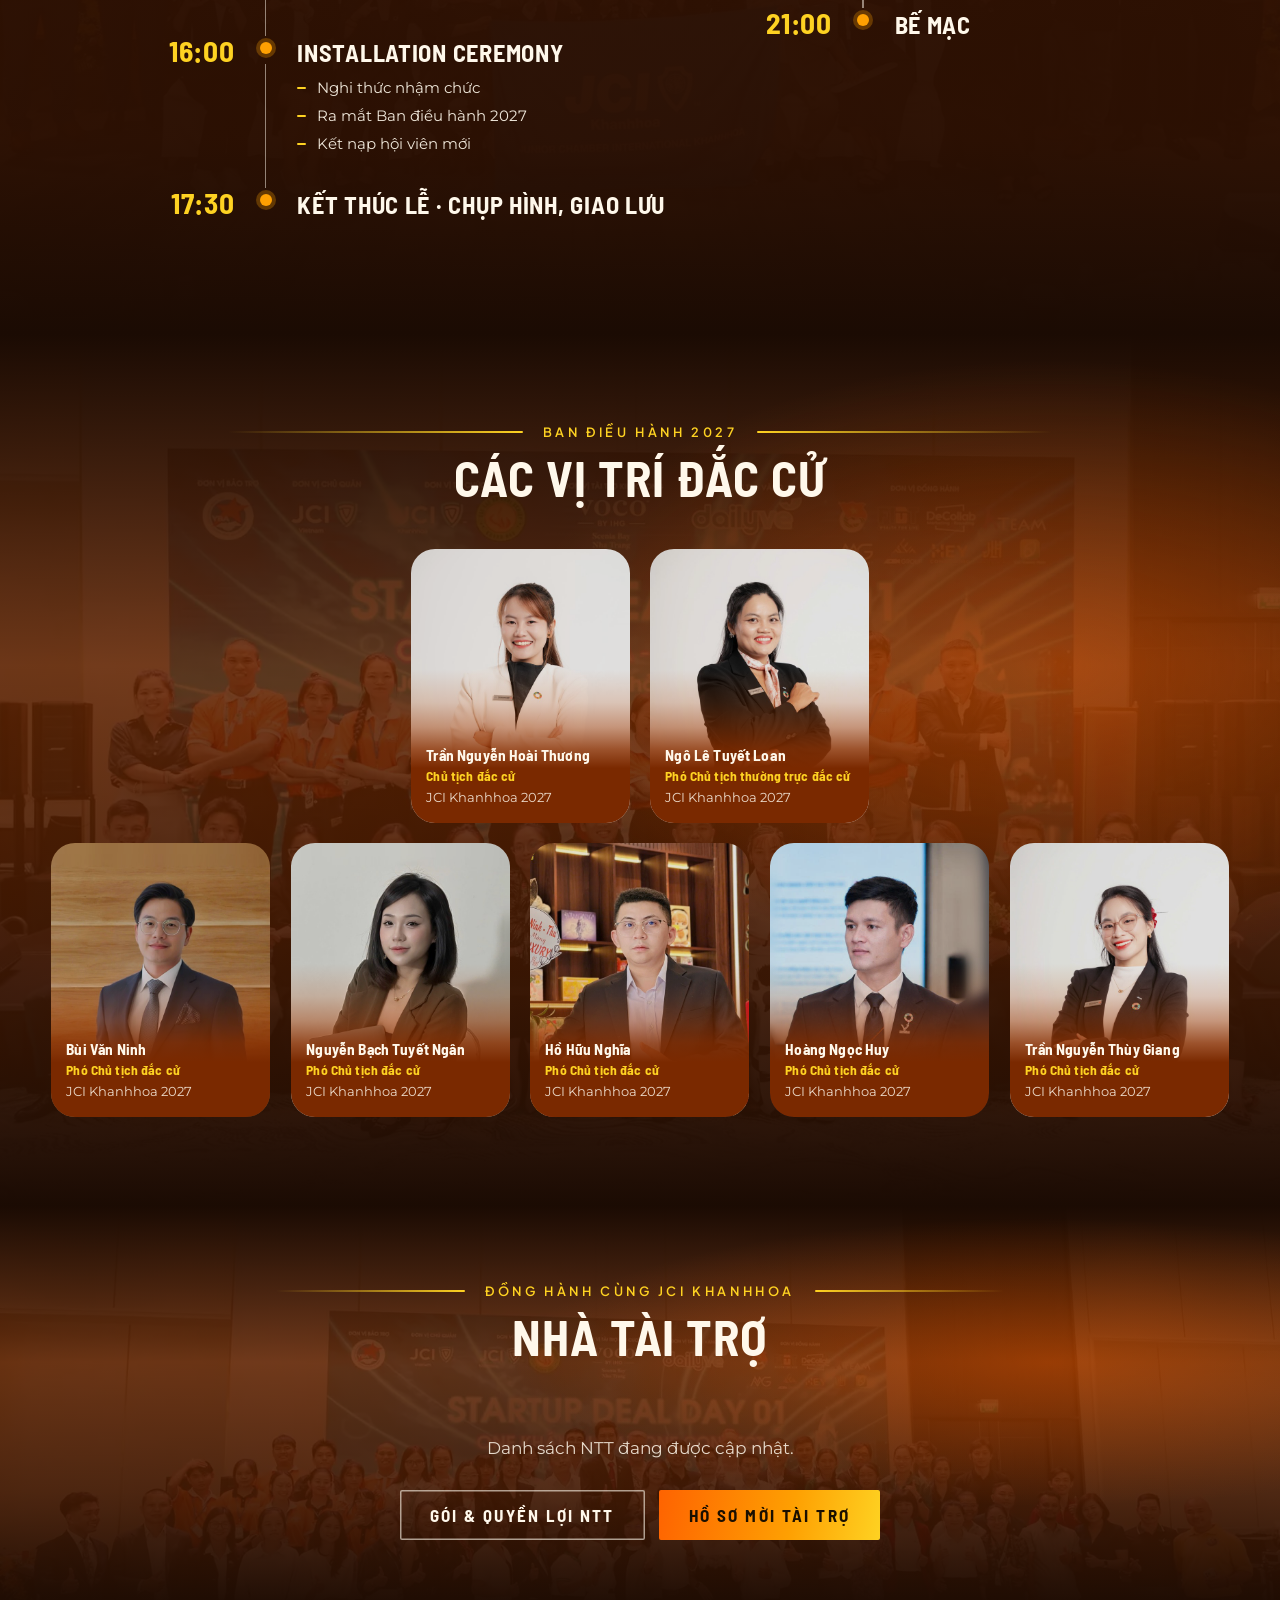
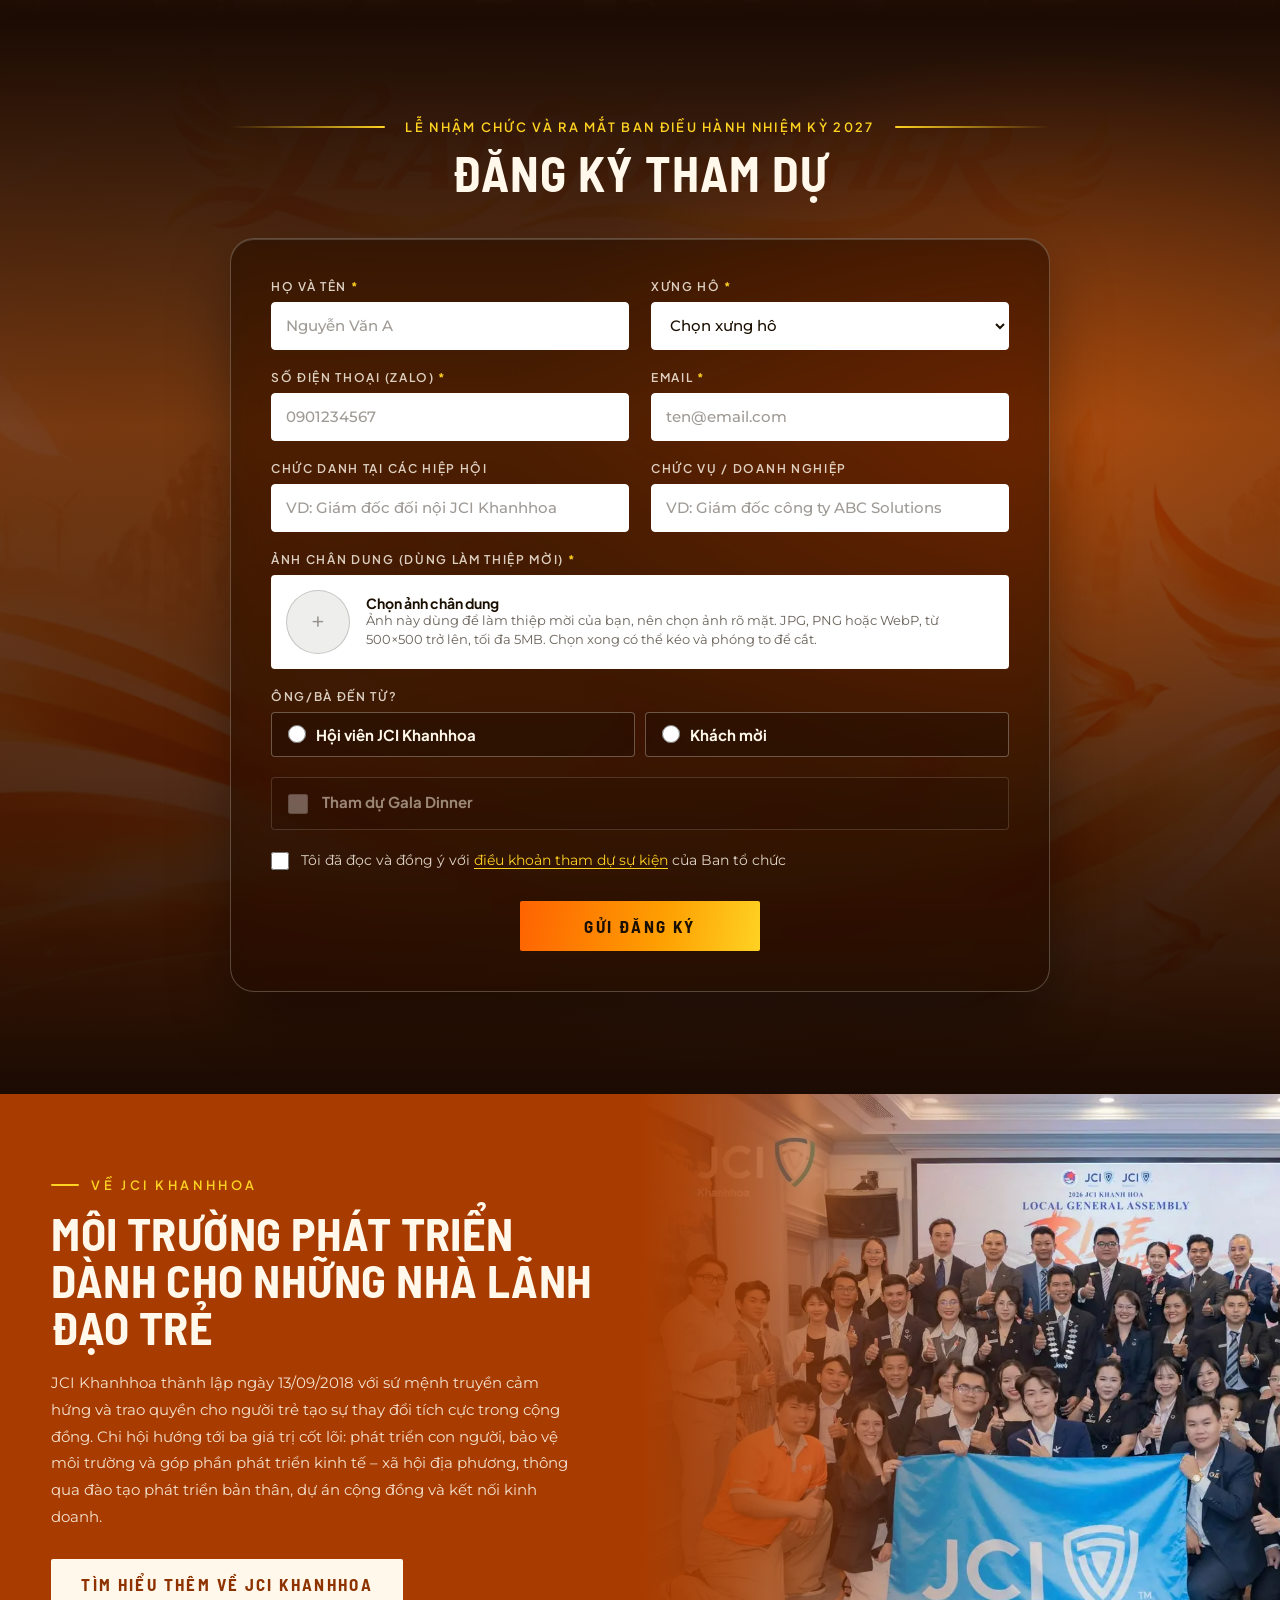
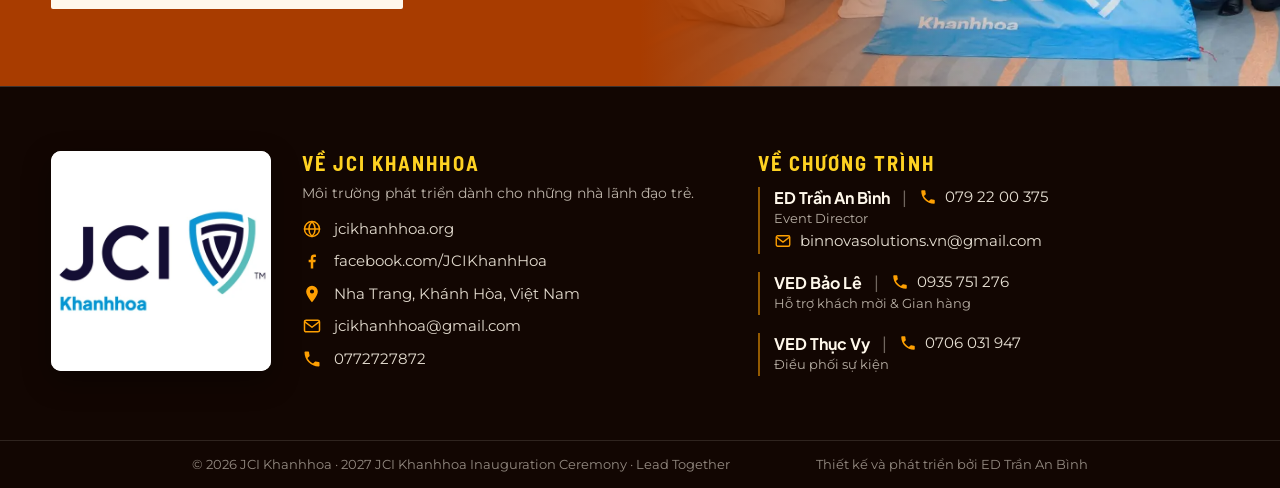
==== commit abee7056: "Form đăng ký: hiện báo lỗi ngay dưới ô sai (SĐT/email không hợp lệ), siết kiểm tra email Co-Authored" ====
--- a/index.html
+++ b/index.html
@@ -26,7 +26,7 @@
 <link rel="apple-touch-icon" href="/assets/apple-touch-icon.png">
 <link rel="stylesheet" href="/css/site.css">
 <link rel="stylesheet" href="/css/landing.css">
-<link rel="stylesheet" href="/css/form.css?v=2">
+<link rel="stylesheet" href="/css/form.css?v=3">
 </head>
 <body>
 
@@ -355,11 +355,11 @@
           </div>
           <div class="field">
             <label class="field__label" for="f-sdt">Số điện thoại (Zalo) <b>*</b></label>
-            <input id="f-sdt" name="phone" type="tel" inputmode="tel" required pattern="(0|\+84)[0-9]{9}" autocomplete="tel" placeholder="0901234567" data-required="Vui lòng nhập số điện thoại." data-invalid="Số điện thoại chưa đúng (10 số, bắt đầu bằng 0 hoặc +84).">
+            <input id="f-sdt" name="phone" type="tel" inputmode="tel" required pattern="(0|\+84)[0-9]{9}" autocomplete="tel" placeholder="0901234567" data-required="Vui lòng nhập số điện thoại." data-invalid="Số điện thoại không hợp lệ.">
           </div>
           <div class="field">
             <label class="field__label" for="f-email">Email <b>*</b></label>
-            <input id="f-email" name="email" type="email" required maxlength="100" autocomplete="email" placeholder="ten@email.com" data-required="Vui lòng nhập email." data-invalid="Email chưa đúng định dạng.">
+            <input id="f-email" name="email" type="email" required maxlength="100" pattern="[^@\s]+@[^@\s]+\.[^@\s]+" autocomplete="email" placeholder="ten@email.com" data-required="Vui lòng nhập email." data-invalid="Email không hợp lệ.">
           </div>
           <div class="field">
             <label class="field__label" for="f-role">Chức danh tại các hiệp hội</label>
@@ -481,6 +481,6 @@
 <script src="/js/ntt.js"></script>
 <script src="/js/config.js"></script>
 <script src="/js/api.js"></script>
-<script src="/js/form.js?v=3"></script>
+<script src="/js/form.js?v=4"></script>
 </body>
 </html>
--- a/css/form.css
+++ b/css/form.css
@@ -18,6 +18,7 @@
 .field input:focus,.field select:focus{outline:none;border-color:var(--gold);box-shadow:0 0 0 3px rgba(254,210,34,.35)}
 .was-validated .field :is(input,select):invalid{border-color:#e5533d;box-shadow:0 0 0 3px rgba(229,83,61,.28)}
 .field__hint{font-family:var(--body);font-size:12.5px;line-height:1.5;color:rgba(255,248,235,.65)}
+.field__err{font-family:var(--body);font-size:13px;font-weight:600;line-height:1.4;color:#ffb4a6}
 /* ô tải ảnh chân dung (nền trắng như các ô nhập); bấm vào để chọn, chọn xong mở khung kéo/zoom để cắt */
 .upload{position:relative;display:flex;align-items:center;gap:16px;padding:14px;border-radius:4px;border:1px dashed rgba(255,248,235,.55);background:#fff;color:#1a0f00;cursor:pointer;transition:border-color .2s,box-shadow .2s}
 .upload:hover,.upload:focus-within{border-color:var(--gold);box-shadow:0 0 0 3px rgba(254,210,34,.35)}
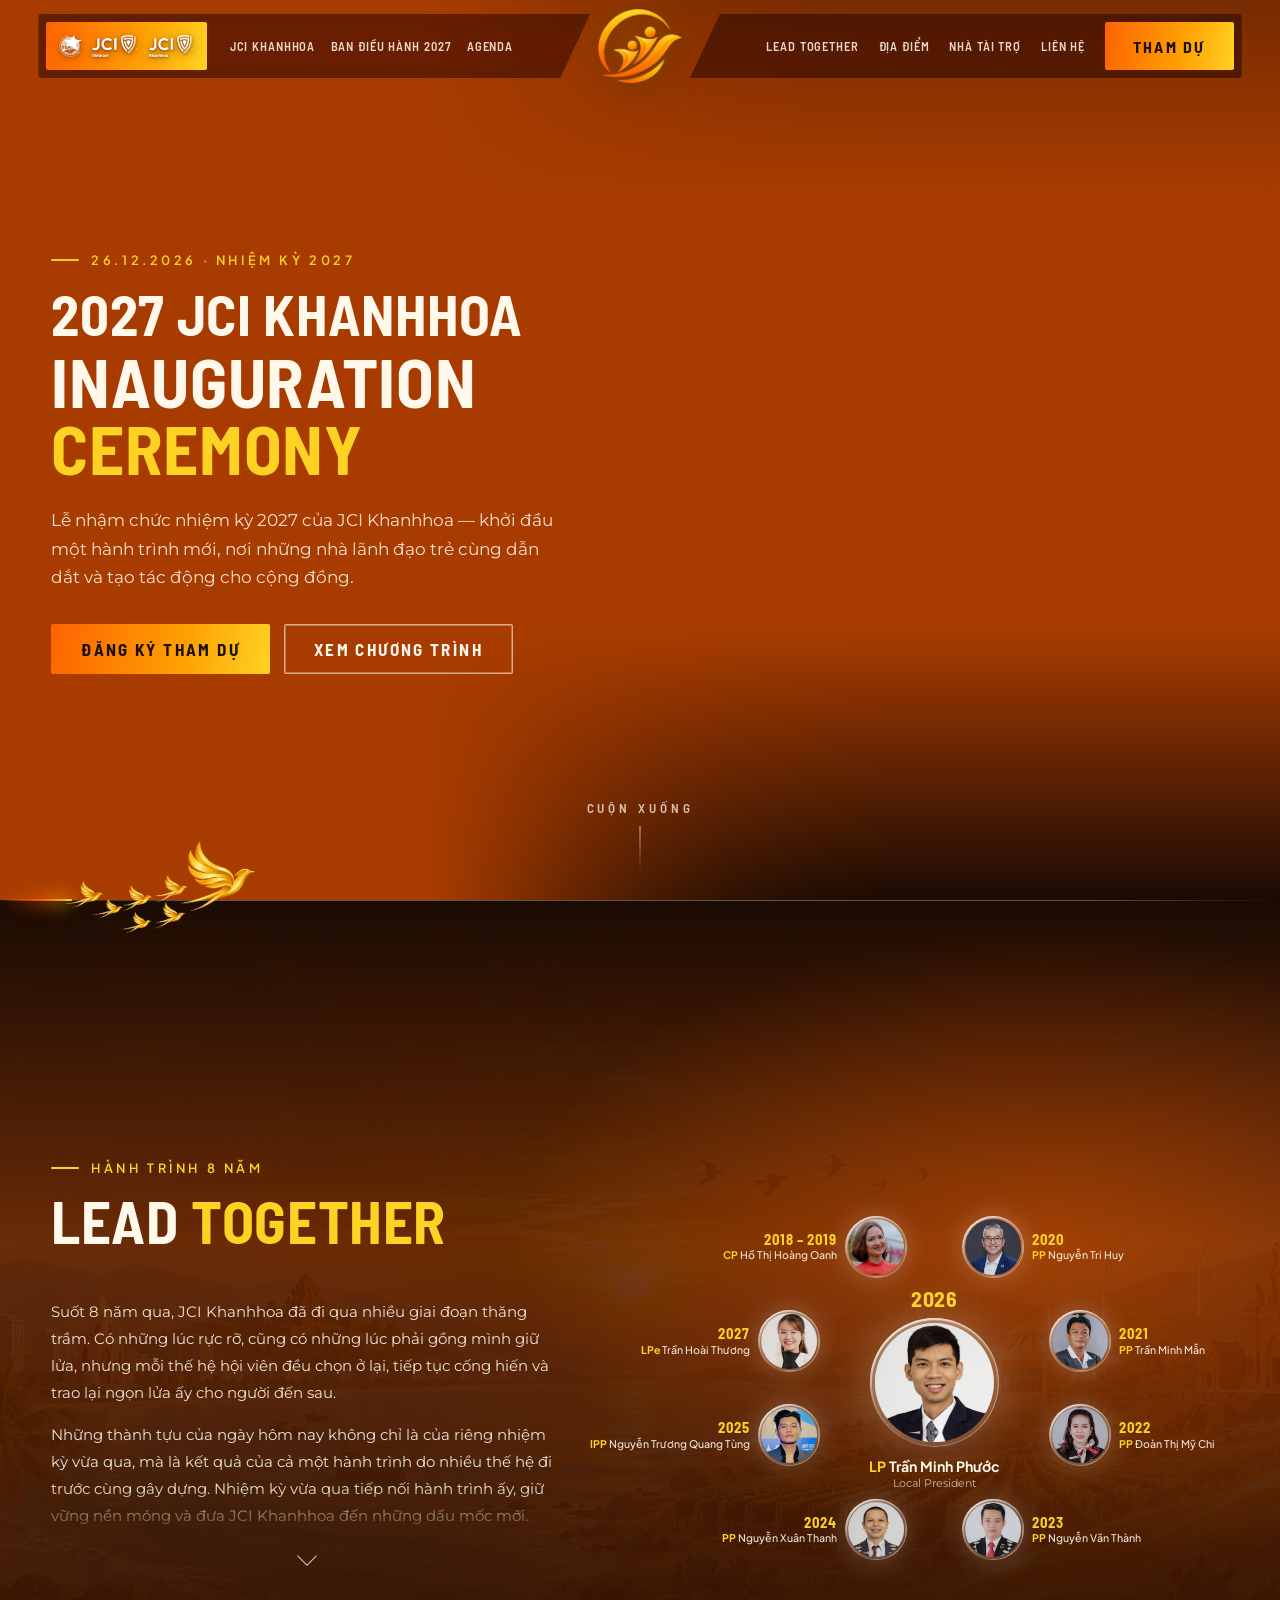
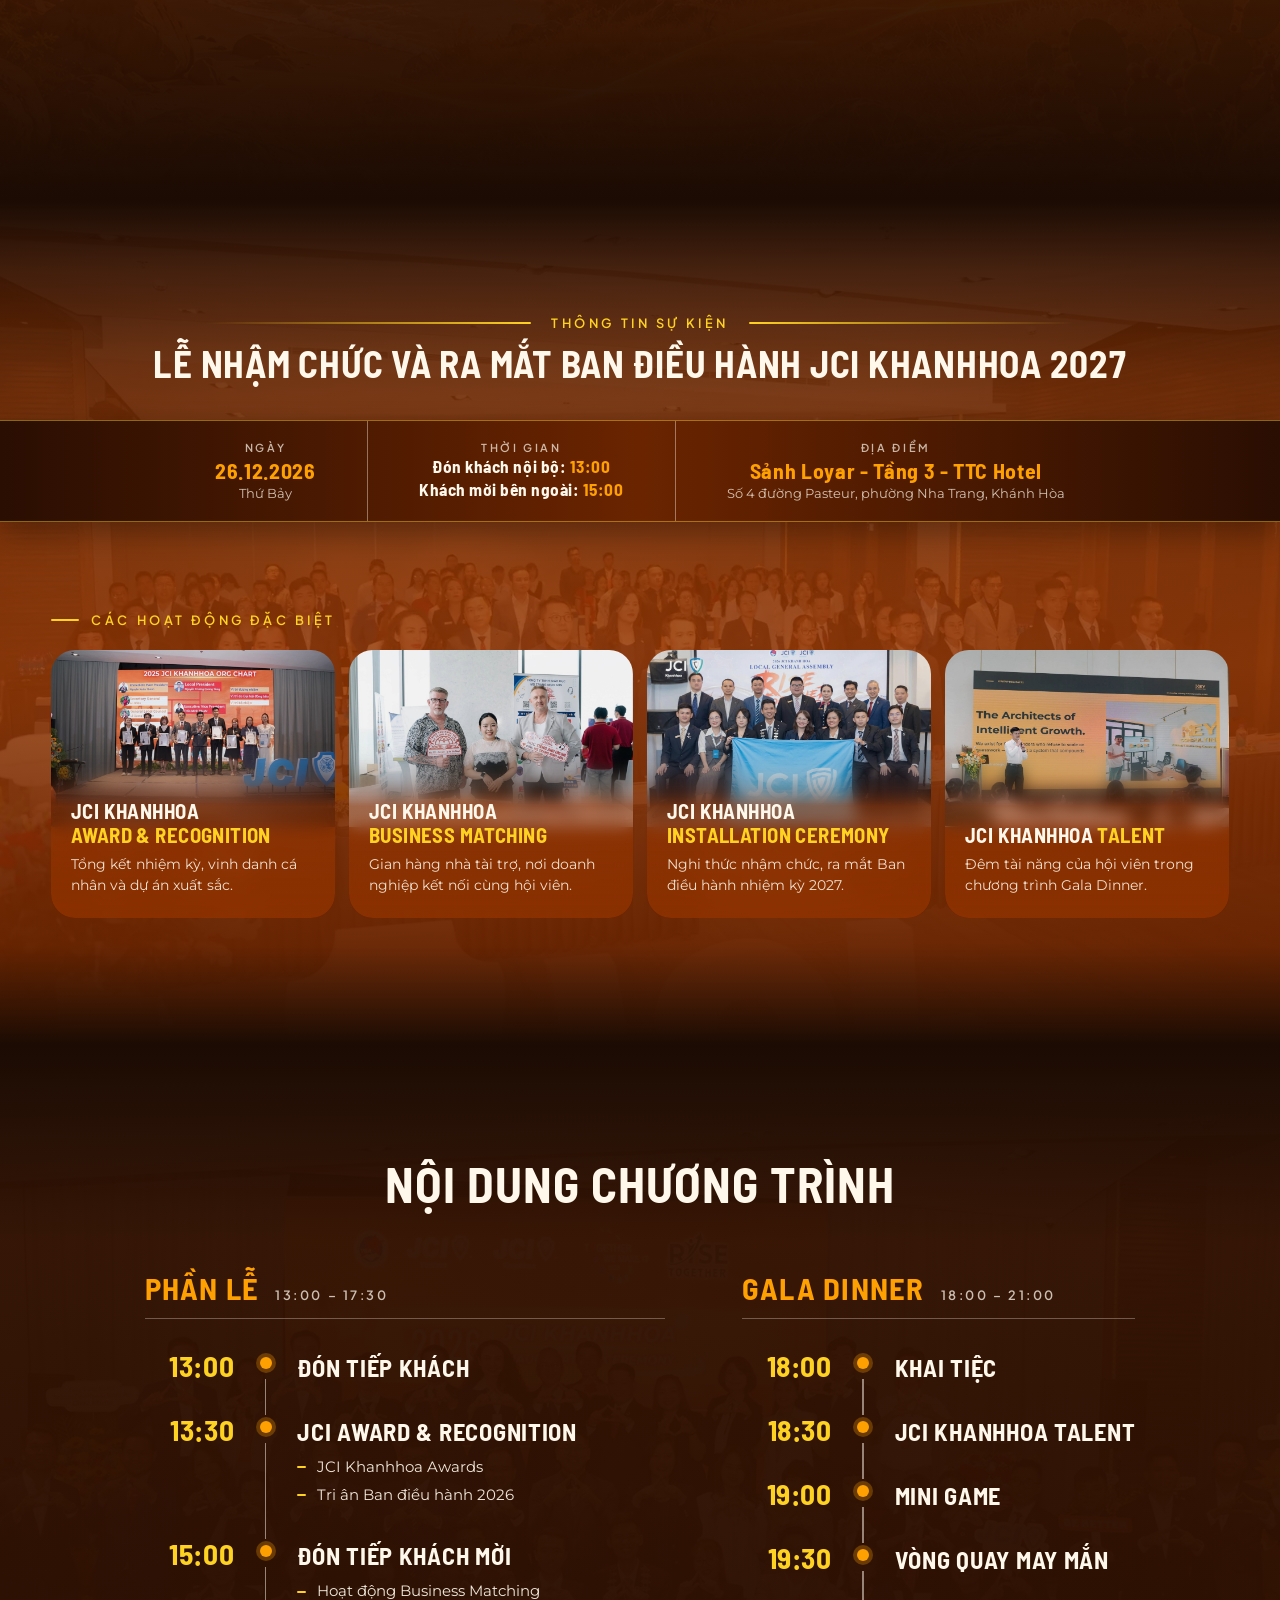
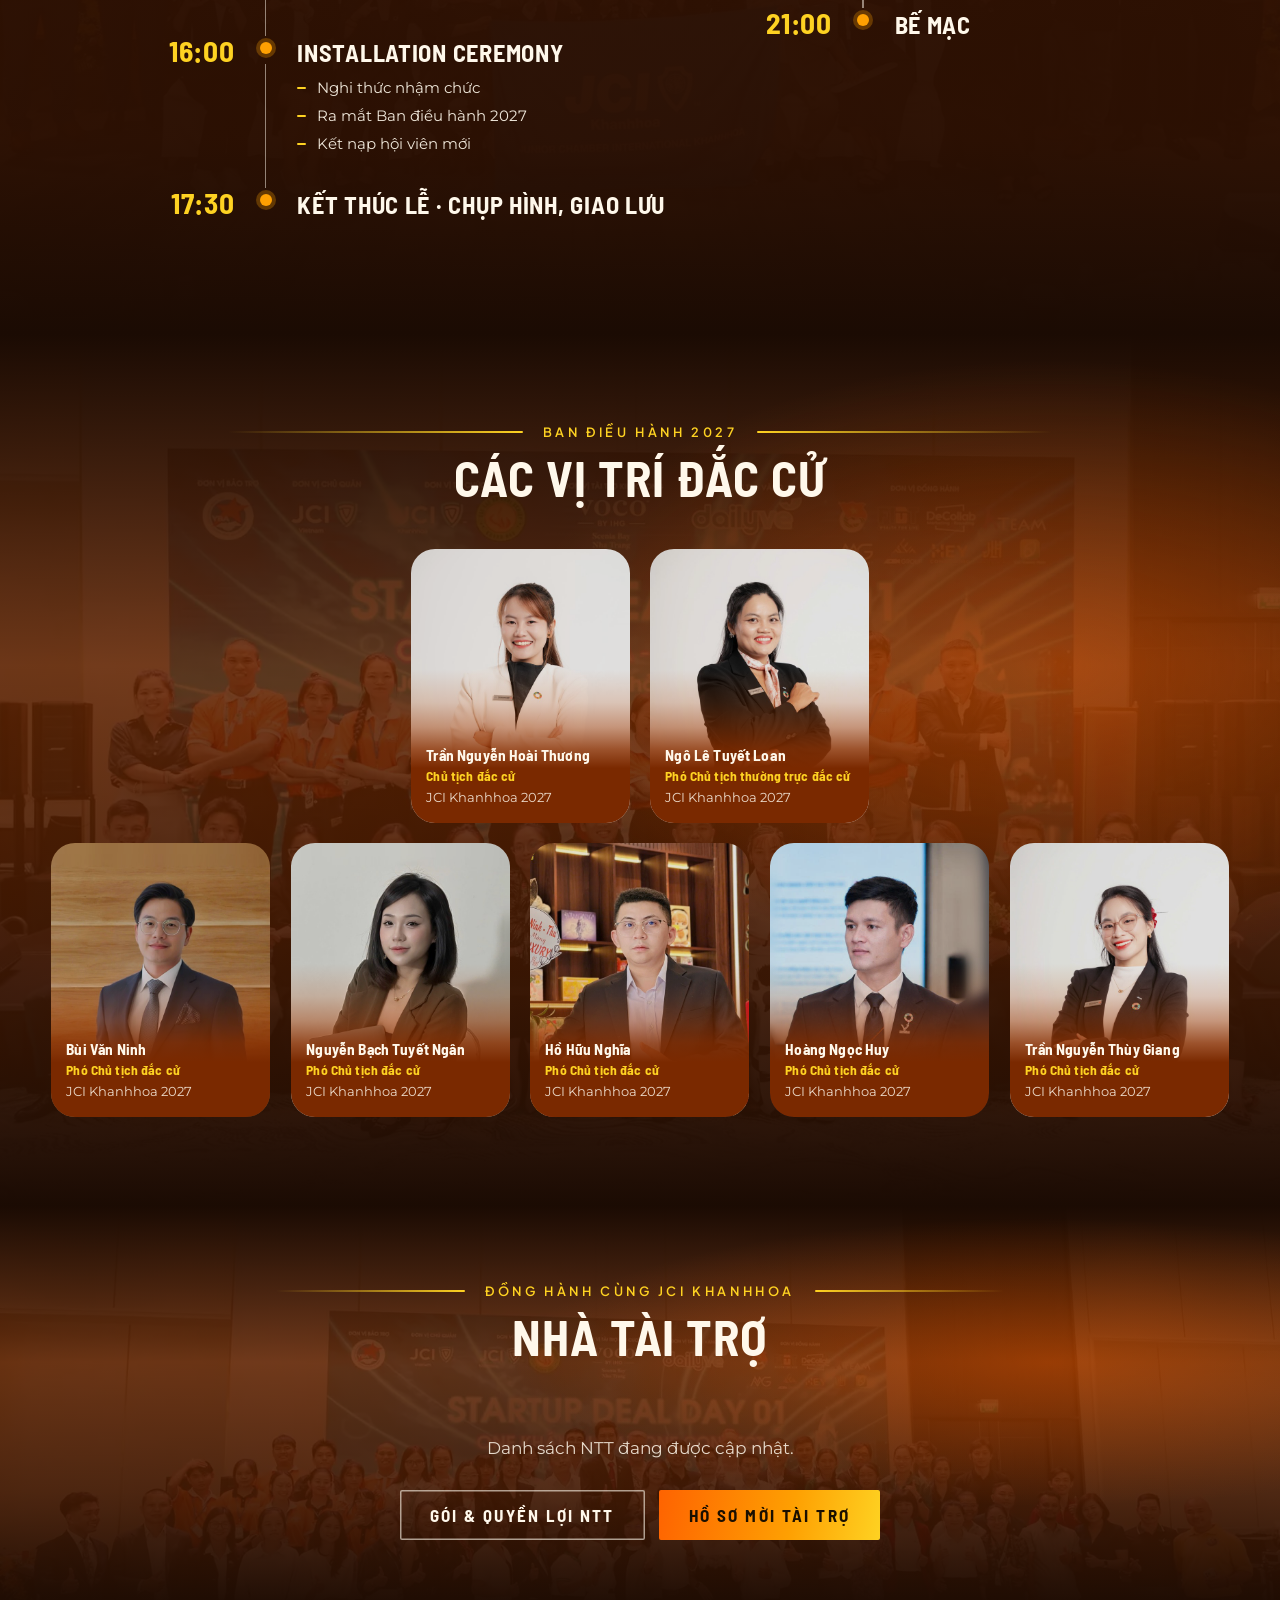
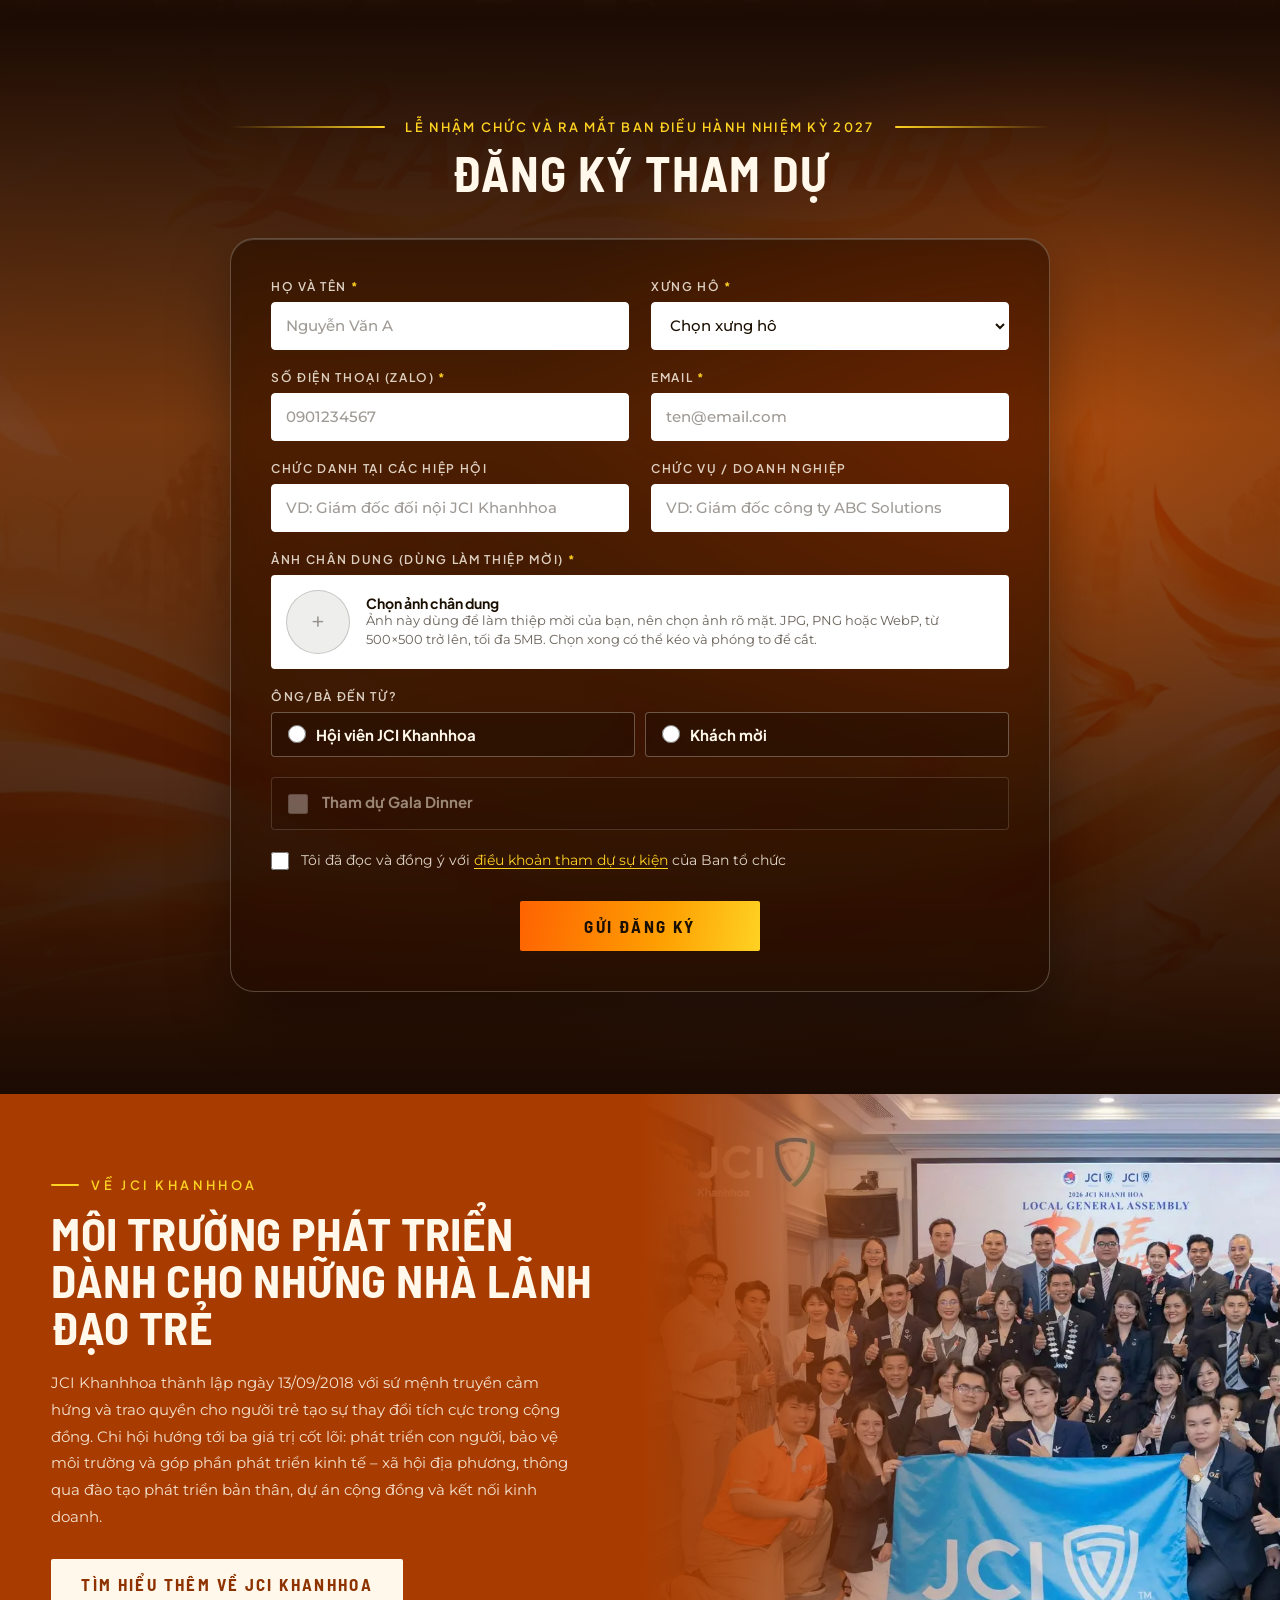
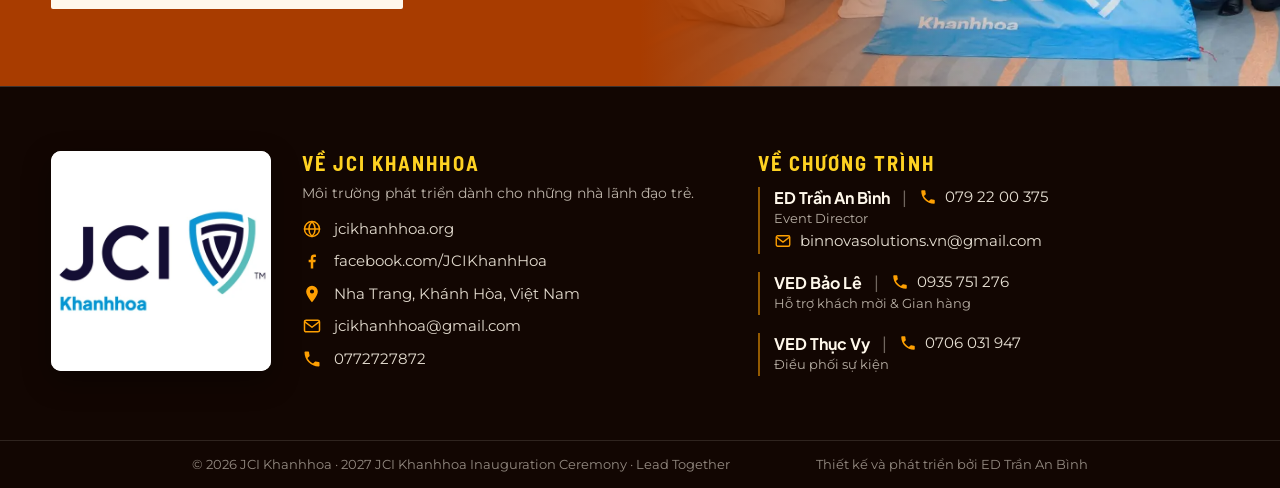
==== commit 0984294f: "Form đăng ký: tự làm sạch số điện thoại (khoảng trắng, dấu chấm, 84), báo tên quá ngắn/toàn dấu cách" ====
--- a/index.html
+++ b/index.html
@@ -342,7 +342,7 @@
         <div class="reg__grid">
           <div class="field">
             <label class="field__label" for="f-ten">Họ và tên <b>*</b></label>
-            <input id="f-ten" name="fullName" type="text" required maxlength="60" autocomplete="name" placeholder="Nguyễn Văn A" data-required="Vui lòng nhập họ và tên.">
+            <input id="f-ten" name="fullName" type="text" required maxlength="60" pattern="\s*\S[\s\S]*\S\s*" autocomplete="name" placeholder="Nguyễn Văn A" data-required="Vui lòng nhập họ và tên." data-invalid="Họ và tên không hợp lệ.">
           </div>
           <div class="field">
             <label class="field__label" for="f-xh">Xưng hô <b>*</b></label>
@@ -480,7 +480,7 @@
 <script src="/js/landing.js"></script>
 <script src="/js/ntt.js"></script>
 <script src="/js/config.js"></script>
-<script src="/js/api.js"></script>
-<script src="/js/form.js?v=4"></script>
+<script src="/js/api.js?v=2"></script>
+<script src="/js/form.js?v=6"></script>
 </body>
 </html>
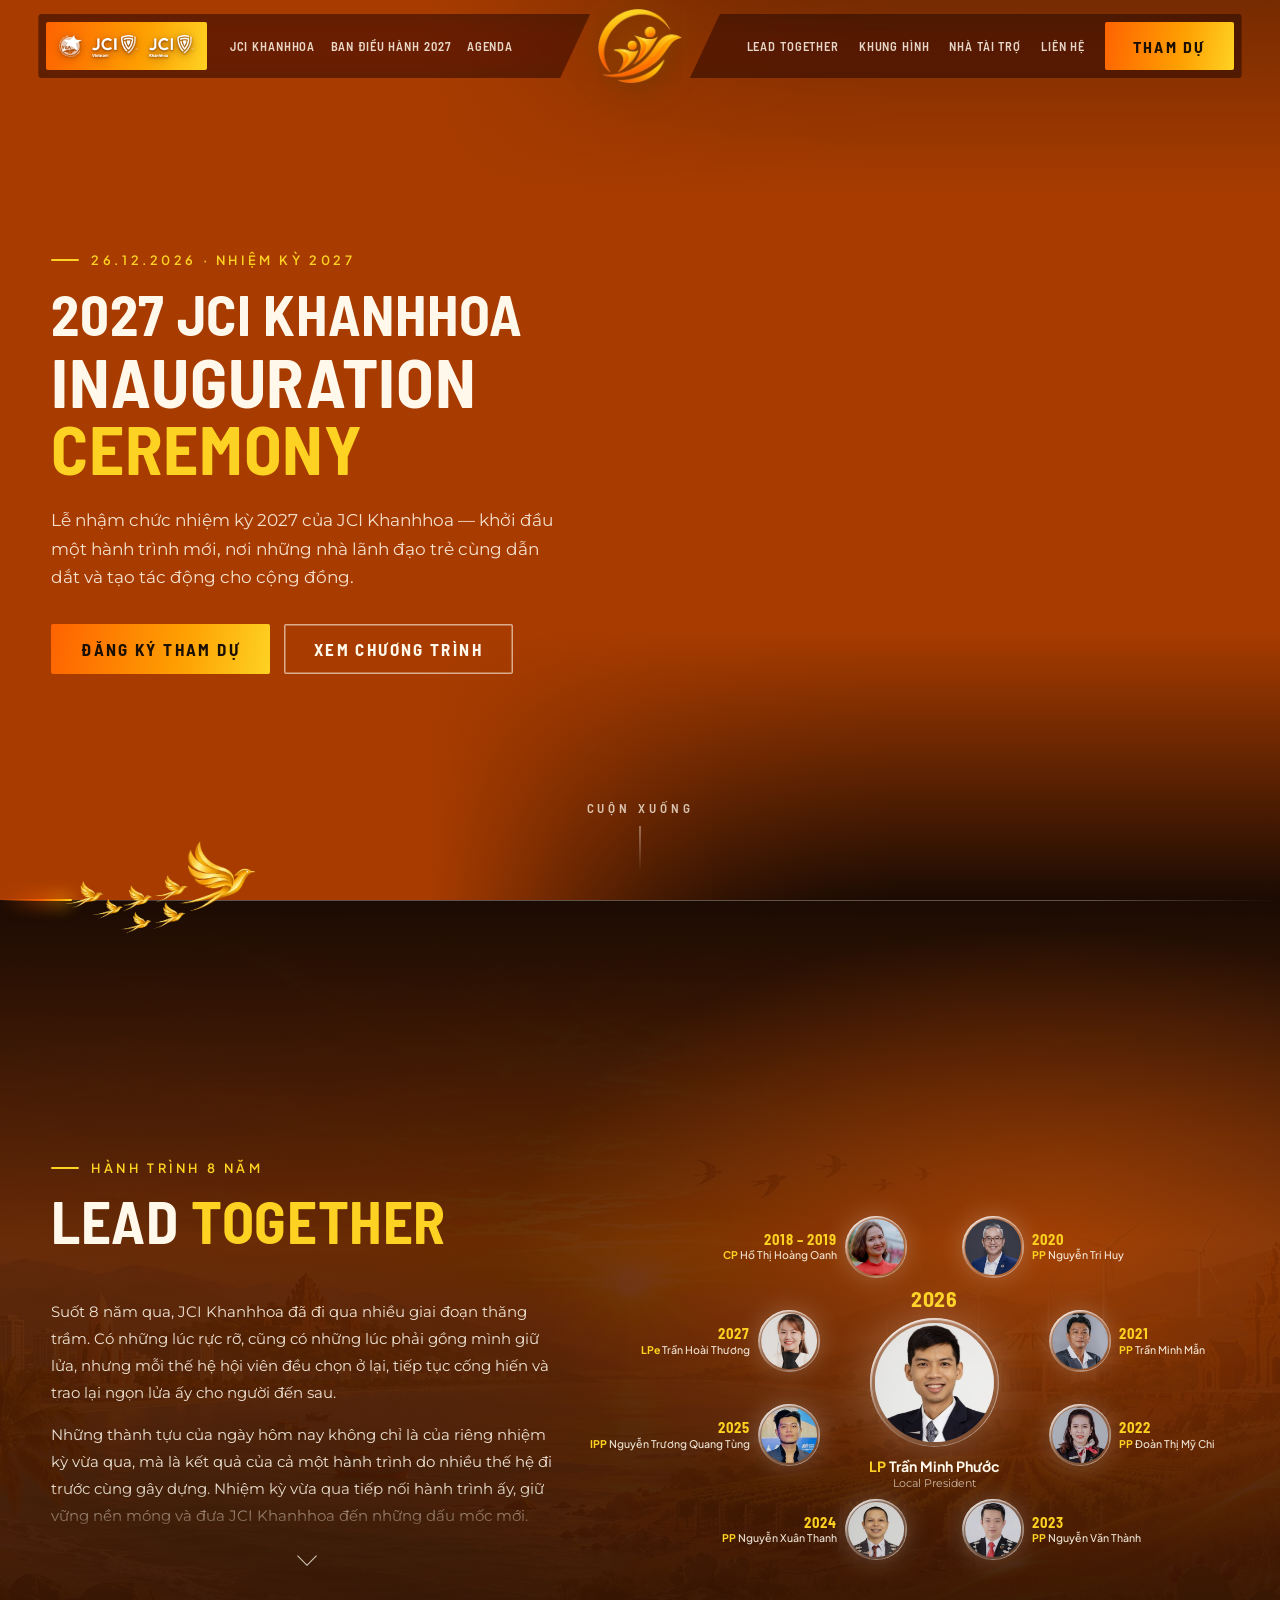
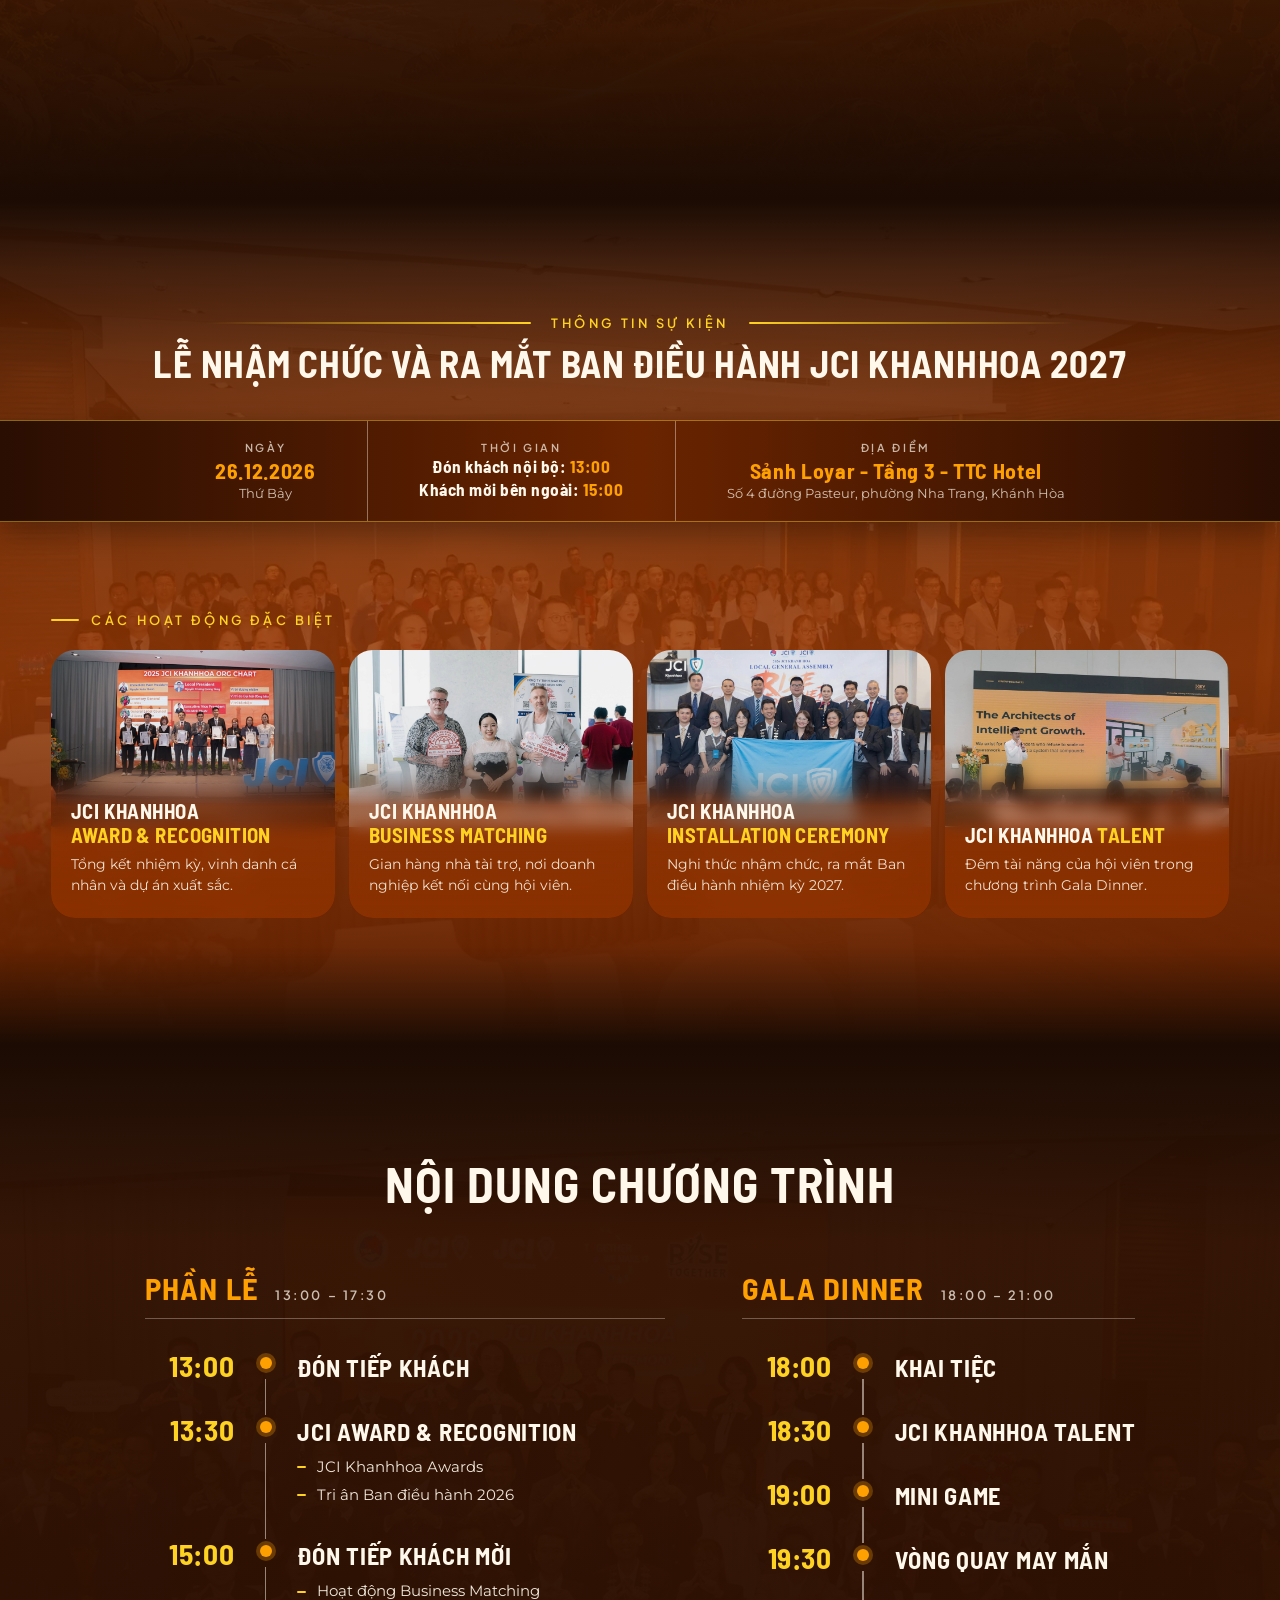
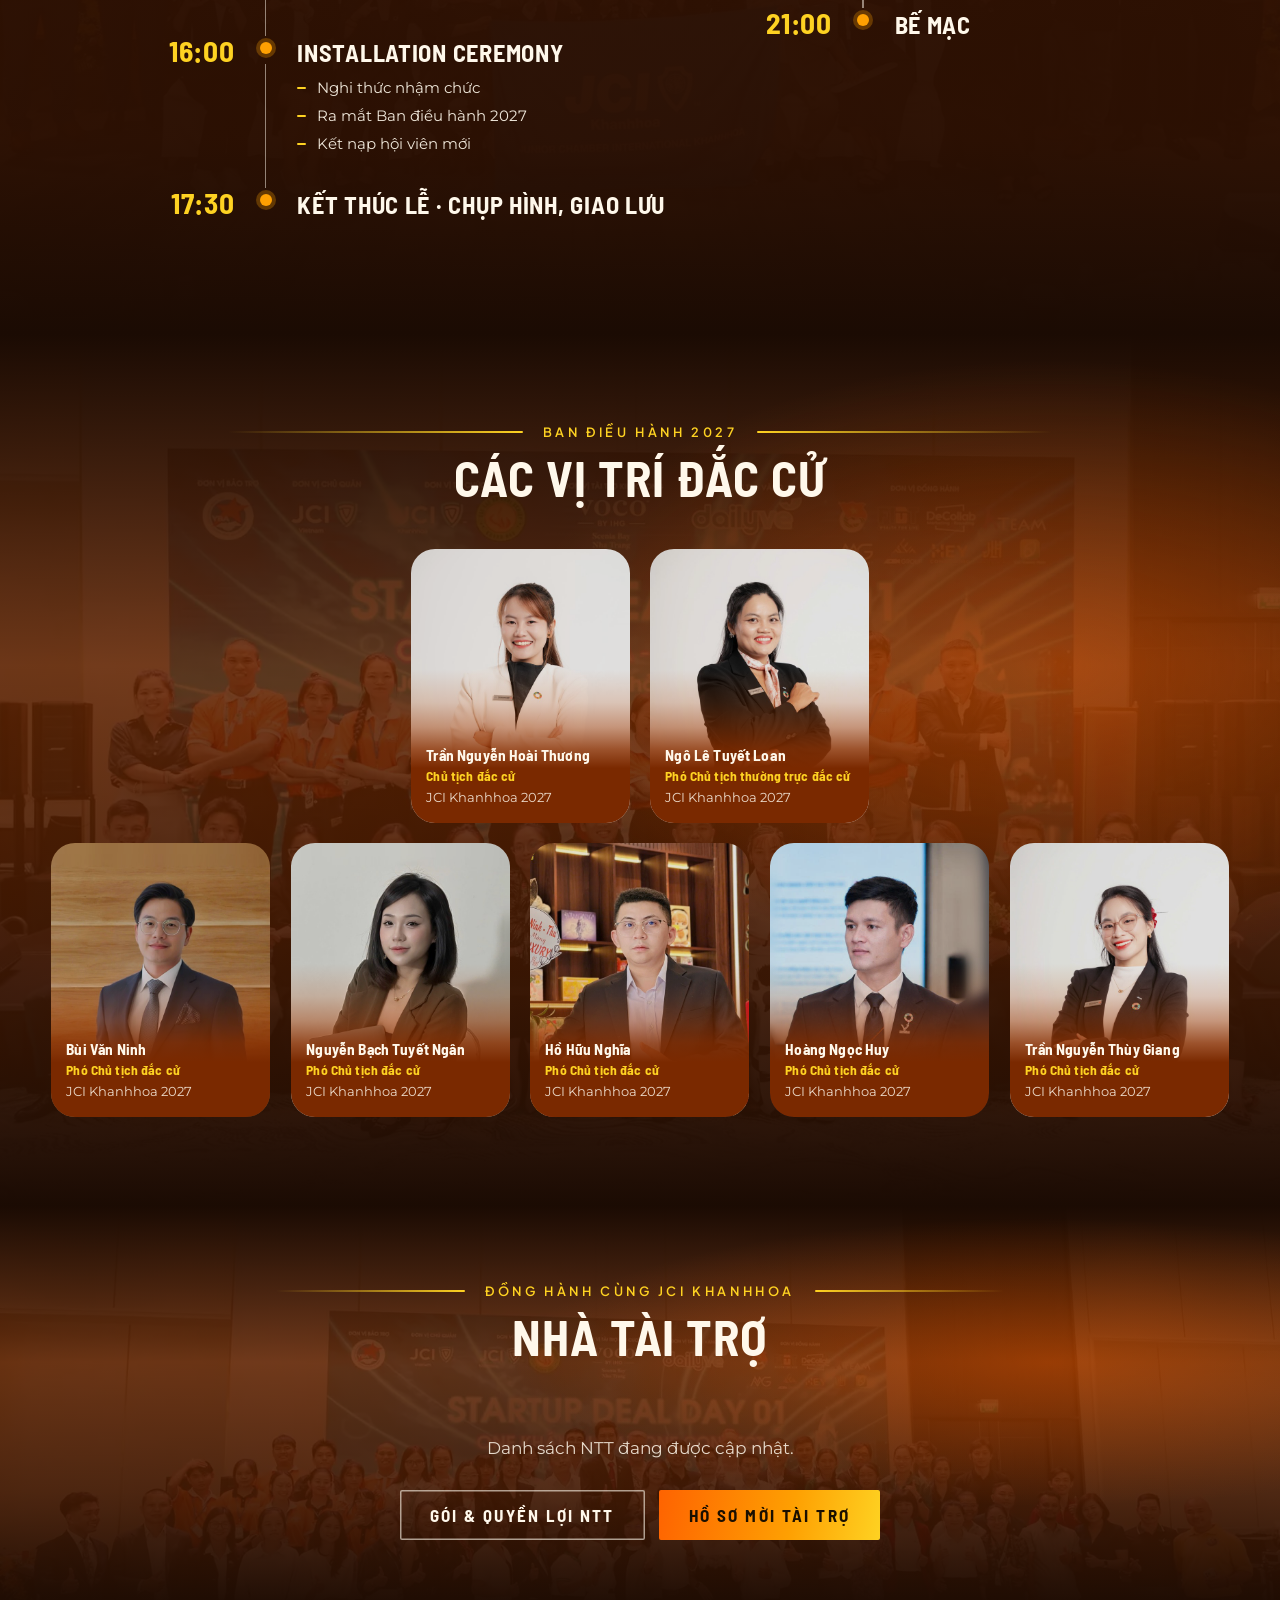
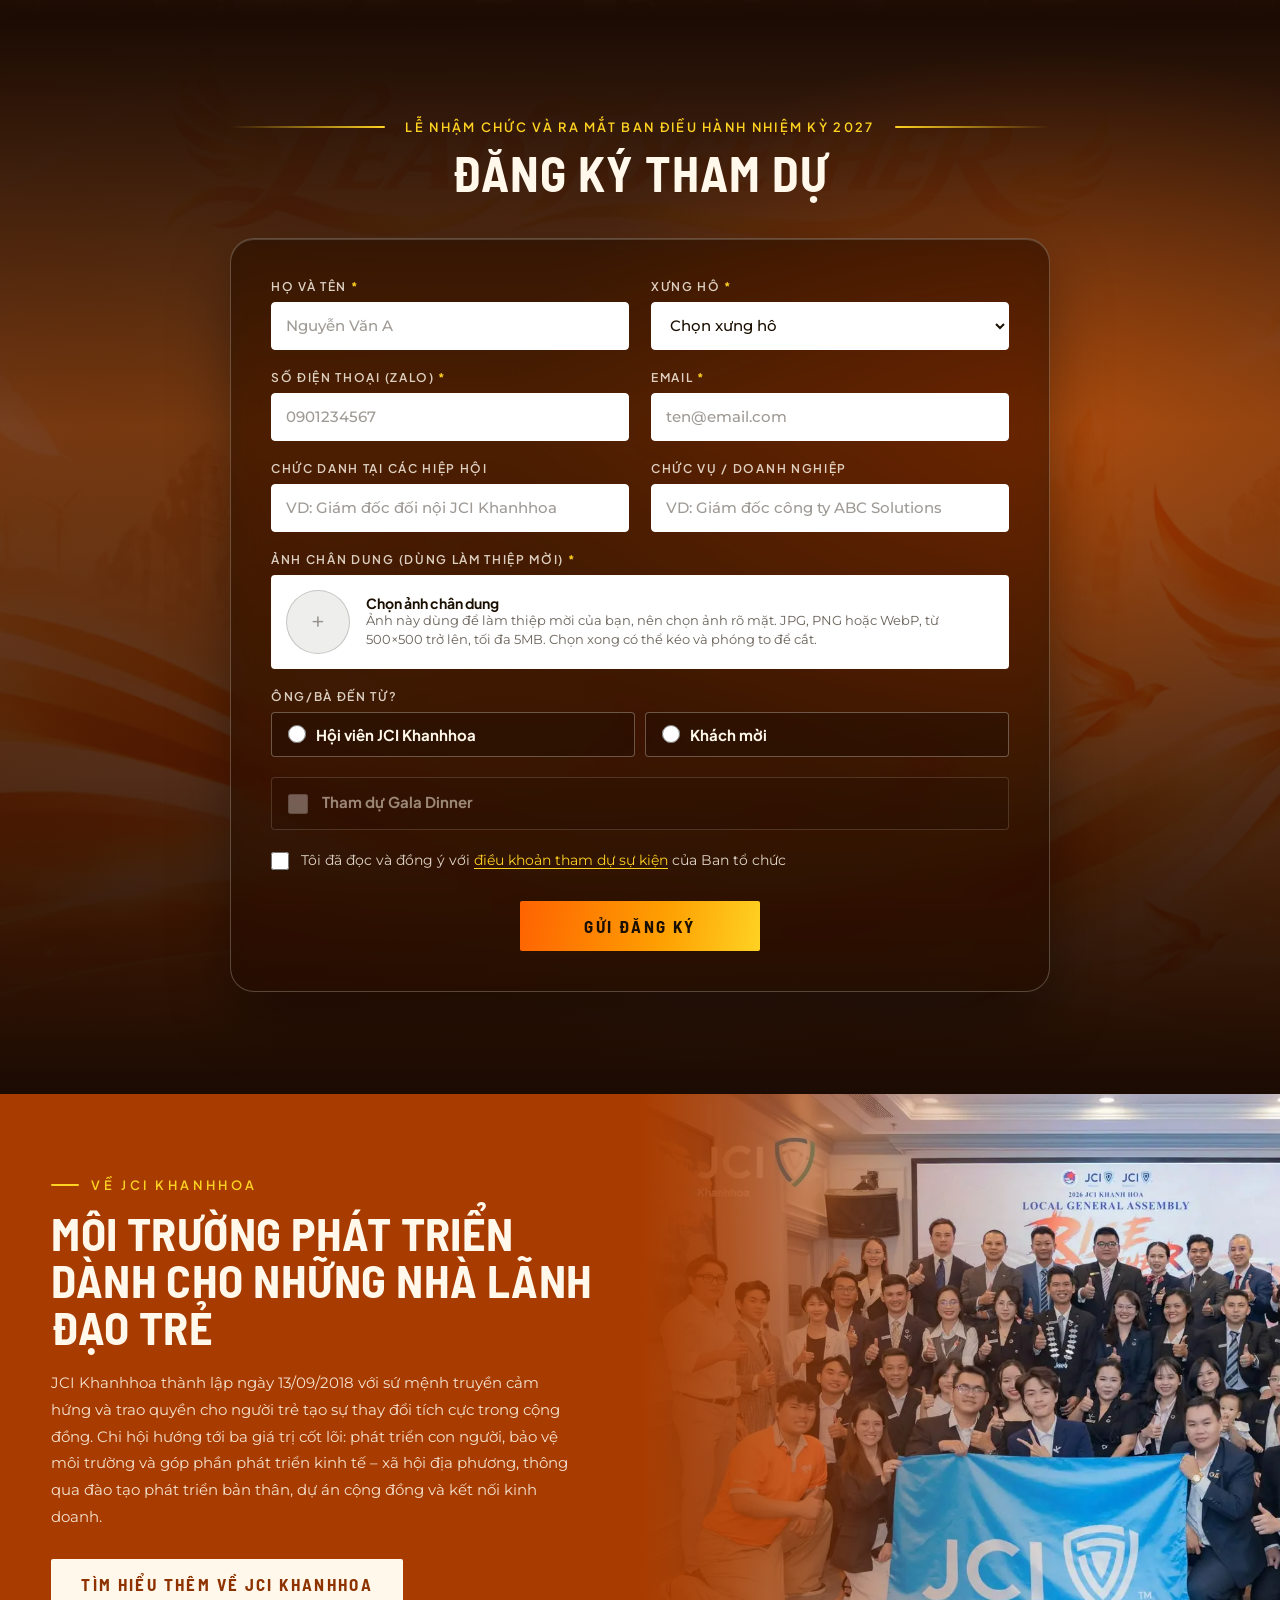
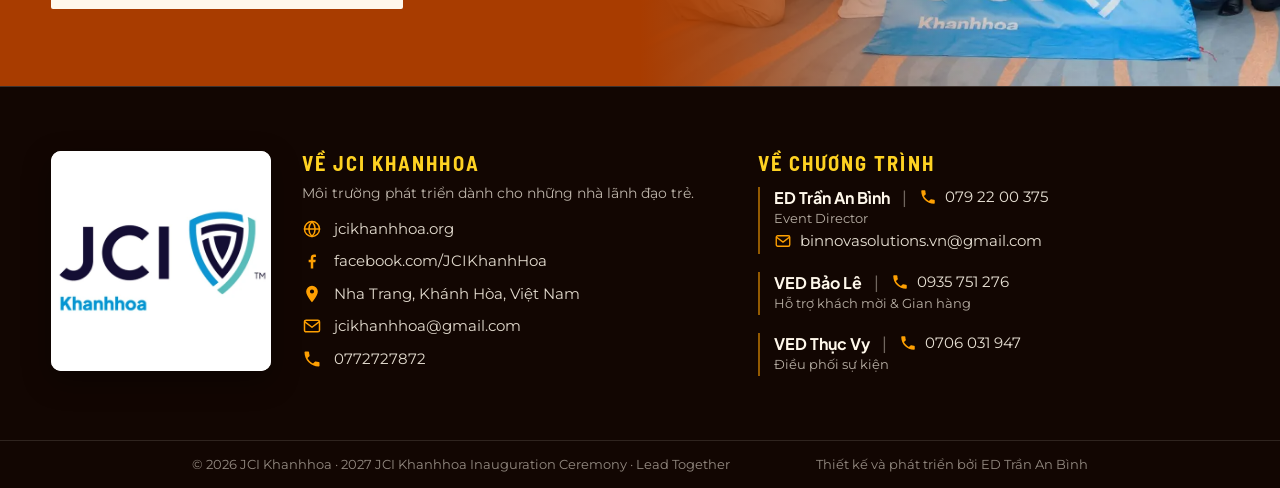
==== commit 453b5353: "Talent: ảnh bìa 2:1, đoạn dẫn 2 hàng, ảnh/ô thông tin/form cùng rộng 820px; menu thay Địa điểm bằng " ====
--- a/index.html
+++ b/index.html
@@ -12,10 +12,10 @@
 <meta property="og:url" content="https://jcikhanhhoa.io.vn/">
 <meta property="og:title" content="Lễ nhậm chức và ra mắt Ban điều hành nhiệm kỳ 2027 của JCI Khanhhoa">
 <meta property="og:description" content="2027 JCI KHANHHOA INAUGURATION CEREMONY — Lead Together.">
-<meta property="og:image" content="https://jcikhanhhoa.io.vn/assets/og-image.jpg">
+<meta property="og:image" content="https://jcikhanhhoa.io.vn/assets/og-image.jpg?v=2">
 <meta property="og:image:type" content="image/jpeg">
 <meta property="og:image:width" content="1200">
-<meta property="og:image:height" content="675">
+<meta property="og:image:height" content="630">
 <meta name="twitter:card" content="summary_large_image">
 <meta name="theme-color" content="#1B0B03">
 <link rel="preconnect" href="https://fonts.googleapis.com">
@@ -476,7 +476,7 @@
 
 <div id="site-foot"></div>
 
-<script src="/js/layout.js?v=5"></script>
+<script src="/js/layout.js?v=6"></script>
 <script src="/js/landing.js"></script>
 <script src="/js/ntt.js"></script>
 <script src="/js/config.js"></script>
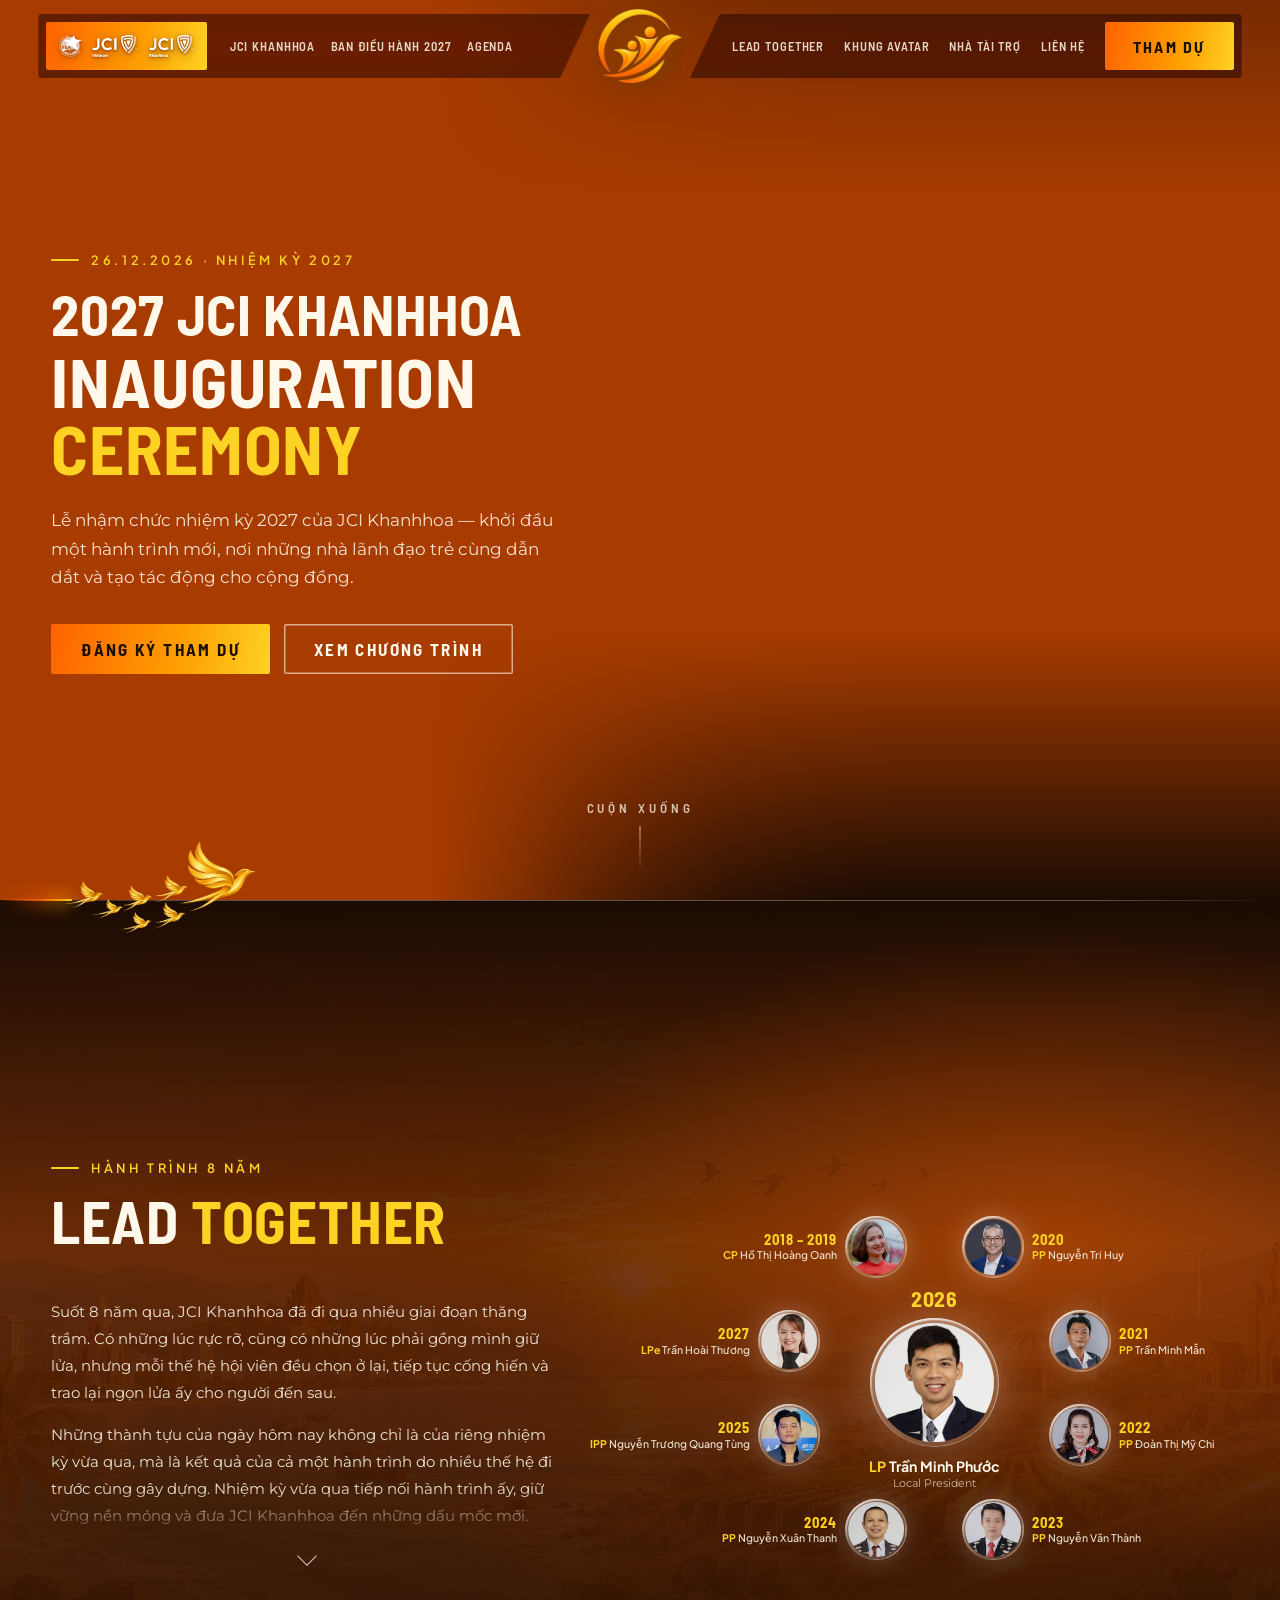
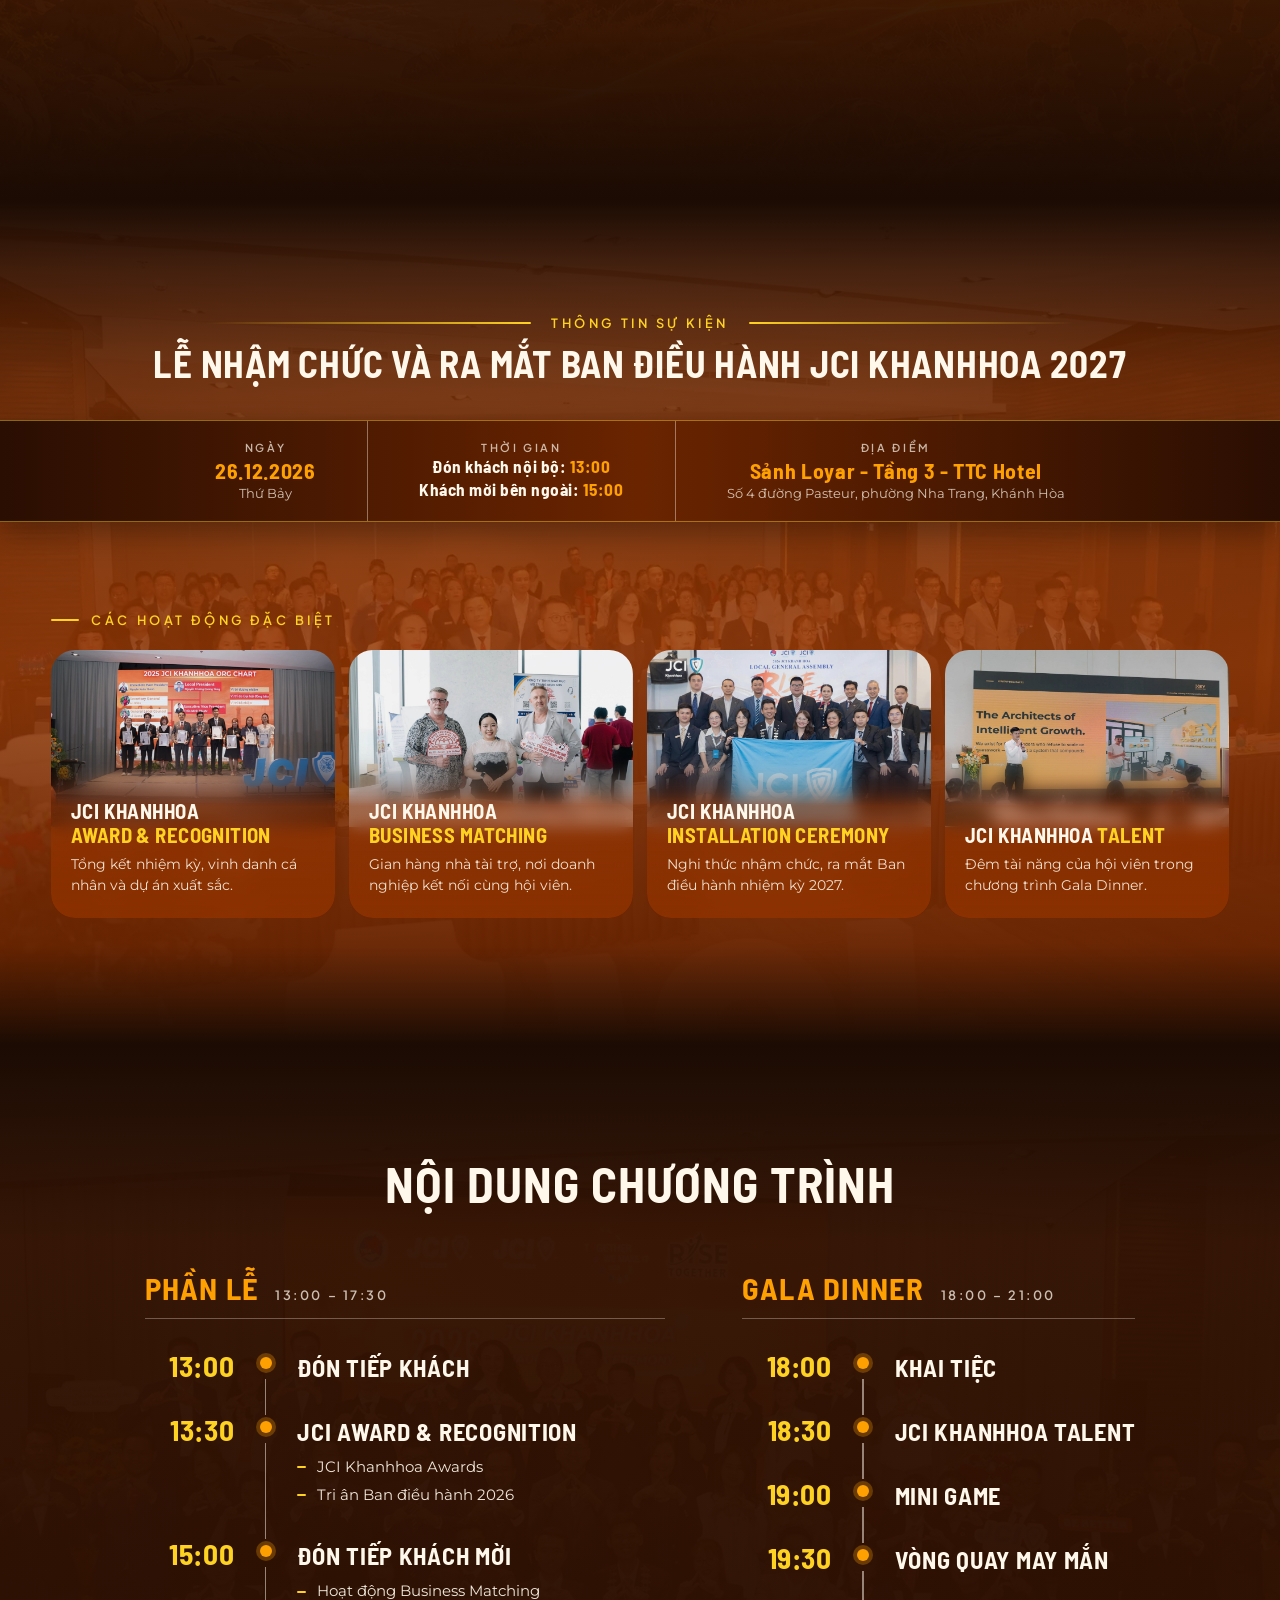
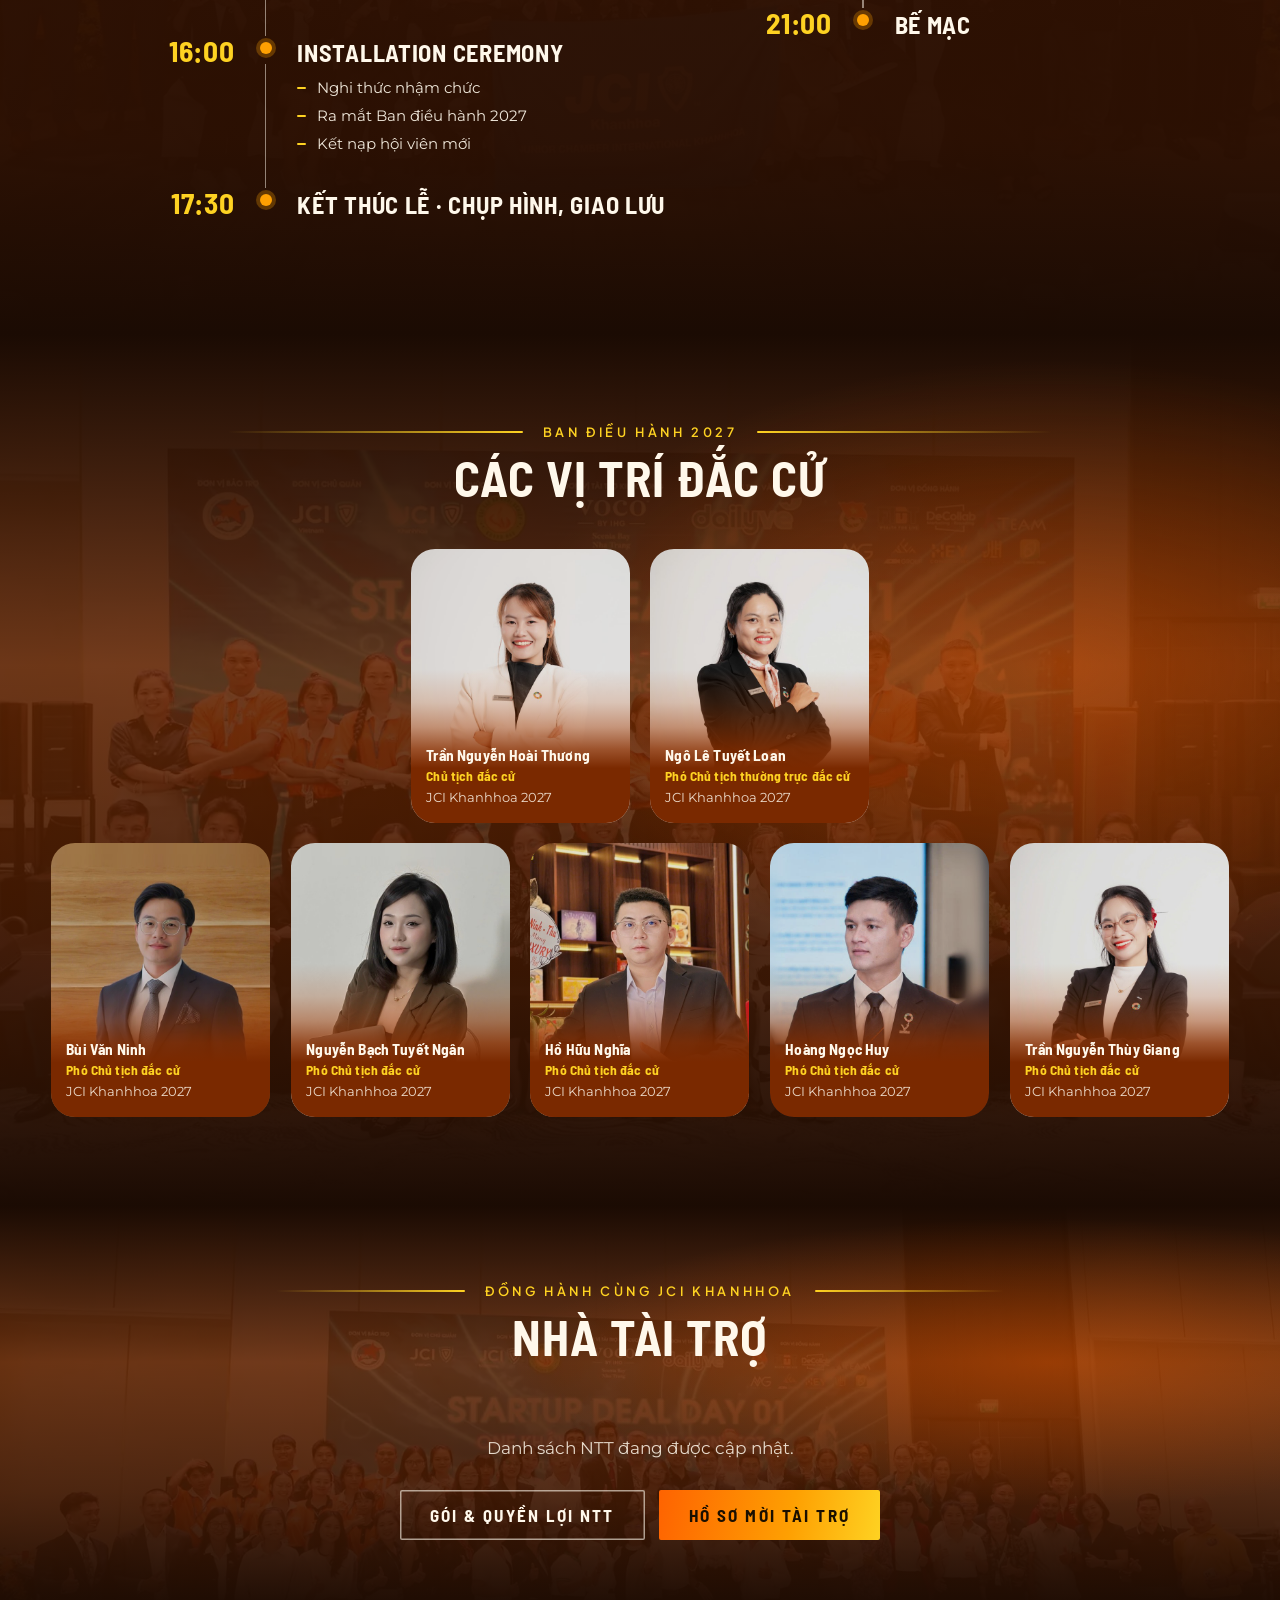
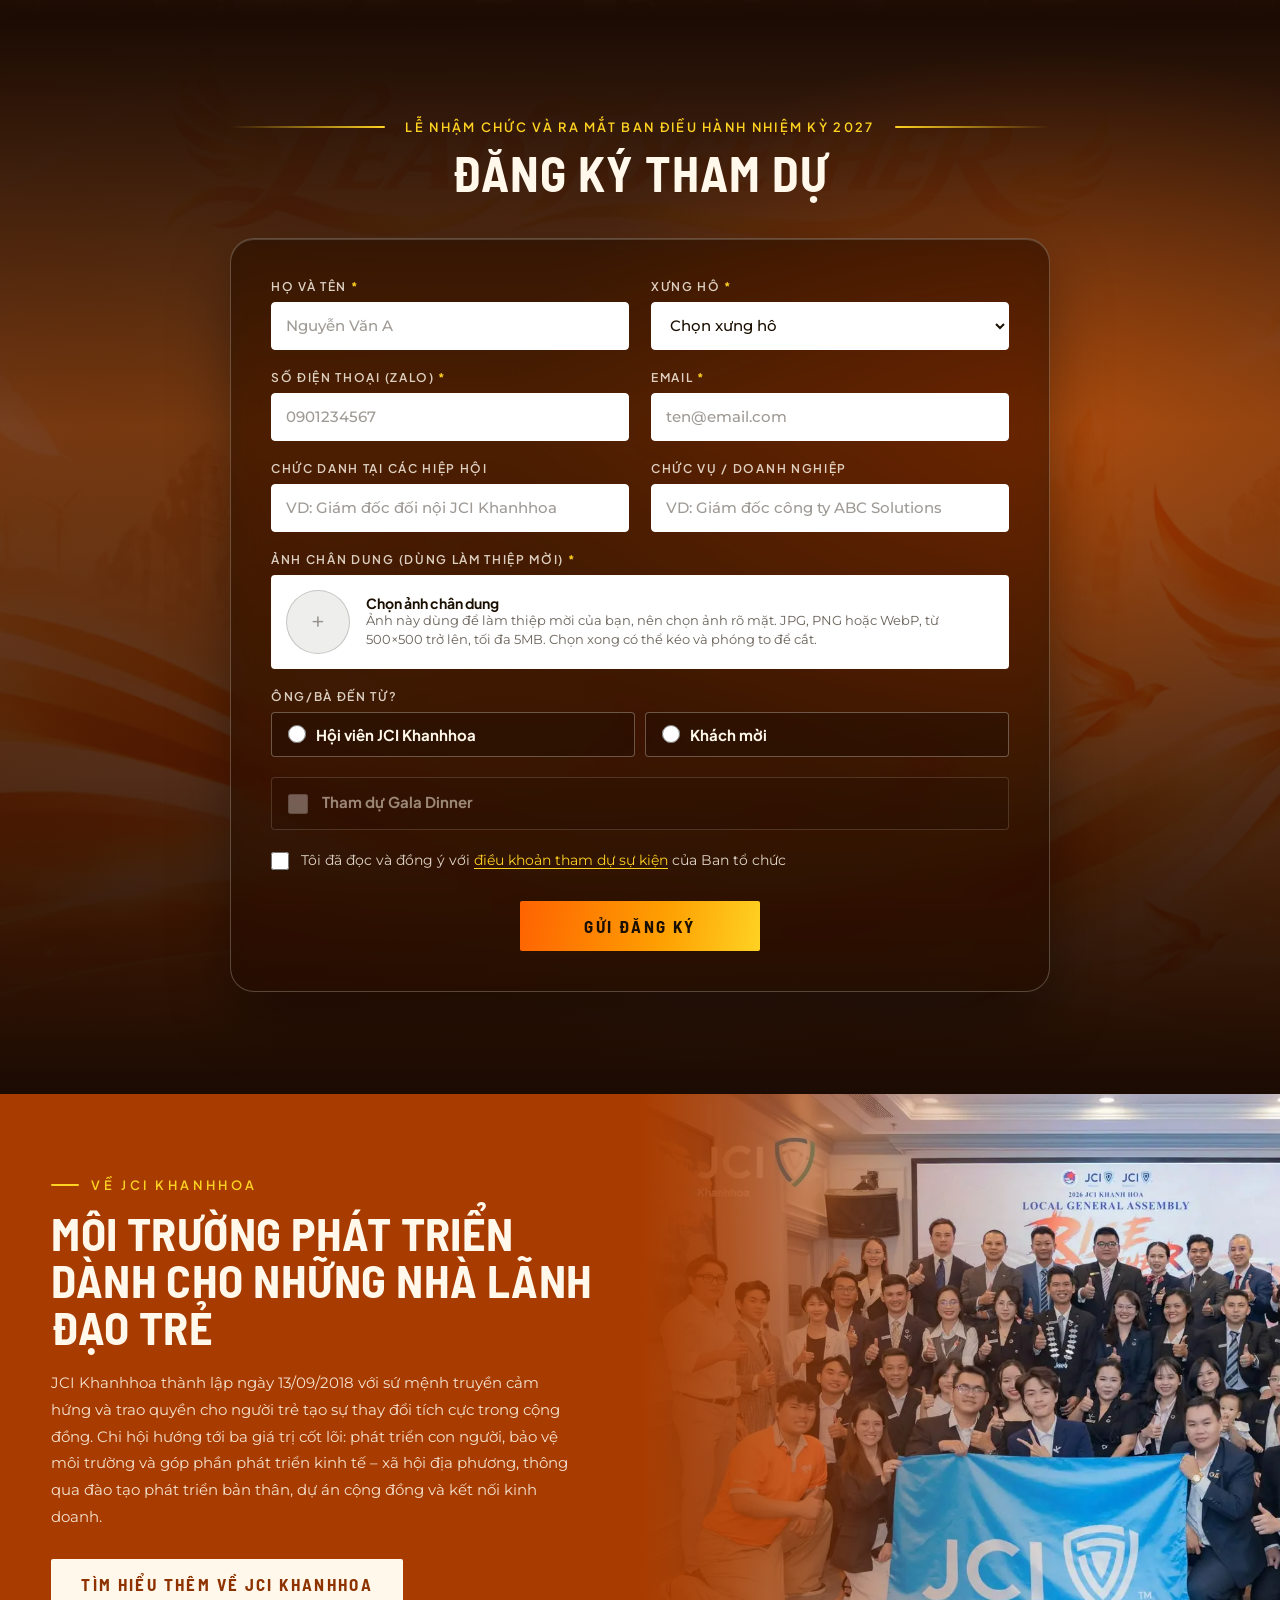
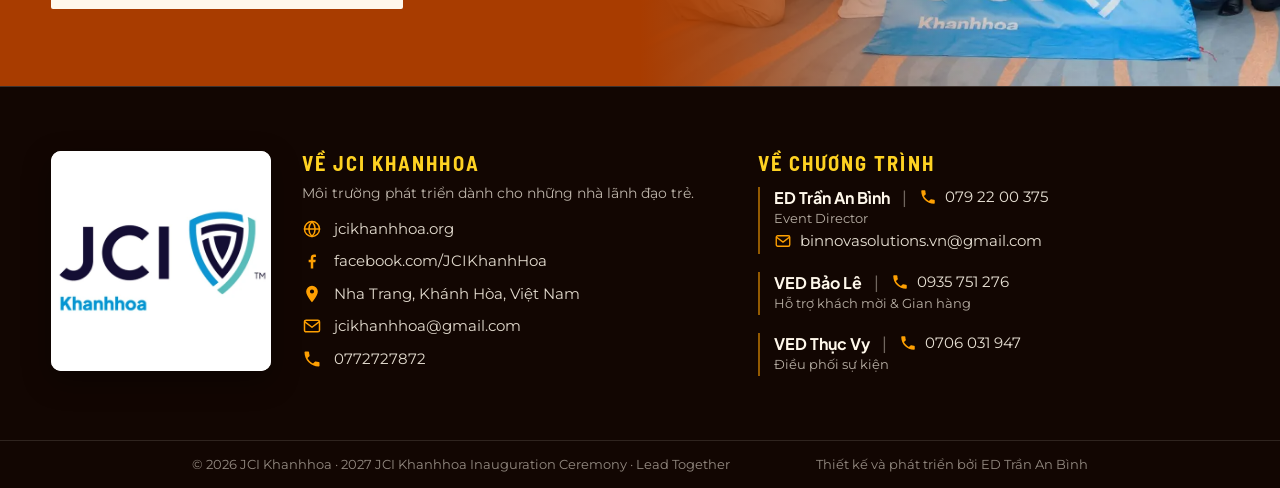
==== commit a40a741e: "Menu: cụm logo đơn vị dẫn về trang chủ (icon giữa vẫn về đầu trang đang xem) Co-Authored-By: Claude " ====
--- a/index.html
+++ b/index.html
@@ -476,7 +476,7 @@
 
 <div id="site-foot"></div>
 
-<script src="/js/layout.js?v=6"></script>
+<script src="/js/layout.js?v=7"></script>
 <script src="/js/landing.js"></script>
 <script src="/js/ntt.js"></script>
 <script src="/js/config.js"></script>
